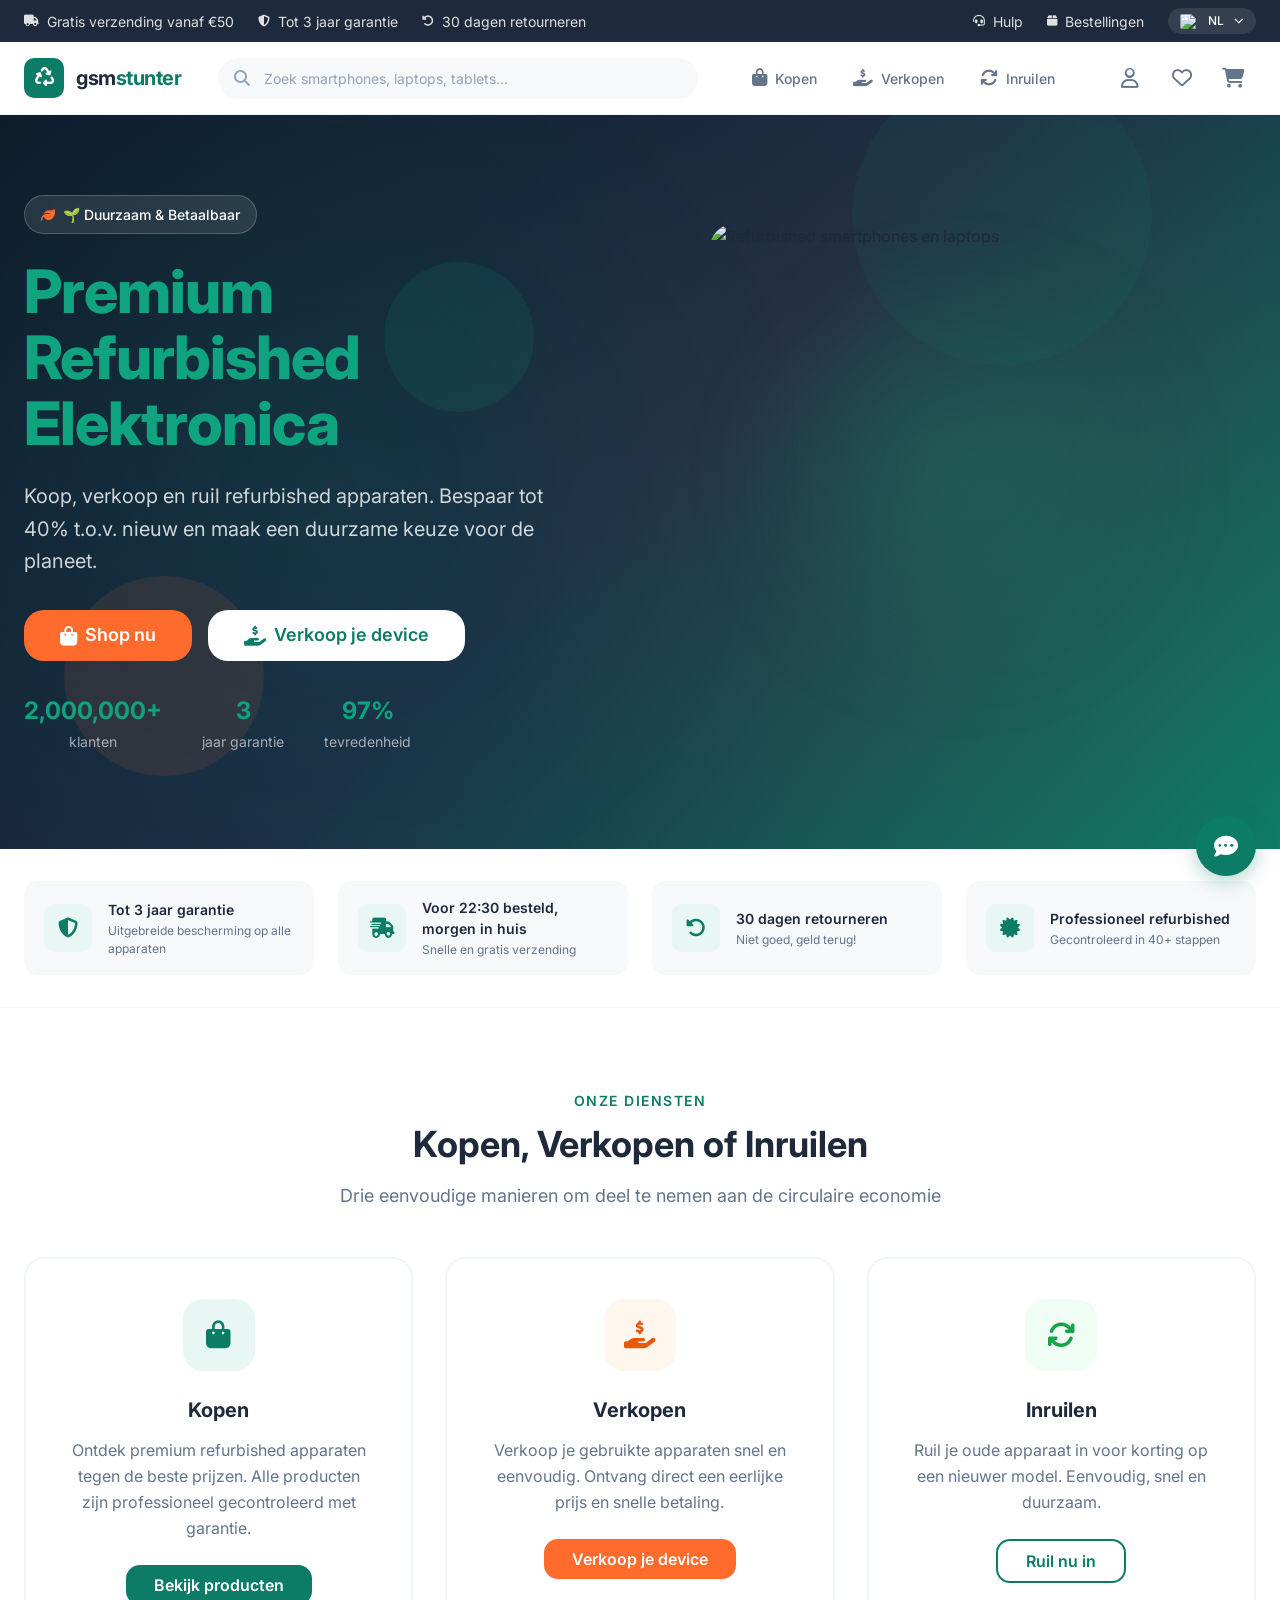
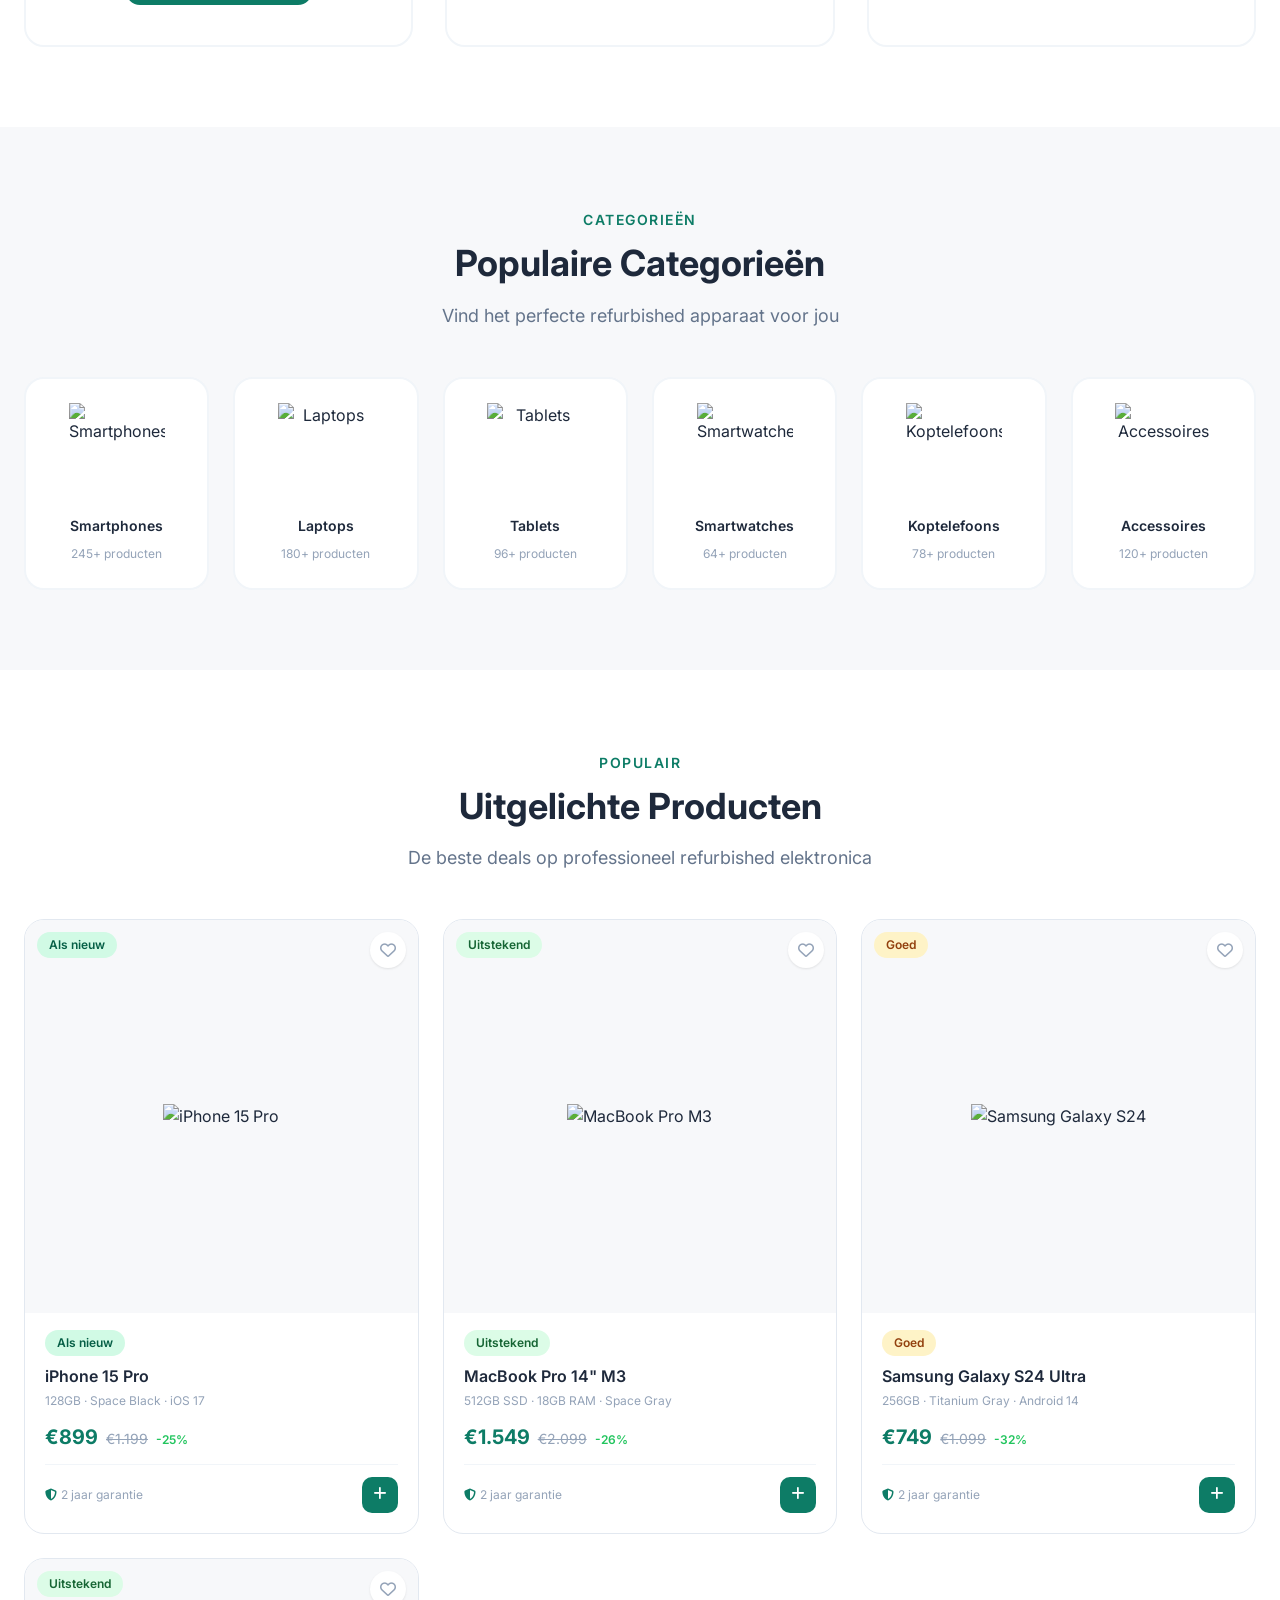
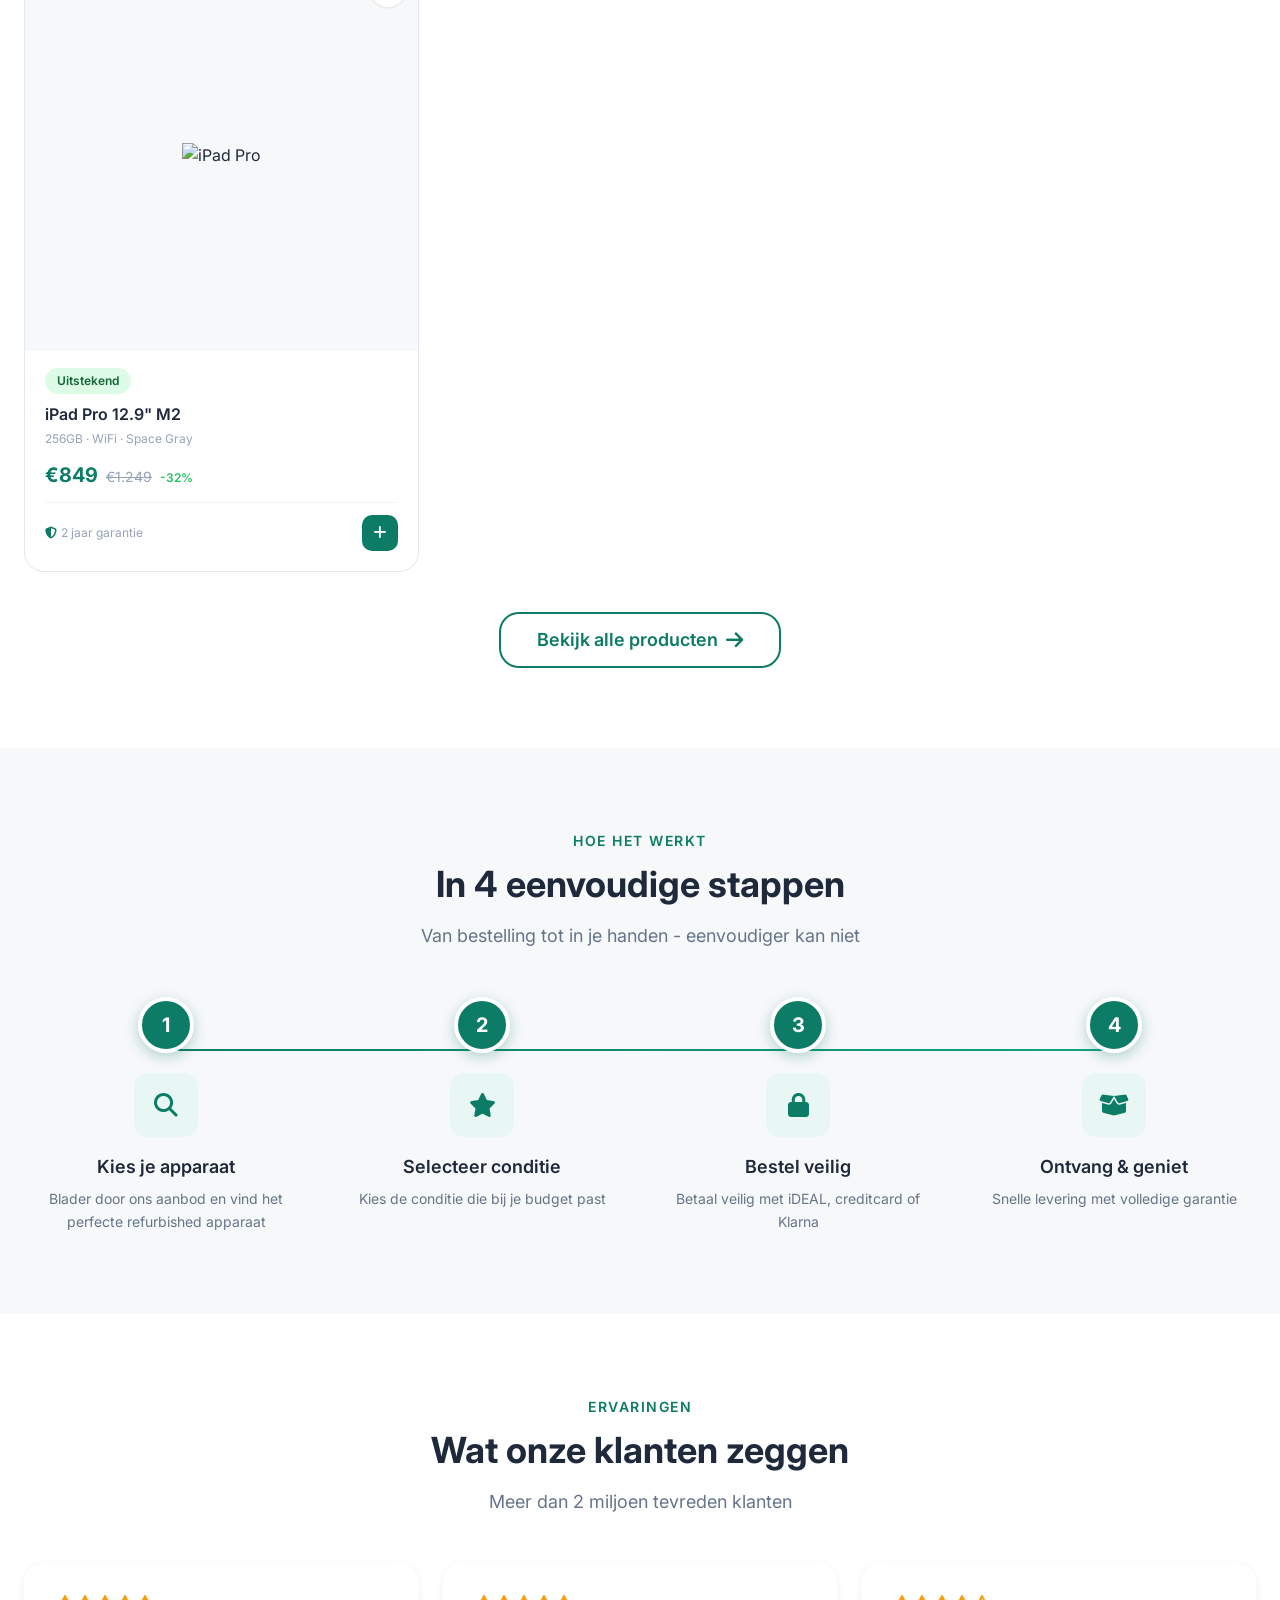
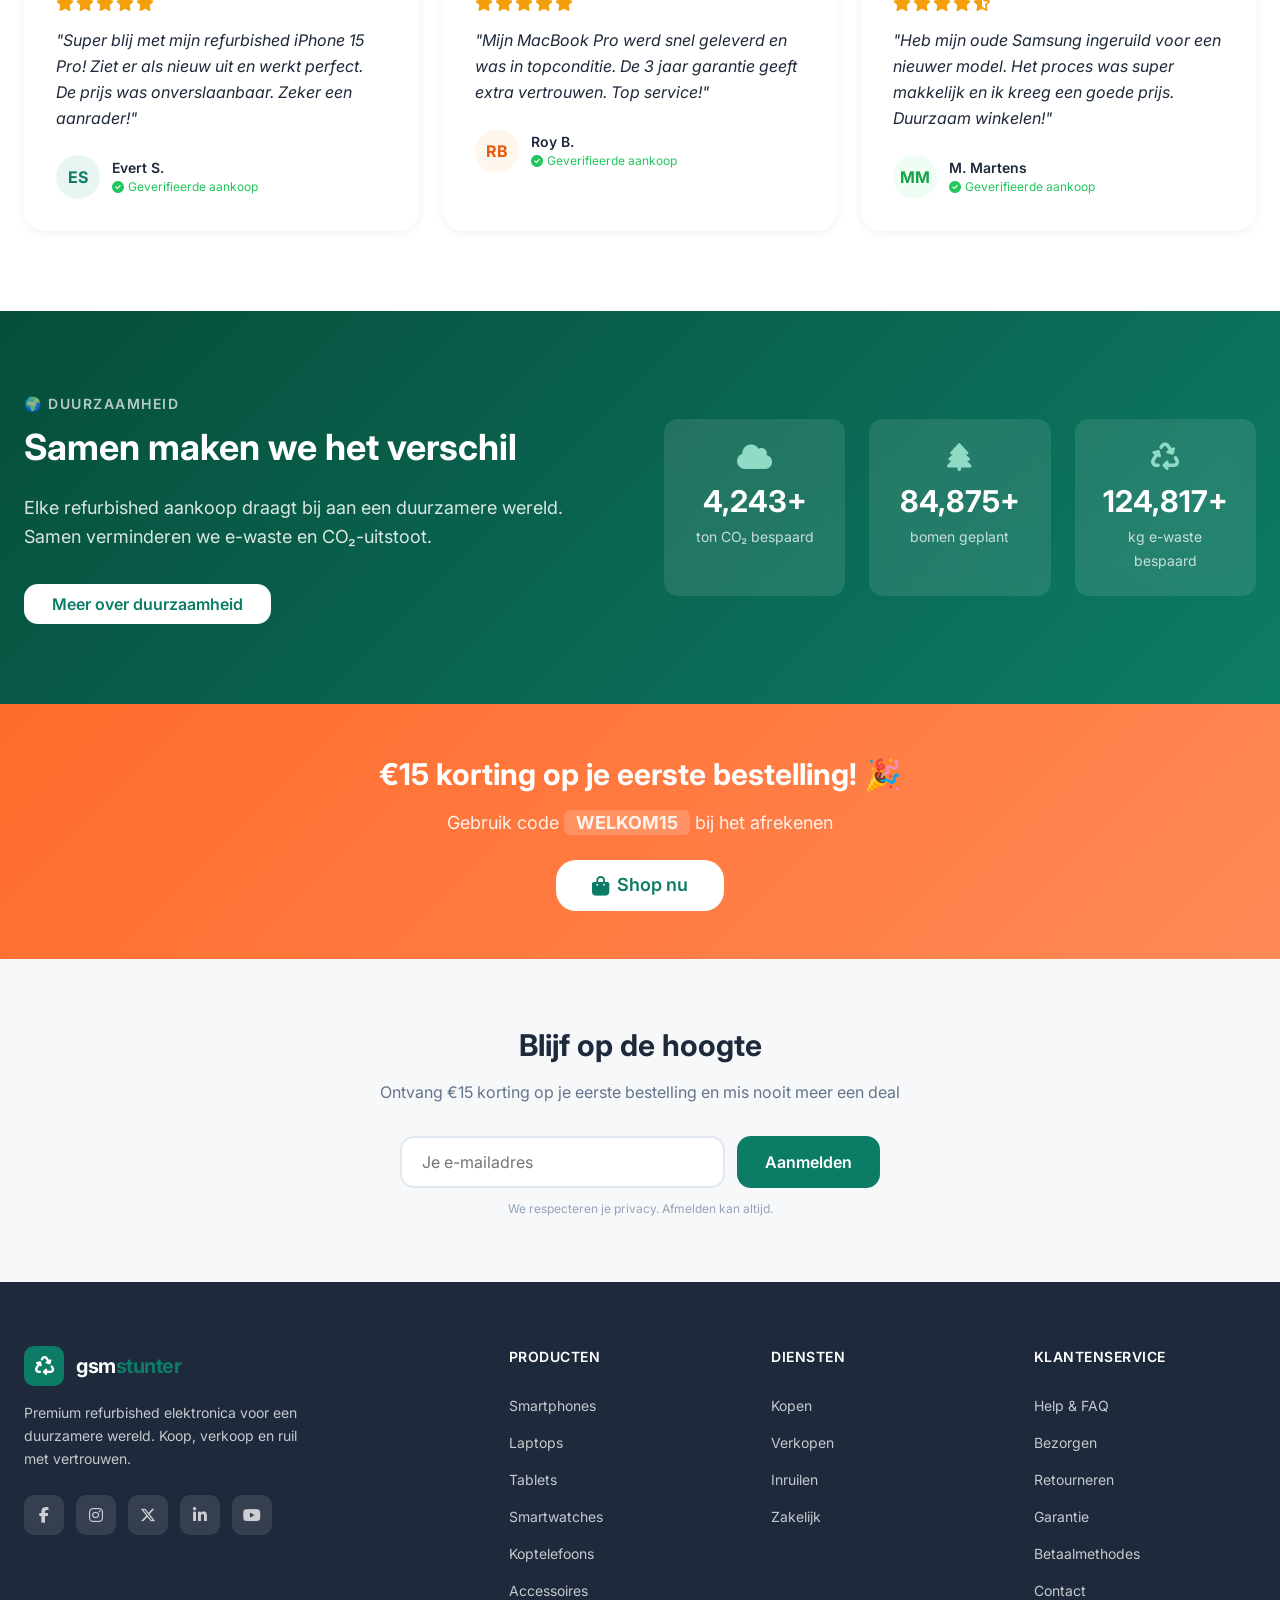
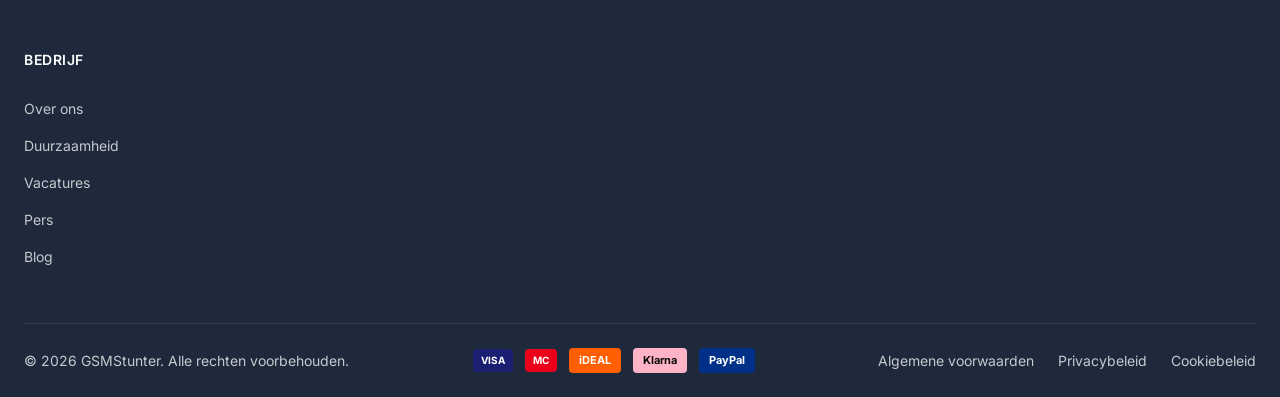
==== index.html @ 8857eee3 "first commit" ====
<!DOCTYPE html>
<html lang="nl">
<head>
  <meta charset="UTF-8">
  <meta name="viewport" content="width=device-width, initial-scale=1.0">
  <meta name="description" content="GSMStunter - Premium refurbished elektronica. Koop, verkoop en ruil smartphones, laptops, tablets en meer. Tot 40% besparing, 3 jaar garantie.">
  <meta name="keywords" content="refurbished, smartphones, laptops, tablets, tweedehands, duurzaam, garantie">
  <meta name="author" content="GSMStunter">

  <!-- Open Graph -->
  <meta property="og:title" content="GSMStunter - Premium Refurbished Elektronica">
  <meta property="og:description" content="Koop, verkoop en ruil refurbished apparaten. Bespaar tot 40% en maak een duurzame keuze.">
  <meta property="og:image" content="https://images.unsplash.com/photo-1556656793-08538906a9f8?w=1200&h=630&fit=crop">
  <meta property="og:type" content="website">

  <title>GSMStunter - Premium Refurbished Elektronica</title>

  <!-- Fonts -->
  <link rel="preconnect" href="https://fonts.googleapis.com">
  <link rel="preconnect" href="https://fonts.gstatic.com" crossorigin>
  <link href="https://fonts.googleapis.com/css2?family=Inter:wght@300;400;500;600;700;800&display=swap" rel="stylesheet">

  <!-- Font Awesome Icons -->
  <link rel="stylesheet" href="https://cdnjs.cloudflare.com/ajax/libs/font-awesome/6.5.1/css/all.min.css">

  <!-- Stylesheet -->
  <link rel="stylesheet" href="styles.css">

  <!-- Favicon -->
  <link rel="icon" type="image/svg+xml" href="data:image/svg+xml,<svg xmlns='http://www.w3.org/2000/svg' viewBox='0 0 100 100'><text y='.9em' font-size='90'>♻️</text></svg>">
</head>
<body>

  <!-- ═══ Top Bar ═══ -->
  <div class="top-bar">
    <div class="container">
      <div class="top-bar__left">
        <span class="top-bar__item">
          <i class="fas fa-truck"></i>
          <span data-i18n="topbar-shipping">Gratis verzending vanaf €50</span>
        </span>
        <span class="top-bar__item">
          <i class="fas fa-shield-halved"></i>
          <span data-i18n="topbar-warranty">Tot 3 jaar garantie</span>
        </span>
        <span class="top-bar__item">
          <i class="fas fa-rotate-left"></i>
          <span data-i18n="topbar-returns">30 dagen retourneren</span>
        </span>
      </div>
      <div class="top-bar__right">
        <a href="account.html" class="top-bar__item">
          <i class="fas fa-headset"></i>
          <span data-i18n="nav-help">Hulp</span>
        </a>
        <a href="account.html" class="top-bar__item">
          <i class="fas fa-box"></i>
          <span data-i18n="nav-orders">Bestellingen</span>
        </a>
        <div style="position: relative;">
          <div class="lang-switcher" aria-label="Language selector">
            <img class="lang-switcher__flag" src="https://flagcdn.com/w40/nl.png" alt="Nederlands" width="20" height="15">
            <span class="lang-switcher__text">NL</span>
            <i class="fas fa-chevron-down" style="font-size: 0.6rem; margin-left: 2px;"></i>
          </div>
          <div class="lang-dropdown">
            <div class="lang-dropdown__item active" data-lang="nl">
              <img src="https://flagcdn.com/w40/nl.png" alt="Nederlands" width="24" height="18" style="border-radius: 2px;">
              <span>Nederlands</span>
            </div>
            <div class="lang-dropdown__item" data-lang="en">
              <img src="https://flagcdn.com/w40/gb.png" alt="English" width="24" height="18" style="border-radius: 2px;">
              <span>English</span>
            </div>
          </div>
        </div>
      </div>
    </div>
  </div>

  <!-- ═══ Header ═══ -->
  <header class="header" role="banner">
    <div class="container">
      <!-- Logo -->
      <a href="index.html" class="header__logo" aria-label="GSMStunter Home">
        <div class="header__logo-icon">
          <i class="fas fa-recycle"></i>
        </div>
        <div class="header__logo-text">gsm<span>stunter</span></div>
      </a>

      <!-- Search Bar -->
      <div class="search-bar">
        <div class="search-bar__input-wrapper">
          <i class="fas fa-search search-bar__icon"></i>
          <input type="search" class="search-bar__input" data-i18n-placeholder="search-placeholder" placeholder="Zoek smartphones, laptops, tablets..." aria-label="Search products">
        </div>
        <div class="search-autocomplete"></div>
      </div>

      <!-- Main Navigation -->
      <nav class="main-nav" aria-label="Main navigation">
        <a href="products.html" class="main-nav__link" data-mega-menu="mega-buy">
          <i class="fas fa-shopping-bag"></i>
          <span data-i18n="nav-buy">Kopen</span>
        </a>
        <a href="sell.html" class="main-nav__link">
          <i class="fas fa-hand-holding-dollar"></i>
          <span data-i18n="nav-sell">Verkopen</span>
        </a>
        <a href="trade.html" class="main-nav__link">
          <i class="fas fa-arrows-rotate"></i>
          <span data-i18n="nav-trade">Inruilen</span>
        </a>
      </nav>

      <!-- Actions -->
      <div class="header__actions">
        <a href="account.html" class="header__action" aria-label="Account" data-i18n-title="nav-account">
          <i class="far fa-user"></i>
        </a>
        <a href="account.html#wishlist" class="header__action" aria-label="Wishlist">
          <i class="far fa-heart"></i>
        </a>
        <a href="cart.html" class="header__action" aria-label="Cart" data-i18n-title="nav-cart">
          <i class="fas fa-shopping-cart"></i>
          <span class="header__action-count cart-count" style="display: none;">0</span>
        </a>
      </div>

      <!-- Mobile Menu Toggle -->
      <button class="mobile-menu-toggle" aria-label="Open menu">
        <i class="fas fa-bars"></i>
      </button>
    </div>

    <!-- Mega Menu -->
    <div class="mega-menu" id="mega-buy">
      <div class="container">
        <div class="mega-menu__grid">
          <div class="mega-menu__category">
            <h4>Smartphones</h4>
            <a href="products.html?brand=apple" class="mega-menu__link"><i class="fab fa-apple"></i> iPhone</a>
            <a href="products.html?brand=samsung" class="mega-menu__link"><i class="fas fa-mobile-screen-button"></i> Samsung Galaxy</a>
            <a href="products.html?brand=google" class="mega-menu__link"><i class="fab fa-google"></i> Google Pixel</a>
            <a href="products.html?brand=oneplus" class="mega-menu__link"><i class="fas fa-mobile-screen-button"></i> OnePlus</a>
          </div>
          <div class="mega-menu__category">
            <h4>Laptops</h4>
            <a href="products.html?type=laptop" class="mega-menu__link"><i class="fab fa-apple"></i> MacBook</a>
            <a href="products.html?type=laptop" class="mega-menu__link"><i class="fas fa-laptop"></i> Dell</a>
            <a href="products.html?type=laptop" class="mega-menu__link"><i class="fas fa-laptop"></i> Lenovo ThinkPad</a>
            <a href="products.html?type=laptop" class="mega-menu__link"><i class="fas fa-laptop"></i> HP EliteBook</a>
          </div>
          <div class="mega-menu__category">
            <h4>Tablets</h4>
            <a href="products.html?type=tablet" class="mega-menu__link"><i class="fab fa-apple"></i> iPad Pro</a>
            <a href="products.html?type=tablet" class="mega-menu__link"><i class="fab fa-apple"></i> iPad Air</a>
            <a href="products.html?type=tablet" class="mega-menu__link"><i class="fas fa-tablet-screen-button"></i> Samsung Galaxy Tab</a>
          </div>
          <div class="mega-menu__category">
            <h4>Meer</h4>
            <a href="products.html?type=smartwatch" class="mega-menu__link"><i class="far fa-clock"></i> Smartwatches</a>
            <a href="products.html?type=headphones" class="mega-menu__link"><i class="fas fa-headphones"></i> Koptelefoons</a>
            <a href="products.html?type=accessories" class="mega-menu__link"><i class="fas fa-plug"></i> Accessoires</a>
          </div>
        </div>
      </div>
    </div>
  </header>

  <!-- ═══ Mobile Menu ═══ -->
  <div class="mobile-menu" role="dialog" aria-label="Mobile navigation">
    <div class="mobile-menu__overlay"></div>
    <div class="mobile-menu__panel">
      <button class="mobile-menu__close" aria-label="Close menu">
        <i class="fas fa-times"></i>
      </button>
      <nav class="mobile-menu__nav">
        <a href="index.html" class="mobile-menu__link"><i class="fas fa-home"></i> <span data-i18n="nav-home">Home</span></a>
        <a href="products.html" class="mobile-menu__link"><i class="fas fa-shopping-bag"></i> <span data-i18n="nav-buy">Kopen</span></a>
        <a href="sell.html" class="mobile-menu__link"><i class="fas fa-hand-holding-dollar"></i> <span data-i18n="nav-sell">Verkopen</span></a>
        <a href="trade.html" class="mobile-menu__link"><i class="fas fa-arrows-rotate"></i> <span data-i18n="nav-trade">Inruilen</span></a>
        <a href="account.html" class="mobile-menu__link"><i class="fas fa-user"></i> <span data-i18n="nav-account">Account</span></a>
        <a href="cart.html" class="mobile-menu__link"><i class="fas fa-shopping-cart"></i> <span data-i18n="nav-cart">Winkelwagen</span></a>
      </nav>
    </div>
  </div>

  <main>
    <!-- ═══ Hero Section ═══ -->
    <section class="hero" aria-label="Hero">
      <div class="hero__bg-pattern"></div>
      <div class="hero__floating-shapes">
        <div class="hero__shape"></div>
        <div class="hero__shape"></div>
        <div class="hero__shape"></div>
      </div>
      <div class="container">
        <div class="hero__content fade-in">
          <div class="hero__badge">
            <i class="fas fa-leaf"></i>
            <span data-i18n="hero-badge">🌱 Duurzaam & Betaalbaar</span>
          </div>
          <h1 class="hero__title">
            <span data-i18n="hero-title-1">Premium Refurbished</span><br>
            <span data-i18n="hero-title-2">Elektronica</span>
          </h1>
          <p class="hero__subtitle" data-i18n="hero-subtitle">
            Koop, verkoop en ruil refurbished apparaten. Bespaar tot 40% t.o.v. nieuw en maak een duurzame keuze voor de planeet.
          </p>
          <div class="hero__actions">
            <a href="products.html" class="btn btn--accent btn--lg">
              <i class="fas fa-shopping-bag"></i>
              <span data-i18n="hero-cta-buy">Shop nu</span>
            </a>
            <a href="sell.html" class="btn btn--white btn--lg">
              <i class="fas fa-hand-holding-dollar"></i>
              <span data-i18n="hero-cta-sell">Verkoop je device</span>
            </a>
          </div>
          <div class="hero__stats">
            <div class="hero__stat">
              <span class="hero__stat-number" data-counter="2000000" data-counter-suffix="+">0</span>
              <span class="hero__stat-label" data-i18n="hero-stat-customers">klanten</span>
            </div>
            <div class="hero__stat">
              <span class="hero__stat-number">3</span>
              <span class="hero__stat-label" data-i18n="hero-stat-warranty">jaar garantie</span>
            </div>
            <div class="hero__stat">
              <span class="hero__stat-number">97%</span>
              <span class="hero__stat-label" data-i18n="hero-stat-satisfaction">tevredenheid</span>
            </div>
          </div>
        </div>
        <div class="hero__image fade-in" style="animation-delay: 0.2s;">
          <div class="hero__image-glow"></div>
          <img class="hero__image-main"
               src="https://images.unsplash.com/photo-1592899677977-9c10ca588bbd?w=800&h=800&fit=crop&q=85"
               alt="Refurbished smartphones en laptops"
               width="500" height="500"
               fetchpriority="high">
        </div>
      </div>
    </section>

    <!-- ═══ Trust Bar ═══ -->
    <section class="trust-bar" aria-label="Trust indicators">
      <div class="container">
        <div class="trust-bar__grid">
          <div class="trust-bar__item fade-in">
            <div class="trust-bar__icon">
              <i class="fas fa-shield-halved"></i>
            </div>
            <div class="trust-bar__text">
              <h4 data-i18n="trust-warranty-title">Tot 3 jaar garantie</h4>
              <p data-i18n="trust-warranty-text">Uitgebreide bescherming op alle apparaten</p>
            </div>
          </div>
          <div class="trust-bar__item fade-in" style="transition-delay: 0.1s;">
            <div class="trust-bar__icon">
              <i class="fas fa-truck-fast"></i>
            </div>
            <div class="trust-bar__text">
              <h4 data-i18n="trust-delivery-title">Voor 22:30 besteld, morgen in huis</h4>
              <p data-i18n="trust-delivery-text">Snelle en gratis verzending</p>
            </div>
          </div>
          <div class="trust-bar__item fade-in" style="transition-delay: 0.2s;">
            <div class="trust-bar__icon">
              <i class="fas fa-rotate-left"></i>
            </div>
            <div class="trust-bar__text">
              <h4 data-i18n="trust-returns-title">30 dagen retourneren</h4>
              <p data-i18n="trust-returns-text">Niet goed, geld terug!</p>
            </div>
          </div>
          <div class="trust-bar__item fade-in" style="transition-delay: 0.3s;">
            <div class="trust-bar__icon">
              <i class="fas fa-certificate"></i>
            </div>
            <div class="trust-bar__text">
              <h4 data-i18n="trust-quality-title">Professioneel refurbished</h4>
              <p data-i18n="trust-quality-text">Gecontroleerd in 40+ stappen</p>
            </div>
          </div>
        </div>
      </div>
    </section>

    <!-- ═══ Services Section (Buy / Sell / Trade) ═══ -->
    <section class="section" aria-labelledby="services-heading">
      <div class="container">
        <div class="section-header fade-in">
          <span class="section-header__label" data-i18n="services-label">Onze Diensten</span>
          <h2 class="section-header__title" id="services-heading" data-i18n="services-title">Kopen, Verkopen of Inruilen</h2>
          <p class="section-header__subtitle" data-i18n="services-subtitle">Drie eenvoudige manieren om deel te nemen aan de circulaire economie</p>
        </div>
        <div class="services__grid">
          <!-- Buy -->
          <div class="service-card fade-in">
            <div class="service-card__icon">
              <i class="fas fa-shopping-bag"></i>
            </div>
            <h3 class="service-card__title" data-i18n="service-buy-title">Kopen</h3>
            <p class="service-card__description" data-i18n="service-buy-desc">
              Ontdek premium refurbished apparaten tegen de beste prijzen. Alle producten zijn professioneel gecontroleerd met garantie.
            </p>
            <a href="products.html" class="btn btn--primary" data-i18n="service-buy-cta">Bekijk producten</a>
          </div>
          <!-- Sell -->
          <div class="service-card fade-in" style="transition-delay: 0.1s;">
            <div class="service-card__icon" style="background: #FFF7ED; color: #EA580C;">
              <i class="fas fa-hand-holding-dollar"></i>
            </div>
            <h3 class="service-card__title" data-i18n="service-sell-title">Verkopen</h3>
            <p class="service-card__description" data-i18n="service-sell-desc">
              Verkoop je gebruikte apparaten snel en eenvoudig. Ontvang direct een eerlijke prijs en snelle betaling.
            </p>
            <a href="sell.html" class="btn btn--accent" data-i18n="service-sell-cta">Verkoop je device</a>
          </div>
          <!-- Trade -->
          <div class="service-card fade-in" style="transition-delay: 0.2s;">
            <div class="service-card__icon" style="background: #F0FDF4; color: #16A34A;">
              <i class="fas fa-arrows-rotate"></i>
            </div>
            <h3 class="service-card__title" data-i18n="service-trade-title">Inruilen</h3>
            <p class="service-card__description" data-i18n="service-trade-desc">
              Ruil je oude apparaat in voor korting op een nieuwer model. Eenvoudig, snel en duurzaam.
            </p>
            <a href="trade.html" class="btn btn--outline" data-i18n="service-trade-cta">Ruil nu in</a>
          </div>
        </div>
      </div>
    </section>

    <!-- ═══ Categories Section ═══ -->
    <section class="section section--bg" aria-labelledby="categories-heading">
      <div class="container">
        <div class="section-header fade-in">
          <span class="section-header__label" data-i18n="categories-label">Categorieën</span>
          <h2 class="section-header__title" id="categories-heading" data-i18n="categories-title">Populaire Categorieën</h2>
          <p class="section-header__subtitle" data-i18n="categories-subtitle">Vind het perfecte refurbished apparaat voor jou</p>
        </div>
        <div class="categories__grid">
          <a href="products.html?type=smartphone" class="category-card fade-in">
            <img class="category-card__image" src="https://images.unsplash.com/photo-1592899677977-9c10ca588bbd?w=200&h=200&fit=crop&q=80" alt="Smartphones" loading="lazy">
            <h3 class="category-card__name" data-i18n="cat-smartphones">Smartphones</h3>
            <span class="category-card__count">245+ producten</span>
          </a>
          <a href="products.html?type=laptop" class="category-card fade-in" style="transition-delay: 0.05s;">
            <img class="category-card__image" src="https://images.unsplash.com/photo-1517336714731-489689fd1ca8?w=200&h=200&fit=crop&q=80" alt="Laptops" loading="lazy">
            <h3 class="category-card__name" data-i18n="cat-laptops">Laptops</h3>
            <span class="category-card__count">180+ producten</span>
          </a>
          <a href="products.html?type=tablet" class="category-card fade-in" style="transition-delay: 0.1s;">
            <img class="category-card__image" src="https://images.unsplash.com/photo-1544244015-0df4b3ffc6b0?w=200&h=200&fit=crop&q=80" alt="Tablets" loading="lazy">
            <h3 class="category-card__name" data-i18n="cat-tablets">Tablets</h3>
            <span class="category-card__count">96+ producten</span>
          </a>
          <a href="products.html?type=smartwatch" class="category-card fade-in" style="transition-delay: 0.15s;">
            <img class="category-card__image" src="https://images.unsplash.com/photo-1546868871-af0de0ae72be?w=200&h=200&fit=crop&q=80" alt="Smartwatches" loading="lazy">
            <h3 class="category-card__name" data-i18n="cat-smartwatches">Smartwatches</h3>
            <span class="category-card__count">64+ producten</span>
          </a>
          <a href="products.html?type=headphones" class="category-card fade-in" style="transition-delay: 0.2s;">
            <img class="category-card__image" src="https://images.unsplash.com/photo-1505740420928-5e560c06d30e?w=200&h=200&fit=crop&q=80" alt="Koptelefoons" loading="lazy">
            <h3 class="category-card__name" data-i18n="cat-headphones">Koptelefoons</h3>
            <span class="category-card__count">78+ producten</span>
          </a>
          <a href="products.html?type=accessories" class="category-card fade-in" style="transition-delay: 0.25s;">
            <img class="category-card__image" src="https://images.unsplash.com/photo-1600294037681-c80b4cb5b434?w=200&h=200&fit=crop&q=80" alt="Accessoires" loading="lazy">
            <h3 class="category-card__name" data-i18n="cat-accessories">Accessoires</h3>
            <span class="category-card__count">120+ producten</span>
          </a>
        </div>
      </div>
    </section>

    <!-- ═══ Featured Products ═══ -->
    <section class="section" aria-labelledby="products-heading">
      <div class="container">
        <div class="section-header fade-in">
          <span class="section-header__label" data-i18n="products-label">Populair</span>
          <h2 class="section-header__title" id="products-heading" data-i18n="products-title">Uitgelichte Producten</h2>
          <p class="section-header__subtitle" data-i18n="products-subtitle">De beste deals op professioneel refurbished elektronica</p>
        </div>
        <div class="products-grid">
          <!-- Product 1 -->
          <div class="product-card fade-in">
            <button class="product-card__wishlist" data-wishlist-id="iphone15pro" aria-label="Add to wishlist" onclick="toggleWishlist('iphone15pro')">
              <i class="far fa-heart"></i>
            </button>
            <span class="product-card__badge badge badge--like-new" data-i18n="product-condition-like-new">Als nieuw</span>
            <a href="product-detail.html" class="product-card__image-wrapper">
              <img class="product-card__image" src="https://images.unsplash.com/photo-1695048133142-1a20484d2569?w=400&h=400&fit=crop&q=85" alt="iPhone 15 Pro" loading="lazy">
              <div class="product-card__quick-view">
                <button class="btn btn--sm btn--primary" data-i18n="product-quick-view">Snel bekijken</button>
              </div>
            </a>
            <div class="product-card__body">
              <div class="product-card__condition">
                <span class="badge badge--like-new" data-i18n="product-condition-like-new">Als nieuw</span>
              </div>
              <h3 class="product-card__title">iPhone 15 Pro</h3>
              <p class="product-card__specs">128GB · Space Black · iOS 17</p>
              <div class="product-card__pricing">
                <span class="product-card__price">€899</span>
                <span class="product-card__price-original">€1.199</span>
                <span class="product-card__savings">-25%</span>
              </div>
              <div class="product-card__meta">
                <span class="product-card__warranty">
                  <i class="fas fa-shield-halved"></i>
                  <span data-i18n="product-warranty">2 jaar garantie</span>
                </span>
                <button class="product-card__add-cart" aria-label="Add to cart" onclick="addToCart({id:'iphone15pro',name:'iPhone 15 Pro',price:899,image:'https://images.unsplash.com/photo-1695048133142-1a20484d2569?w=200&h=200&fit=crop',condition:'Als nieuw',storage:'128GB'})">
                  <i class="fas fa-plus"></i>
                </button>
              </div>
            </div>
          </div>

          <!-- Product 2 -->
          <div class="product-card fade-in" style="transition-delay: 0.1s;">
            <button class="product-card__wishlist" data-wishlist-id="macbookprom3" aria-label="Add to wishlist" onclick="toggleWishlist('macbookprom3')">
              <i class="far fa-heart"></i>
            </button>
            <span class="product-card__badge badge badge--excellent" data-i18n="product-condition-excellent">Uitstekend</span>
            <a href="product-detail.html" class="product-card__image-wrapper">
              <img class="product-card__image" src="https://images.unsplash.com/photo-1517336714731-489689fd1ca8?w=400&h=400&fit=crop&q=85" alt="MacBook Pro M3" loading="lazy">
              <div class="product-card__quick-view">
                <button class="btn btn--sm btn--primary" data-i18n="product-quick-view">Snel bekijken</button>
              </div>
            </a>
            <div class="product-card__body">
              <div class="product-card__condition">
                <span class="badge badge--excellent" data-i18n="product-condition-excellent">Uitstekend</span>
              </div>
              <h3 class="product-card__title">MacBook Pro 14" M3</h3>
              <p class="product-card__specs">512GB SSD · 18GB RAM · Space Gray</p>
              <div class="product-card__pricing">
                <span class="product-card__price">€1.549</span>
                <span class="product-card__price-original">€2.099</span>
                <span class="product-card__savings">-26%</span>
              </div>
              <div class="product-card__meta">
                <span class="product-card__warranty">
                  <i class="fas fa-shield-halved"></i>
                  <span data-i18n="product-warranty">2 jaar garantie</span>
                </span>
                <button class="product-card__add-cart" aria-label="Add to cart" onclick="addToCart({id:'macbookprom3',name:'MacBook Pro 14 M3',price:1549,image:'https://images.unsplash.com/photo-1517336714731-489689fd1ca8?w=200&h=200&fit=crop',condition:'Uitstekend',storage:'512GB'})">
                  <i class="fas fa-plus"></i>
                </button>
              </div>
            </div>
          </div>

          <!-- Product 3 -->
          <div class="product-card fade-in" style="transition-delay: 0.2s;">
            <button class="product-card__wishlist" data-wishlist-id="galaxys24" aria-label="Add to wishlist" onclick="toggleWishlist('galaxys24')">
              <i class="far fa-heart"></i>
            </button>
            <span class="product-card__badge badge badge--good" data-i18n="product-condition-good">Goed</span>
            <a href="product-detail.html" class="product-card__image-wrapper">
              <img class="product-card__image" src="https://images.unsplash.com/photo-1610945415295-d9bbf067e59c?w=400&h=400&fit=crop&q=85" alt="Samsung Galaxy S24" loading="lazy">
              <div class="product-card__quick-view">
                <button class="btn btn--sm btn--primary" data-i18n="product-quick-view">Snel bekijken</button>
              </div>
            </a>
            <div class="product-card__body">
              <div class="product-card__condition">
                <span class="badge badge--good" data-i18n="product-condition-good">Goed</span>
              </div>
              <h3 class="product-card__title">Samsung Galaxy S24 Ultra</h3>
              <p class="product-card__specs">256GB · Titanium Gray · Android 14</p>
              <div class="product-card__pricing">
                <span class="product-card__price">€749</span>
                <span class="product-card__price-original">€1.099</span>
                <span class="product-card__savings">-32%</span>
              </div>
              <div class="product-card__meta">
                <span class="product-card__warranty">
                  <i class="fas fa-shield-halved"></i>
                  <span data-i18n="product-warranty">2 jaar garantie</span>
                </span>
                <button class="product-card__add-cart" aria-label="Add to cart" onclick="addToCart({id:'galaxys24',name:'Samsung Galaxy S24 Ultra',price:749,image:'https://images.unsplash.com/photo-1610945415295-d9bbf067e59c?w=200&h=200&fit=crop',condition:'Goed',storage:'256GB'})">
                  <i class="fas fa-plus"></i>
                </button>
              </div>
            </div>
          </div>

          <!-- Product 4 -->
          <div class="product-card fade-in" style="transition-delay: 0.3s;">
            <button class="product-card__wishlist" data-wishlist-id="ipadpro" aria-label="Add to wishlist" onclick="toggleWishlist('ipadpro')">
              <i class="far fa-heart"></i>
            </button>
            <span class="product-card__badge badge badge--excellent" data-i18n="product-condition-excellent">Uitstekend</span>
            <a href="product-detail.html" class="product-card__image-wrapper">
              <img class="product-card__image" src="https://images.unsplash.com/photo-1544244015-0df4b3ffc6b0?w=400&h=400&fit=crop&q=85" alt="iPad Pro" loading="lazy">
              <div class="product-card__quick-view">
                <button class="btn btn--sm btn--primary" data-i18n="product-quick-view">Snel bekijken</button>
              </div>
            </a>
            <div class="product-card__body">
              <div class="product-card__condition">
                <span class="badge badge--excellent" data-i18n="product-condition-excellent">Uitstekend</span>
              </div>
              <h3 class="product-card__title">iPad Pro 12.9" M2</h3>
              <p class="product-card__specs">256GB · WiFi · Space Gray</p>
              <div class="product-card__pricing">
                <span class="product-card__price">€849</span>
                <span class="product-card__price-original">€1.249</span>
                <span class="product-card__savings">-32%</span>
              </div>
              <div class="product-card__meta">
                <span class="product-card__warranty">
                  <i class="fas fa-shield-halved"></i>
                  <span data-i18n="product-warranty">2 jaar garantie</span>
                </span>
                <button class="product-card__add-cart" aria-label="Add to cart" onclick="addToCart({id:'ipadpro',name:'iPad Pro 12.9 M2',price:849,image:'https://images.unsplash.com/photo-1544244015-0df4b3ffc6b0?w=200&h=200&fit=crop',condition:'Uitstekend',storage:'256GB'})">
                  <i class="fas fa-plus"></i>
                </button>
              </div>
            </div>
          </div>
        </div>

        <div class="text-center" style="margin-top: var(--space-10);">
          <a href="products.html" class="btn btn--outline btn--lg">
            <span data-i18n="products-view-all">Bekijk alle producten</span>
            <i class="fas fa-arrow-right"></i>
          </a>
        </div>
      </div>
    </section>

    <!-- ═══ How It Works ═══ -->
    <section class="section section--bg" aria-labelledby="how-heading">
      <div class="container">
        <div class="section-header fade-in">
          <span class="section-header__label" data-i18n="how-label">Hoe het werkt</span>
          <h2 class="section-header__title" id="how-heading" data-i18n="how-title">In 4 eenvoudige stappen</h2>
          <p class="section-header__subtitle" data-i18n="how-subtitle">Van bestelling tot in je handen - eenvoudiger kan niet</p>
        </div>
        <div class="how-it-works__grid">
          <div class="step-card fade-in">
            <div class="step-card__number">1</div>
            <div class="step-card__icon">
              <i class="fas fa-magnifying-glass"></i>
            </div>
            <h3 class="step-card__title" data-i18n="how-step1-title">Kies je apparaat</h3>
            <p class="step-card__text" data-i18n="how-step1-text">Blader door ons aanbod en vind het perfecte refurbished apparaat</p>
          </div>
          <div class="step-card fade-in" style="transition-delay: 0.1s;">
            <div class="step-card__number">2</div>
            <div class="step-card__icon">
              <i class="fas fa-star"></i>
            </div>
            <h3 class="step-card__title" data-i18n="how-step2-title">Selecteer conditie</h3>
            <p class="step-card__text" data-i18n="how-step2-text">Kies de conditie die bij je budget past</p>
          </div>
          <div class="step-card fade-in" style="transition-delay: 0.2s;">
            <div class="step-card__number">3</div>
            <div class="step-card__icon">
              <i class="fas fa-lock"></i>
            </div>
            <h3 class="step-card__title" data-i18n="how-step3-title">Bestel veilig</h3>
            <p class="step-card__text" data-i18n="how-step3-text">Betaal veilig met iDEAL, creditcard of Klarna</p>
          </div>
          <div class="step-card fade-in" style="transition-delay: 0.3s;">
            <div class="step-card__number">4</div>
            <div class="step-card__icon">
              <i class="fas fa-box-open"></i>
            </div>
            <h3 class="step-card__title" data-i18n="how-step4-title">Ontvang & geniet</h3>
            <p class="step-card__text" data-i18n="how-step4-text">Snelle levering met volledige garantie</p>
          </div>
        </div>
      </div>
    </section>

    <!-- ═══ Testimonials ═══ -->
    <section class="section" aria-labelledby="testimonials-heading">
      <div class="container">
        <div class="section-header fade-in">
          <span class="section-header__label" data-i18n="testimonials-label">Ervaringen</span>
          <h2 class="section-header__title" id="testimonials-heading" data-i18n="testimonials-title">Wat onze klanten zeggen</h2>
          <p class="section-header__subtitle" data-i18n="testimonials-subtitle">Meer dan 2 miljoen tevreden klanten</p>
        </div>
        <div class="testimonials__grid">
          <div class="testimonial-card fade-in">
            <div class="testimonial-card__stars">
              <i class="fas fa-star"></i><i class="fas fa-star"></i><i class="fas fa-star"></i><i class="fas fa-star"></i><i class="fas fa-star"></i>
            </div>
            <p class="testimonial-card__text">
              "Super blij met mijn refurbished iPhone 15 Pro! Ziet er als nieuw uit en werkt perfect. De prijs was onverslaanbaar. Zeker een aanrader!"
            </p>
            <div class="testimonial-card__author">
              <div class="testimonial-card__avatar" style="background: #E8F5F3; color: #0D7C66;">ES</div>
              <div>
                <div class="testimonial-card__name">Evert S.</div>
                <div class="testimonial-card__verified">
                  <i class="fas fa-circle-check"></i>
                  <span data-i18n="testimonial-verified">Geverifieerde aankoop</span>
                </div>
              </div>
            </div>
          </div>

          <div class="testimonial-card fade-in" style="transition-delay: 0.1s;">
            <div class="testimonial-card__stars">
              <i class="fas fa-star"></i><i class="fas fa-star"></i><i class="fas fa-star"></i><i class="fas fa-star"></i><i class="fas fa-star"></i>
            </div>
            <p class="testimonial-card__text">
              "Mijn MacBook Pro werd snel geleverd en was in topconditie. De 3 jaar garantie geeft extra vertrouwen. Top service!"
            </p>
            <div class="testimonial-card__author">
              <div class="testimonial-card__avatar" style="background: #FFF7ED; color: #EA580C;">RB</div>
              <div>
                <div class="testimonial-card__name">Roy B.</div>
                <div class="testimonial-card__verified">
                  <i class="fas fa-circle-check"></i>
                  <span data-i18n="testimonial-verified">Geverifieerde aankoop</span>
                </div>
              </div>
            </div>
          </div>

          <div class="testimonial-card fade-in" style="transition-delay: 0.2s;">
            <div class="testimonial-card__stars">
              <i class="fas fa-star"></i><i class="fas fa-star"></i><i class="fas fa-star"></i><i class="fas fa-star"></i><i class="fas fa-star-half-stroke"></i>
            </div>
            <p class="testimonial-card__text">
              "Heb mijn oude Samsung ingeruild voor een nieuwer model. Het proces was super makkelijk en ik kreeg een goede prijs. Duurzaam winkelen!"
            </p>
            <div class="testimonial-card__author">
              <div class="testimonial-card__avatar" style="background: #F0FDF4; color: #16A34A;">MM</div>
              <div>
                <div class="testimonial-card__name">M. Martens</div>
                <div class="testimonial-card__verified">
                  <i class="fas fa-circle-check"></i>
                  <span data-i18n="testimonial-verified">Geverifieerde aankoop</span>
                </div>
              </div>
            </div>
          </div>
        </div>
      </div>
    </section>

    <!-- ═══ Sustainability Section ═══ -->
    <section class="section sustainability" aria-labelledby="sustainability-heading">
      <div class="container">
        <div class="sustainability__grid">
          <div class="sustainability__content slide-in-left">
            <span class="section-header__label" style="color: rgba(255,255,255,0.7);">🌍 Duurzaamheid</span>
            <h2 id="sustainability-heading" data-i18n="sustainability-title">Samen maken we het verschil</h2>
            <p data-i18n="sustainability-text">
              Elke refurbished aankoop draagt bij aan een duurzamere wereld. Samen verminderen we e-waste en CO₂-uitstoot.
            </p>
            <a href="#" class="btn btn--white" data-i18n="sustainability-cta">Meer over duurzaamheid</a>
          </div>
          <div class="sustainability__stats slide-in-right">
            <div class="sustainability__stat">
              <i class="fas fa-cloud"></i>
              <span class="sustainability__stat-number" data-counter="4250" data-counter-suffix="+" >0</span>
              <span class="sustainability__stat-label" data-i18n="sustainability-co2">ton CO₂ bespaard</span>
            </div>
            <div class="sustainability__stat">
              <i class="fas fa-tree"></i>
              <span class="sustainability__stat-number" data-counter="85000" data-counter-suffix="+">0</span>
              <span class="sustainability__stat-label" data-i18n="sustainability-trees">bomen geplant</span>
            </div>
            <div class="sustainability__stat">
              <i class="fas fa-recycle"></i>
              <span class="sustainability__stat-number" data-counter="125000" data-counter-suffix="+">0</span>
              <span class="sustainability__stat-label" data-i18n="sustainability-ewaste">kg e-waste bespaard</span>
            </div>
          </div>
        </div>
      </div>
    </section>

    <!-- ═══ Promo Banner ═══ -->
    <section class="section" style="background: linear-gradient(135deg, #FF6B2C, #FF8A56); color: white; padding: var(--space-12) 0;">
      <div class="container text-center">
        <h2 style="font-size: var(--text-3xl); font-weight: var(--weight-bold); margin-bottom: var(--space-3);">
          €15 korting op je eerste bestelling! 🎉
        </h2>
        <p style="font-size: var(--text-lg); opacity: 0.9; margin-bottom: var(--space-6);">
          Gebruik code <strong style="background: rgba(255,255,255,0.2); padding: 2px 12px; border-radius: 6px;">WELKOM15</strong> bij het afrekenen
        </p>
        <a href="products.html" class="btn btn--white btn--lg">
          <i class="fas fa-shopping-bag"></i>
          <span data-i18n="hero-cta-buy">Shop nu</span>
        </a>
      </div>
    </section>

    <!-- ═══ Newsletter ═══ -->
    <section class="newsletter" aria-labelledby="newsletter-heading">
      <div class="container">
        <div class="newsletter__card fade-in">
          <h2 class="newsletter__title" id="newsletter-heading" data-i18n="newsletter-title">Blijf op de hoogte</h2>
          <p class="newsletter__subtitle" data-i18n="newsletter-subtitle">Ontvang €15 korting op je eerste bestelling en mis nooit meer een deal</p>
          <form class="newsletter__form" novalidate>
            <input type="email" class="newsletter__input" data-i18n-placeholder="newsletter-placeholder" placeholder="Je e-mailadres" required aria-label="Email for newsletter">
            <button type="submit" class="btn btn--primary" data-i18n="newsletter-cta">Aanmelden</button>
          </form>
          <p style="font-size: var(--text-xs); color: var(--color-text-muted); margin-top: var(--space-3);" data-i18n="newsletter-privacy">
            We respecteren je privacy. Afmelden kan altijd.
          </p>
        </div>
      </div>
    </section>
  </main>

  <!-- ═══ Footer ═══ -->
  <footer class="footer" role="contentinfo">
    <div class="container">
      <div class="footer__grid">
        <!-- Brand -->
        <div class="footer__brand">
          <a href="index.html" class="header__logo" style="margin-bottom: var(--space-2);">
            <div class="header__logo-icon">
              <i class="fas fa-recycle"></i>
            </div>
            <div class="header__logo-text" style="color: white;">gsm<span>stunter</span></div>
          </a>
          <p data-i18n="footer-desc">Premium refurbished elektronica voor een duurzamere wereld. Koop, verkoop en ruil met vertrouwen.</p>
          <div class="footer__social">
            <a href="#" aria-label="Facebook"><i class="fab fa-facebook-f"></i></a>
            <a href="#" aria-label="Instagram"><i class="fab fa-instagram"></i></a>
            <a href="#" aria-label="Twitter/X"><i class="fab fa-x-twitter"></i></a>
            <a href="#" aria-label="LinkedIn"><i class="fab fa-linkedin-in"></i></a>
            <a href="#" aria-label="YouTube"><i class="fab fa-youtube"></i></a>
          </div>
        </div>

        <!-- Products -->
        <div class="footer__column">
          <h4 data-i18n="footer-products">Producten</h4>
          <a href="products.html?type=smartphone" class="footer__link" data-i18n="footer-smartphones">Smartphones</a>
          <a href="products.html?type=laptop" class="footer__link" data-i18n="footer-laptops">Laptops</a>
          <a href="products.html?type=tablet" class="footer__link" data-i18n="footer-tablets">Tablets</a>
          <a href="products.html?type=smartwatch" class="footer__link" data-i18n="footer-watches">Smartwatches</a>
          <a href="products.html?type=headphones" class="footer__link" data-i18n="footer-headphones">Koptelefoons</a>
          <a href="products.html?type=accessories" class="footer__link" data-i18n="footer-accessories">Accessoires</a>
        </div>

        <!-- Services -->
        <div class="footer__column">
          <h4 data-i18n="footer-services">Diensten</h4>
          <a href="products.html" class="footer__link" data-i18n="footer-buy">Kopen</a>
          <a href="sell.html" class="footer__link" data-i18n="footer-sell">Verkopen</a>
          <a href="trade.html" class="footer__link" data-i18n="footer-trade">Inruilen</a>
          <a href="#" class="footer__link" data-i18n="footer-business">Zakelijk</a>
        </div>

        <!-- Support -->
        <div class="footer__column">
          <h4 data-i18n="footer-support">Klantenservice</h4>
          <a href="#" class="footer__link" data-i18n="footer-help">Help & FAQ</a>
          <a href="#" class="footer__link" data-i18n="footer-delivery">Bezorgen</a>
          <a href="#" class="footer__link" data-i18n="footer-returns-link">Retourneren</a>
          <a href="#" class="footer__link" data-i18n="footer-warranty-link">Garantie</a>
          <a href="#" class="footer__link" data-i18n="footer-payment">Betaalmethodes</a>
          <a href="#" class="footer__link" data-i18n="footer-contact-link">Contact</a>
        </div>

        <!-- Company -->
        <div class="footer__column">
          <h4 data-i18n="footer-company">Bedrijf</h4>
          <a href="#" class="footer__link" data-i18n="footer-about">Over ons</a>
          <a href="#" class="footer__link" data-i18n="footer-sustainability-link">Duurzaamheid</a>
          <a href="#" class="footer__link" data-i18n="footer-careers">Vacatures</a>
          <a href="#" class="footer__link" data-i18n="footer-press">Pers</a>
          <a href="#" class="footer__link" data-i18n="footer-blog">Blog</a>
        </div>
      </div>

      <div class="footer__bottom">
        <div class="footer__bottom-left" data-i18n="footer-copyright">
          © 2026 GSMStunter. Alle rechten voorbehouden.
        </div>
        <div class="footer__payments">
          <img src="https://cdn.jsdelivr.net/gh/nicepay-dev/nicepay-node@main/public/visa.svg" alt="Visa" class="footer__payment-icon" width="40" height="28" onerror="this.outerHTML='<span style=&quot;background:#1A1F71;color:white;padding:4px 8px;border-radius:4px;font-size:10px;font-weight:700&quot;>VISA</span>'">
          <img src="https://cdn.jsdelivr.net/gh/nicepay-dev/nicepay-node@main/public/mastercard.svg" alt="Mastercard" class="footer__payment-icon" width="40" height="28" onerror="this.outerHTML='<span style=&quot;background:#EB001B;color:white;padding:4px 8px;border-radius:4px;font-size:10px;font-weight:700&quot;>MC</span>'">
          <span style="background: #FF5F00; color: white; padding: 4px 10px; border-radius: 4px; font-size: 11px; font-weight: 700;">iDEAL</span>
          <span style="background: #FFB3C7; color: #0A0B09; padding: 4px 10px; border-radius: 4px; font-size: 11px; font-weight: 700;">Klarna</span>
          <span style="background: #003087; color: white; padding: 4px 10px; border-radius: 4px; font-size: 11px; font-weight: 700;">PayPal</span>
        </div>
        <div class="footer__bottom-links">
          <a href="#" data-i18n="footer-terms">Algemene voorwaarden</a>
          <a href="#" data-i18n="footer-privacy">Privacybeleid</a>
          <a href="#" data-i18n="footer-cookies">Cookiebeleid</a>
        </div>
      </div>
    </div>
  </footer>

  <!-- ═══ Chat Widget ═══ -->
  <div class="chat-widget">
    <button class="chat-widget__trigger" aria-label="Live chat support">
      <i class="fas fa-comment-dots"></i>
    </button>
  </div>

  <!-- Scripts -->
  <script src="script.js"></script>
</body>
</html>
---- styles.css ----
/* ============================================
   HOLANDA - Refurbished Electronics Marketplace
   Complete Stylesheet - Production Ready
   ============================================ */

/* ── CSS Custom Properties (Design Tokens) ── */
:root {
  /* Primary Colors */
  --color-primary: #0D7C66;
  --color-primary-light: #10A37F;
  --color-primary-dark: #095C4B;
  --color-primary-50: #E8F7F3;
  --color-primary-100: #C5EDE2;
  --color-primary-200: #8FDBC5;

  /* Accent / CTA */
  --color-accent: #FF6B2C;
  --color-accent-light: #FF8A56;
  --color-accent-dark: #E55A1B;

  /* Neutrals */
  --color-white: #FFFFFF;
  --color-bg: #F7F8FA;
  --color-bg-alt: #F0F2F5;
  --color-bg-card: #FFFFFF;
  --color-border: #E2E8F0;
  --color-border-light: #F1F5F9;

  /* Text */
  --color-text: #1E293B;
  --color-text-secondary: #64748B;
  --color-text-muted: #94A3B8;
  --color-text-inverse: #FFFFFF;

  /* Semantic */
  --color-success: #22C55E;
  --color-success-light: #DCFCE7;
  --color-warning: #F59E0B;
  --color-warning-light: #FEF3C7;
  --color-error: #EF4444;
  --color-error-light: #FEE2E2;
  --color-info: #3B82F6;
  --color-info-light: #DBEAFE;

  /* Condition Colors */
  --color-like-new: #10B981;
  --color-excellent: #22C55E;
  --color-good: #F59E0B;
  --color-fair: #F97316;

  /* Typography */
  --font-primary: 'Inter', -apple-system, BlinkMacSystemFont, 'Segoe UI', Roboto, sans-serif;
  --font-display: 'Inter', -apple-system, BlinkMacSystemFont, 'Segoe UI', Roboto, sans-serif;

  --text-xs: 0.75rem;
  --text-sm: 0.875rem;
  --text-base: 1rem;
  --text-lg: 1.125rem;
  --text-xl: 1.25rem;
  --text-2xl: 1.5rem;
  --text-3xl: 1.875rem;
  --text-4xl: 2.25rem;
  --text-5xl: 3rem;
  --text-6xl: 3.75rem;

  --weight-normal: 400;
  --weight-medium: 500;
  --weight-semibold: 600;
  --weight-bold: 700;
  --weight-extrabold: 800;

  --leading-tight: 1.2;
  --leading-normal: 1.5;
  --leading-relaxed: 1.625;

  /* Spacing */
  --space-1: 0.25rem;
  --space-2: 0.5rem;
  --space-3: 0.75rem;
  --space-4: 1rem;
  --space-5: 1.25rem;
  --space-6: 1.5rem;
  --space-8: 2rem;
  --space-10: 2.5rem;
  --space-12: 3rem;
  --space-16: 4rem;
  --space-20: 5rem;
  --space-24: 6rem;

  /* Border Radius */
  --radius-sm: 6px;
  --radius-md: 10px;
  --radius-lg: 14px;
  --radius-xl: 20px;
  --radius-2xl: 24px;
  --radius-full: 9999px;

  /* Shadows */
  --shadow-xs: 0 1px 2px rgba(0, 0, 0, 0.04);
  --shadow-sm: 0 1px 3px rgba(0, 0, 0, 0.06), 0 1px 2px rgba(0, 0, 0, 0.04);
  --shadow-md: 0 4px 6px -1px rgba(0, 0, 0, 0.07), 0 2px 4px -2px rgba(0, 0, 0, 0.05);
  --shadow-lg: 0 10px 15px -3px rgba(0, 0, 0, 0.08), 0 4px 6px -4px rgba(0, 0, 0, 0.04);
  --shadow-xl: 0 20px 25px -5px rgba(0, 0, 0, 0.08), 0 8px 10px -6px rgba(0, 0, 0, 0.04);
  --shadow-2xl: 0 25px 50px -12px rgba(0, 0, 0, 0.15);
  --shadow-card: 0 2px 8px rgba(0, 0, 0, 0.06);
  --shadow-card-hover: 0 12px 24px rgba(0, 0, 0, 0.1);

  /* Transitions */
  --transition-fast: 150ms ease;
  --transition-base: 250ms ease;
  --transition-slow: 350ms ease;
  --transition-spring: 400ms cubic-bezier(0.34, 1.56, 0.64, 1);

  /* Z-Index Scale */
  --z-dropdown: 100;
  --z-sticky: 200;
  --z-overlay: 300;
  --z-modal: 400;
  --z-toast: 500;

  /* Container */
  --container-max: 1280px;
  --container-wide: 1440px;
  --container-narrow: 960px;
}

/* ── Reset & Base ── */
*,
*::before,
*::after {
  box-sizing: border-box;
  margin: 0;
  padding: 0;
}

html {
  scroll-behavior: smooth;
  -webkit-text-size-adjust: 100%;
  font-size: 16px;
}

body {
  font-family: var(--font-primary);
  font-size: var(--text-base);
  font-weight: var(--weight-normal);
  line-height: var(--leading-normal);
  color: var(--color-text);
  background-color: var(--color-white);
  -webkit-font-smoothing: antialiased;
  -moz-osx-font-smoothing: grayscale;
  overflow-x: hidden;
}

img {
  max-width: 100%;
  height: auto;
  display: block;
}

a {
  color: inherit;
  text-decoration: none;
  transition: color var(--transition-fast);
}

button {
  cursor: pointer;
  border: none;
  background: none;
  font-family: inherit;
  font-size: inherit;
}

input, select, textarea {
  font-family: inherit;
  font-size: inherit;
  border: none;
  outline: none;
}

ul, ol {
  list-style: none;
}

/* ── Utility Classes ── */
.container {
  width: 100%;
  max-width: var(--container-max);
  margin: 0 auto;
  padding: 0 var(--space-6);
}

.container--wide {
  max-width: var(--container-wide);
}

.container--narrow {
  max-width: var(--container-narrow);
}

.sr-only {
  position: absolute;
  width: 1px;
  height: 1px;
  padding: 0;
  margin: -1px;
  overflow: hidden;
  clip: rect(0, 0, 0, 0);
  white-space: nowrap;
  border-width: 0;
}

.text-center { text-align: center; }
.text-left { text-align: left; }
.text-right { text-align: right; }

.section {
  padding: var(--space-20) 0;
}

.section--compact {
  padding: var(--space-12) 0;
}

.section--bg {
  background-color: var(--color-bg);
}

.section--bg-alt {
  background-color: var(--color-bg-alt);
}

.section--primary {
  background-color: var(--color-primary);
  color: var(--color-text-inverse);
}

.section-header {
  text-align: center;
  margin-bottom: var(--space-12);
}

.section-header__label {
  display: inline-block;
  font-size: var(--text-sm);
  font-weight: var(--weight-semibold);
  color: var(--color-primary);
  text-transform: uppercase;
  letter-spacing: 1.5px;
  margin-bottom: var(--space-3);
}

.section-header__title {
  font-size: var(--text-4xl);
  font-weight: var(--weight-bold);
  line-height: var(--leading-tight);
  color: var(--color-text);
  margin-bottom: var(--space-4);
}

.section-header__subtitle {
  font-size: var(--text-lg);
  color: var(--color-text-secondary);
  max-width: 640px;
  margin: 0 auto;
}

/* ── Buttons ── */
.btn {
  display: inline-flex;
  align-items: center;
  justify-content: center;
  gap: var(--space-2);
  padding: 0.75rem 1.75rem;
  font-weight: var(--weight-semibold);
  font-size: var(--text-base);
  line-height: 1;
  border-radius: var(--radius-lg);
  transition: all var(--transition-base);
  white-space: nowrap;
  position: relative;
  overflow: hidden;
}

.btn::after {
  content: '';
  position: absolute;
  inset: 0;
  background: rgba(255,255,255,0.1);
  opacity: 0;
  transition: opacity var(--transition-fast);
}

.btn:hover::after {
  opacity: 1;
}

.btn:active {
  transform: scale(0.97);
}

.btn:focus-visible {
  outline: 3px solid var(--color-primary-200);
  outline-offset: 2px;
}

.btn--primary {
  background: var(--color-primary);
  color: var(--color-white);
}

.btn--primary:hover {
  background: var(--color-primary-dark);
  box-shadow: 0 4px 14px rgba(13, 124, 102, 0.35);
}

.btn--accent {
  background: var(--color-accent);
  color: var(--color-white);
}

.btn--accent:hover {
  background: var(--color-accent-dark);
  box-shadow: 0 4px 14px rgba(255, 107, 44, 0.35);
}

.btn--outline {
  background: transparent;
  color: var(--color-primary);
  border: 2px solid var(--color-primary);
}

.btn--outline:hover {
  background: var(--color-primary);
  color: var(--color-white);
}

.btn--ghost {
  background: transparent;
  color: var(--color-text);
}

.btn--ghost:hover {
  background: var(--color-bg);
}

.btn--white {
  background: var(--color-white);
  color: var(--color-primary);
}

.btn--white:hover {
  background: var(--color-bg);
  box-shadow: var(--shadow-md);
}

.btn--sm {
  padding: 0.5rem 1.25rem;
  font-size: var(--text-sm);
  border-radius: var(--radius-md);
}

.btn--lg {
  padding: 1rem 2.25rem;
  font-size: var(--text-lg);
  border-radius: var(--radius-xl);
}

.btn--full {
  width: 100%;
}

.btn--icon {
  width: 44px;
  height: 44px;
  padding: 0;
  border-radius: var(--radius-md);
}

.btn i, .btn svg {
  font-size: 1.1em;
}

/* ── Badge ── */
.badge {
  display: inline-flex;
  align-items: center;
  gap: var(--space-1);
  padding: 0.25rem 0.75rem;
  font-size: var(--text-xs);
  font-weight: var(--weight-semibold);
  border-radius: var(--radius-full);
  white-space: nowrap;
}

.badge--primary {
  background: var(--color-primary-50);
  color: var(--color-primary);
}

.badge--success {
  background: var(--color-success-light);
  color: #15803D;
}

.badge--warning {
  background: var(--color-warning-light);
  color: #A16207;
}

.badge--error {
  background: var(--color-error-light);
  color: #DC2626;
}

.badge--info {
  background: var(--color-info-light);
  color: #2563EB;
}

.badge--like-new {
  background: #D1FAE5;
  color: #065F46;
}

.badge--excellent {
  background: #DCFCE7;
  color: #166534;
}

.badge--good {
  background: #FEF3C7;
  color: #92400E;
}

.badge--fair {
  background: #FED7AA;
  color: #9A3412;
}

.badge--accent {
  background: rgba(255, 107, 44, 0.15);
  color: var(--color-accent-dark);
}

/* ── Top Bar ── */
.top-bar {
  background: var(--color-text);
  color: var(--color-text-inverse);
  padding: var(--space-2) 0;
  font-size: var(--text-sm);
}

.top-bar .container {
  display: flex;
  align-items: center;
  justify-content: space-between;
}

.top-bar__left {
  display: flex;
  align-items: center;
  gap: var(--space-6);
}

.top-bar__right {
  display: flex;
  align-items: center;
  gap: var(--space-6);
}

.top-bar__item {
  display: flex;
  align-items: center;
  gap: var(--space-2);
  color: rgba(255,255,255,0.85);
  transition: color var(--transition-fast);
}

.top-bar__item:hover {
  color: var(--color-white);
}

.top-bar__item i {
  font-size: 0.85em;
}

.lang-switcher {
  display: flex;
  align-items: center;
  gap: var(--space-2);
  cursor: pointer;
  padding: var(--space-1) var(--space-3);
  border-radius: var(--radius-full);
  background: rgba(255,255,255,0.1);
  transition: background var(--transition-fast);
}

.lang-switcher:hover {
  background: rgba(255,255,255,0.2);
}

.lang-switcher__flag {
  width: 20px;
  height: 15px;
  border-radius: 2px;
  object-fit: cover;
}

.lang-switcher__text {
  font-weight: var(--weight-medium);
  font-size: var(--text-xs);
  text-transform: uppercase;
}

.lang-dropdown {
  position: absolute;
  top: 100%;
  left: 0;
  background: var(--color-white);
  border-radius: var(--radius-md);
  box-shadow: var(--shadow-xl);
  padding: var(--space-2);
  z-index: var(--z-dropdown);
  min-width: 160px;
  opacity: 0;
  visibility: hidden;
  transform: translateY(8px);
  transition: all var(--transition-base);
}

.lang-dropdown.active {
  opacity: 1;
  visibility: visible;
  transform: translateY(0);
}

.lang-dropdown__item {
  display: flex;
  align-items: center;
  gap: var(--space-3);
  padding: var(--space-2) var(--space-3);
  border-radius: var(--radius-sm);
  color: var(--color-text);
  cursor: pointer;
  transition: background var(--transition-fast);
}

.lang-dropdown__item:hover {
  background: var(--color-bg);
}

.lang-dropdown__item.active {
  background: var(--color-primary-50);
  color: var(--color-primary);
}

/* ── Header ── */
.header {
  background: var(--color-white);
  border-bottom: 1px solid var(--color-border-light);
  position: sticky;
  top: 0;
  z-index: var(--z-sticky);
  transition: box-shadow var(--transition-base);
}

.header.scrolled {
  box-shadow: var(--shadow-md);
}

.header .container {
  display: flex;
  align-items: center;
  justify-content: space-between;
  height: 72px;
  gap: var(--space-6);
}

.header__logo {
  display: flex;
  align-items: center;
  gap: var(--space-3);
  flex-shrink: 0;
}

.header__logo-icon {
  width: 40px;
  height: 40px;
  background: var(--color-primary);
  border-radius: var(--radius-md);
  display: flex;
  align-items: center;
  justify-content: center;
  color: white;
  font-size: 1.2rem;
}

.header__logo-text {
  font-size: var(--text-xl);
  font-weight: var(--weight-bold);
  color: var(--color-text);
  letter-spacing: -0.5px;
}

.header__logo-text span {
  color: var(--color-primary);
}

/* Main Nav */
.main-nav {
  display: flex;
  align-items: center;
  gap: var(--space-1);
}

.main-nav__link {
  display: flex;
  align-items: center;
  gap: var(--space-2);
  padding: var(--space-2) var(--space-4);
  font-weight: var(--weight-medium);
  font-size: var(--text-sm);
  color: var(--color-text-secondary);
  border-radius: var(--radius-md);
  transition: all var(--transition-fast);
  position: relative;
}

.main-nav__link:hover,
.main-nav__link.active {
  color: var(--color-primary);
  background: var(--color-primary-50);
}

.main-nav__link i {
  font-size: 1.1rem;
}

/* Search Bar */
.search-bar {
  flex: 1;
  max-width: 480px;
  position: relative;
}

.search-bar__input-wrapper {
  position: relative;
  display: flex;
  align-items: center;
}

.search-bar__icon {
  position: absolute;
  left: var(--space-4);
  color: var(--color-text-muted);
  font-size: 1rem;
  pointer-events: none;
}

.search-bar__input {
  width: 100%;
  padding: 0.625rem 1rem 0.625rem 2.75rem;
  background: var(--color-bg);
  border: 2px solid transparent;
  border-radius: var(--radius-full);
  font-size: var(--text-sm);
  color: var(--color-text);
  transition: all var(--transition-base);
}

.search-bar__input::placeholder {
  color: var(--color-text-muted);
}

.search-bar__input:focus {
  background: var(--color-white);
  border-color: var(--color-primary);
  box-shadow: 0 0 0 4px var(--color-primary-50);
}

.search-autocomplete {
  position: absolute;
  top: calc(100% + 8px);
  left: 0;
  right: 0;
  background: var(--color-white);
  border-radius: var(--radius-lg);
  box-shadow: var(--shadow-xl);
  padding: var(--space-3);
  z-index: var(--z-dropdown);
  opacity: 0;
  visibility: hidden;
  transform: translateY(8px);
  transition: all var(--transition-base);
}

.search-autocomplete.active {
  opacity: 1;
  visibility: visible;
  transform: translateY(0);
}

.search-autocomplete__item {
  display: flex;
  align-items: center;
  gap: var(--space-3);
  padding: var(--space-2) var(--space-3);
  border-radius: var(--radius-md);
  cursor: pointer;
  transition: background var(--transition-fast);
}

.search-autocomplete__item:hover {
  background: var(--color-bg);
}

.search-autocomplete__item img {
  width: 40px;
  height: 40px;
  border-radius: var(--radius-sm);
  object-fit: cover;
}

/* Header Actions */
.header__actions {
  display: flex;
  align-items: center;
  gap: var(--space-2);
}

.header__action {
  position: relative;
  width: 44px;
  height: 44px;
  display: flex;
  align-items: center;
  justify-content: center;
  border-radius: var(--radius-md);
  color: var(--color-text-secondary);
  transition: all var(--transition-fast);
}

.header__action:hover {
  background: var(--color-bg);
  color: var(--color-primary);
}

.header__action i {
  font-size: 1.25rem;
}

.header__action-count {
  position: absolute;
  top: 4px;
  right: 4px;
  width: 18px;
  height: 18px;
  background: var(--color-accent);
  color: white;
  font-size: 0.65rem;
  font-weight: var(--weight-bold);
  border-radius: 50%;
  display: flex;
  align-items: center;
  justify-content: center;
}

/* Mobile Menu Toggle */
.mobile-menu-toggle {
  display: none;
  width: 44px;
  height: 44px;
  align-items: center;
  justify-content: center;
  font-size: 1.5rem;
  color: var(--color-text);
  border-radius: var(--radius-md);
}

/* Mobile Menu */
.mobile-menu {
  display: none;
  position: fixed;
  inset: 0;
  z-index: var(--z-overlay);
}

.mobile-menu.active {
  display: block;
}

.mobile-menu__overlay {
  position: absolute;
  inset: 0;
  background: rgba(0,0,0,0.5);
  backdrop-filter: blur(4px);
}

.mobile-menu__panel {
  position: absolute;
  top: 0;
  right: 0;
  width: 320px;
  max-width: 85vw;
  height: 100%;
  background: var(--color-white);
  padding: var(--space-6);
  overflow-y: auto;
  transform: translateX(100%);
  transition: transform var(--transition-slow);
}

.mobile-menu.active .mobile-menu__panel {
  transform: translateX(0);
}

.mobile-menu__close {
  position: absolute;
  top: var(--space-4);
  right: var(--space-4);
  width: 40px;
  height: 40px;
  display: flex;
  align-items: center;
  justify-content: center;
  border-radius: var(--radius-md);
  font-size: 1.25rem;
  color: var(--color-text-secondary);
}

.mobile-menu__nav {
  margin-top: var(--space-12);
}

.mobile-menu__link {
  display: flex;
  align-items: center;
  gap: var(--space-3);
  padding: var(--space-4) 0;
  font-weight: var(--weight-medium);
  font-size: var(--text-lg);
  color: var(--color-text);
  border-bottom: 1px solid var(--color-border-light);
}

.mobile-menu__link i {
  color: var(--color-primary);
}

/* Mega Menu */
.mega-menu {
  position: absolute;
  top: 100%;
  left: 0;
  right: 0;
  background: var(--color-white);
  box-shadow: var(--shadow-xl);
  border-top: 1px solid var(--color-border-light);
  padding: var(--space-8) 0;
  opacity: 0;
  visibility: hidden;
  transform: translateY(-10px);
  transition: all var(--transition-base);
  z-index: var(--z-dropdown);
}

.mega-menu.active {
  opacity: 1;
  visibility: visible;
  transform: translateY(0);
}

.mega-menu__grid {
  display: grid;
  grid-template-columns: repeat(4, 1fr);
  gap: var(--space-8);
}

.mega-menu__category h4 {
  font-size: var(--text-sm);
  font-weight: var(--weight-semibold);
  text-transform: uppercase;
  letter-spacing: 0.5px;
  color: var(--color-text-muted);
  margin-bottom: var(--space-4);
}

.mega-menu__link {
  display: flex;
  align-items: center;
  gap: var(--space-2);
  padding: var(--space-2) 0;
  font-size: var(--text-sm);
  color: var(--color-text-secondary);
  transition: color var(--transition-fast);
}

.mega-menu__link:hover {
  color: var(--color-primary);
}

/* ── Hero Section ── */
.hero {
  position: relative;
  background: linear-gradient(135deg, #0D1B2A 0%, #1B2D45 50%, #0D7C66 100%);
  padding: var(--space-20) 0 var(--space-24);
  overflow: hidden;
  min-height: 600px;
  display: flex;
  align-items: center;
}

.hero__bg-pattern {
  position: absolute;
  inset: 0;
  background-image: radial-gradient(circle at 25% 50%, rgba(13, 124, 102, 0.15) 0%, transparent 50%),
                     radial-gradient(circle at 75% 50%, rgba(255, 107, 44, 0.08) 0%, transparent 50%);
  pointer-events: none;
}

.hero__floating-shapes {
  position: absolute;
  inset: 0;
  pointer-events: none;
  overflow: hidden;
}

.hero__shape {
  position: absolute;
  border-radius: 50%;
  opacity: 0.1;
  animation: floatShape 20s infinite ease-in-out;
}

.hero__shape:nth-child(1) {
  width: 300px;
  height: 300px;
  background: var(--color-primary);
  top: -50px;
  right: 10%;
  animation-delay: 0s;
}

.hero__shape:nth-child(2) {
  width: 200px;
  height: 200px;
  background: var(--color-accent);
  bottom: 10%;
  left: 5%;
  animation-delay: -7s;
}

.hero__shape:nth-child(3) {
  width: 150px;
  height: 150px;
  background: var(--color-primary-light);
  top: 20%;
  left: 30%;
  animation-delay: -14s;
}

@keyframes floatShape {
  0%, 100% { transform: translate(0, 0) scale(1); }
  25% { transform: translate(30px, -30px) scale(1.1); }
  50% { transform: translate(-20px, 20px) scale(0.95); }
  75% { transform: translate(15px, 10px) scale(1.05); }
}

.hero .container {
  position: relative;
  z-index: 2;
  display: grid;
  grid-template-columns: 1fr 1fr;
  gap: var(--space-12);
  align-items: center;
}

.hero__content {
  color: var(--color-white);
}

.hero__badge {
  display: inline-flex;
  align-items: center;
  gap: var(--space-2);
  padding: var(--space-2) var(--space-4);
  background: rgba(255,255,255,0.1);
  border: 1px solid rgba(255,255,255,0.2);
  border-radius: var(--radius-full);
  font-size: var(--text-sm);
  font-weight: var(--weight-medium);
  margin-bottom: var(--space-6);
  backdrop-filter: blur(10px);
}

.hero__badge i {
  color: var(--color-accent);
}

.hero__title {
  font-size: clamp(2.5rem, 5vw, 3.75rem);
  font-weight: var(--weight-extrabold);
  line-height: 1.1;
  margin-bottom: var(--space-6);
  letter-spacing: -1px;
}

.hero__title span {
  color: var(--color-primary-light);
  position: relative;
}

.hero__subtitle {
  font-size: var(--text-xl);
  line-height: var(--leading-relaxed);
  color: rgba(255,255,255,0.8);
  margin-bottom: var(--space-8);
  max-width: 520px;
}

.hero__actions {
  display: flex;
  flex-wrap: wrap;
  gap: var(--space-4);
  margin-bottom: var(--space-8);
}

.hero__stats {
  display: flex;
  gap: var(--space-10);
}

.hero__stat {
  text-align: center;
}

.hero__stat-number {
  font-size: var(--text-2xl);
  font-weight: var(--weight-bold);
  display: block;
  color: var(--color-primary-light);
}

.hero__stat-label {
  font-size: var(--text-sm);
  color: rgba(255,255,255,0.6);
}

.hero__image {
  position: relative;
  display: flex;
  justify-content: center;
  align-items: center;
}

.hero__image-main {
  width: 100%;
  max-width: 500px;
  border-radius: var(--radius-2xl);
  position: relative;
  z-index: 2;
  animation: heroFloat 6s ease-in-out infinite;
}

@keyframes heroFloat {
  0%, 100% { transform: translateY(0); }
  50% { transform: translateY(-15px); }
}

.hero__image-glow {
  position: absolute;
  width: 80%;
  height: 80%;
  background: radial-gradient(circle, rgba(13, 124, 102, 0.4), transparent 70%);
  border-radius: 50%;
  filter: blur(40px);
  z-index: 1;
}

/* ── Trust Bar ── */
.trust-bar {
  padding: var(--space-8) 0;
  border-bottom: 1px solid var(--color-border-light);
  background: var(--color-white);
}

.trust-bar__grid {
  display: grid;
  grid-template-columns: repeat(4, 1fr);
  gap: var(--space-6);
}

.trust-bar__item {
  display: flex;
  align-items: center;
  gap: var(--space-4);
  padding: var(--space-4) var(--space-5);
  background: var(--color-bg);
  border-radius: var(--radius-lg);
  transition: all var(--transition-base);
}

.trust-bar__item:hover {
  background: var(--color-primary-50);
  transform: translateY(-2px);
  box-shadow: var(--shadow-md);
}

.trust-bar__icon {
  width: 48px;
  height: 48px;
  background: var(--color-primary-50);
  color: var(--color-primary);
  border-radius: var(--radius-md);
  display: flex;
  align-items: center;
  justify-content: center;
  font-size: 1.25rem;
  flex-shrink: 0;
}

.trust-bar__text h4 {
  font-size: var(--text-sm);
  font-weight: var(--weight-semibold);
  margin-bottom: 2px;
}

.trust-bar__text p {
  font-size: var(--text-xs);
  color: var(--color-text-secondary);
}

/* ── Services (Buy/Sell/Trade) ── */
.services__grid {
  display: grid;
  grid-template-columns: repeat(3, 1fr);
  gap: var(--space-8);
}

.service-card {
  position: relative;
  padding: var(--space-10);
  background: var(--color-white);
  border-radius: var(--radius-xl);
  border: 2px solid var(--color-border-light);
  text-align: center;
  transition: all var(--transition-base);
  overflow: hidden;
}

.service-card::before {
  content: '';
  position: absolute;
  top: 0;
  left: 0;
  right: 0;
  height: 4px;
  background: var(--color-primary);
  transform: scaleX(0);
  transition: transform var(--transition-base);
}

.service-card:hover {
  border-color: var(--color-primary);
  box-shadow: var(--shadow-xl);
  transform: translateY(-4px);
}

.service-card:hover::before {
  transform: scaleX(1);
}

.service-card__icon {
  width: 72px;
  height: 72px;
  margin: 0 auto var(--space-6);
  background: var(--color-primary-50);
  color: var(--color-primary);
  border-radius: var(--radius-xl);
  display: flex;
  align-items: center;
  justify-content: center;
  font-size: 1.75rem;
  transition: all var(--transition-base);
}

.service-card:hover .service-card__icon {
  background: var(--color-primary);
  color: var(--color-white);
  transform: scale(1.1);
}

.service-card__title {
  font-size: var(--text-xl);
  font-weight: var(--weight-bold);
  margin-bottom: var(--space-3);
}

.service-card__description {
  color: var(--color-text-secondary);
  margin-bottom: var(--space-6);
  line-height: var(--leading-relaxed);
}

/* ── Categories ── */
.categories__grid {
  display: grid;
  grid-template-columns: repeat(6, 1fr);
  gap: var(--space-6);
}

.category-card {
  text-align: center;
  padding: var(--space-6);
  background: var(--color-white);
  border-radius: var(--radius-xl);
  border: 2px solid var(--color-border-light);
  transition: all var(--transition-base);
  cursor: pointer;
}

.category-card:hover {
  border-color: var(--color-primary);
  box-shadow: var(--shadow-lg);
  transform: translateY(-4px);
}

.category-card__image {
  width: 96px;
  height: 96px;
  margin: 0 auto var(--space-4);
  object-fit: contain;
  transition: transform var(--transition-base);
}

.category-card:hover .category-card__image {
  transform: scale(1.1);
}

.category-card__name {
  font-weight: var(--weight-semibold);
  font-size: var(--text-sm);
  margin-bottom: var(--space-1);
}

.category-card__count {
  font-size: var(--text-xs);
  color: var(--color-text-muted);
}

/* ── Product Cards ── */
.products-grid {
  display: grid;
  grid-template-columns: repeat(4, 1fr);
  gap: var(--space-6);
}

.products-grid--3 {
  grid-template-columns: repeat(3, 1fr);
}

.products-grid--list {
  grid-template-columns: 1fr;
}

.products-grid--list .product-card {
  display: grid;
  grid-template-columns: 200px 1fr auto;
  gap: var(--space-6);
}

.products-grid--list .product-card__image-wrapper {
  aspect-ratio: 1;
  grid-row: 1 / -1;
}

.products-grid--list .product-card__body {
  display: flex;
  flex-direction: column;
  justify-content: center;
  padding: var(--space-4);
}

.products-grid--list .product-card__meta {
  align-self: flex-end;
}

.product-card {
  background: var(--color-white);
  border-radius: var(--radius-xl);
  border: 1px solid var(--color-border);
  overflow: hidden;
  transition: all var(--transition-base);
  position: relative;
}

.product-card:hover {
  box-shadow: var(--shadow-card-hover);
  transform: translateY(-4px);
  border-color: transparent;
}

.product-card__wishlist {
  position: absolute;
  top: var(--space-3);
  right: var(--space-3);
  width: 36px;
  height: 36px;
  background: var(--color-white);
  border-radius: 50%;
  display: flex;
  align-items: center;
  justify-content: center;
  box-shadow: var(--shadow-sm);
  z-index: 5;
  color: var(--color-text-muted);
  transition: all var(--transition-fast);
}

.product-card__wishlist:hover,
.product-card__wishlist.active {
  color: var(--color-error);
  transform: scale(1.1);
}

.product-card__badge {
  position: absolute;
  top: var(--space-3);
  left: var(--space-3);
  z-index: 5;
}

.product-card__image-wrapper {
  position: relative;
  aspect-ratio: 1;
  padding: var(--space-6);
  background: var(--color-bg);
  display: flex;
  align-items: center;
  justify-content: center;
  overflow: hidden;
}

.product-card__image {
  max-width: 75%;
  max-height: 75%;
  object-fit: contain;
  transition: transform var(--transition-base);
}

.product-card:hover .product-card__image {
  transform: scale(1.08);
}

.product-card__quick-view {
  position: absolute;
  bottom: var(--space-3);
  left: 50%;
  transform: translateX(-50%) translateY(20px);
  opacity: 0;
  transition: all var(--transition-base);
}

.product-card:hover .product-card__quick-view {
  opacity: 1;
  transform: translateX(-50%) translateY(0);
}

.product-card__body {
  padding: var(--space-4) var(--space-5) var(--space-5);
}

.product-card__condition {
  margin-bottom: var(--space-2);
}

.product-card__title {
  font-size: var(--text-base);
  font-weight: var(--weight-semibold);
  margin-bottom: var(--space-1);
  display: -webkit-box;
  -webkit-line-clamp: 2;
  -webkit-box-orient: vertical;
  overflow: hidden;
}

.product-card__specs {
  font-size: var(--text-xs);
  color: var(--color-text-muted);
  margin-bottom: var(--space-3);
}

.product-card__pricing {
  display: flex;
  align-items: baseline;
  gap: var(--space-2);
  margin-bottom: var(--space-3);
}

.product-card__price {
  font-size: var(--text-xl);
  font-weight: var(--weight-bold);
  color: var(--color-primary);
}

.product-card__price-original {
  font-size: var(--text-sm);
  color: var(--color-text-muted);
  text-decoration: line-through;
}

.product-card__savings {
  font-size: var(--text-xs);
  font-weight: var(--weight-semibold);
  color: var(--color-success);
}

.product-card__meta {
  display: flex;
  align-items: center;
  justify-content: space-between;
  padding-top: var(--space-3);
  border-top: 1px solid var(--color-border-light);
}

.product-card__warranty {
  display: flex;
  align-items: center;
  gap: var(--space-1);
  font-size: var(--text-xs);
  color: var(--color-text-muted);
}

.product-card__warranty i {
  color: var(--color-primary);
}

.product-card__add-cart {
  width: 36px;
  height: 36px;
  background: var(--color-primary);
  color: white;
  border-radius: var(--radius-md);
  display: flex;
  align-items: center;
  justify-content: center;
  transition: all var(--transition-fast);
  font-size: 0.9rem;
}

.product-card__add-cart:hover {
  background: var(--color-primary-dark);
  transform: scale(1.1);
}

/* ── How It Works ── */
.how-it-works__grid {
  display: grid;
  grid-template-columns: repeat(4, 1fr);
  gap: var(--space-8);
  position: relative;
}

.how-it-works__grid::before {
  content: '';
  position: absolute;
  top: 52px;
  left: 12.5%;
  right: 12.5%;
  height: 2px;
  background: linear-gradient(90deg, var(--color-primary), var(--color-primary-light));
  z-index: 0;
}

.step-card {
  text-align: center;
  position: relative;
  z-index: 1;
}

.step-card__number {
  width: 56px;
  height: 56px;
  margin: 0 auto var(--space-5);
  background: var(--color-primary);
  color: var(--color-white);
  border-radius: 50%;
  display: flex;
  align-items: center;
  justify-content: center;
  font-size: var(--text-xl);
  font-weight: var(--weight-bold);
  box-shadow: 0 4px 14px rgba(13, 124, 102, 0.3);
  border: 4px solid var(--color-white);
}

.step-card__icon {
  width: 64px;
  height: 64px;
  margin: 0 auto var(--space-4);
  background: var(--color-primary-50);
  color: var(--color-primary);
  border-radius: var(--radius-lg);
  display: flex;
  align-items: center;
  justify-content: center;
  font-size: 1.5rem;
}

.step-card__title {
  font-size: var(--text-lg);
  font-weight: var(--weight-semibold);
  margin-bottom: var(--space-2);
}

.step-card__text {
  font-size: var(--text-sm);
  color: var(--color-text-secondary);
  line-height: var(--leading-relaxed);
}

/* ── Testimonials ── */
.testimonials__grid {
  display: grid;
  grid-template-columns: repeat(3, 1fr);
  gap: var(--space-6);
}

.testimonial-card {
  background: var(--color-white);
  border-radius: var(--radius-xl);
  padding: var(--space-8);
  box-shadow: var(--shadow-card);
  transition: all var(--transition-base);
}

.testimonial-card:hover {
  box-shadow: var(--shadow-card-hover);
  transform: translateY(-2px);
}

.testimonial-card__stars {
  display: flex;
  gap: 2px;
  margin-bottom: var(--space-4);
  color: var(--color-warning);
}

.testimonial-card__text {
  font-size: var(--text-base);
  line-height: var(--leading-relaxed);
  color: var(--color-text);
  margin-bottom: var(--space-6);
  font-style: italic;
}

.testimonial-card__author {
  display: flex;
  align-items: center;
  gap: var(--space-3);
}

.testimonial-card__avatar {
  width: 44px;
  height: 44px;
  border-radius: 50%;
  object-fit: cover;
  background: var(--color-primary-50);
  display: flex;
  align-items: center;
  justify-content: center;
  color: var(--color-primary);
  font-weight: var(--weight-bold);
}

.testimonial-card__name {
  font-weight: var(--weight-semibold);
  font-size: var(--text-sm);
}

.testimonial-card__verified {
  font-size: var(--text-xs);
  color: var(--color-success);
  display: flex;
  align-items: center;
  gap: var(--space-1);
}

/* ── Sustainability Section ── */
.sustainability {
  position: relative;
  background: linear-gradient(135deg, #064E3B, #0D7C66);
  color: white;
  overflow: hidden;
}

.sustainability__grid {
  display: grid;
  grid-template-columns: 1fr 1fr;
  gap: var(--space-12);
  align-items: center;
}

.sustainability__content h2 {
  font-size: var(--text-4xl);
  font-weight: var(--weight-bold);
  line-height: var(--leading-tight);
  margin-bottom: var(--space-6);
}

.sustainability__content p {
  font-size: var(--text-lg);
  opacity: 0.85;
  margin-bottom: var(--space-8);
  line-height: var(--leading-relaxed);
}

.sustainability__stats {
  display: grid;
  grid-template-columns: repeat(3, 1fr);
  gap: var(--space-6);
}

.sustainability__stat {
  text-align: center;
  padding: var(--space-6);
  background: rgba(255,255,255,0.1);
  border-radius: var(--radius-lg);
  backdrop-filter: blur(10px);
}

.sustainability__stat i {
  font-size: 1.75rem;
  margin-bottom: var(--space-2);
  color: var(--color-primary-200);
}

.sustainability__stat-number {
  display: block;
  font-size: var(--text-3xl);
  font-weight: var(--weight-bold);
}

.sustainability__stat-label {
  font-size: var(--text-sm);
  opacity: 0.75;
}

.sustainability__image {
  position: relative;
}

.sustainability__image img {
  border-radius: var(--radius-2xl);
  box-shadow: var(--shadow-2xl);
}

/* ── Newsletter ── */
.newsletter {
  background: var(--color-bg);
  padding: var(--space-16) 0;
}

.newsletter__card {
  max-width: 640px;
  margin: 0 auto;
  text-align: center;
}

.newsletter__title {
  font-size: var(--text-3xl);
  font-weight: var(--weight-bold);
  margin-bottom: var(--space-3);
}

.newsletter__subtitle {
  color: var(--color-text-secondary);
  margin-bottom: var(--space-8);
}

.newsletter__form {
  display: flex;
  gap: var(--space-3);
  max-width: 480px;
  margin: 0 auto;
}

.newsletter__input {
  flex: 1;
  padding: 0.875rem 1.25rem;
  background: var(--color-white);
  border: 2px solid var(--color-border);
  border-radius: var(--radius-lg);
  font-size: var(--text-base);
  transition: border-color var(--transition-fast);
}

.newsletter__input:focus {
  border-color: var(--color-primary);
}

/* ── Footer ── */
.footer {
  background: var(--color-text);
  color: rgba(255,255,255,0.75);
  padding: var(--space-16) 0 0;
}

.footer__grid {
  display: grid;
  grid-template-columns: 2fr 1fr 1fr 1fr 1fr;
  gap: var(--space-10);
  padding-bottom: var(--space-12);
}

.footer__brand p {
  margin-top: var(--space-4);
  font-size: var(--text-sm);
  line-height: var(--leading-relaxed);
  max-width: 280px;
}

.footer__social {
  display: flex;
  gap: var(--space-3);
  margin-top: var(--space-6);
}

.footer__social a {
  width: 40px;
  height: 40px;
  background: rgba(255,255,255,0.1);
  border-radius: var(--radius-md);
  display: flex;
  align-items: center;
  justify-content: center;
  transition: all var(--transition-fast);
}

.footer__social a:hover {
  background: var(--color-primary);
  color: white;
}

.footer__column h4 {
  color: var(--color-white);
  font-size: var(--text-sm);
  font-weight: var(--weight-semibold);
  text-transform: uppercase;
  letter-spacing: 0.5px;
  margin-bottom: var(--space-5);
}

.footer__link {
  display: block;
  padding: var(--space-2) 0;
  font-size: var(--text-sm);
  transition: color var(--transition-fast);
}

.footer__link:hover {
  color: var(--color-white);
}

.footer__bottom {
  border-top: 1px solid rgba(255,255,255,0.1);
  padding: var(--space-6) 0;
  display: flex;
  align-items: center;
  justify-content: space-between;
  flex-wrap: wrap;
  gap: var(--space-4);
}

.footer__bottom-left {
  font-size: var(--text-sm);
}

.footer__payments {
  display: flex;
  align-items: center;
  gap: var(--space-3);
}

.footer__payment-icon {
  height: 28px;
  width: auto;
  opacity: 0.7;
  transition: opacity var(--transition-fast);
}

.footer__payment-icon:hover {
  opacity: 1;
}

.footer__bottom-links {
  display: flex;
  gap: var(--space-6);
  font-size: var(--text-sm);
}

/* ── Product Listing Page ── */
.page-header {
  background: var(--color-bg);
  padding: var(--space-8) 0;
  border-bottom: 1px solid var(--color-border-light);
}

.page-header__breadcrumb {
  display: flex;
  align-items: center;
  gap: var(--space-2);
  font-size: var(--text-sm);
  color: var(--color-text-muted);
  margin-bottom: var(--space-4);
}

.page-header__breadcrumb a {
  color: var(--color-text-secondary);
  transition: color var(--transition-fast);
}

.page-header__breadcrumb a:hover {
  color: var(--color-primary);
}

.page-header h1,
.page-header__title {
  font-size: var(--text-3xl);
  font-weight: var(--weight-bold);
}

.products-layout {
  display: grid;
  grid-template-columns: 280px 1fr;
  gap: var(--space-8);
  padding: var(--space-8) 0;
}

/* Sidebar Filters */
.filters-sidebar {
  position: sticky;
  top: 88px;
  height: fit-content;
}

.filter-group {
  margin-bottom: var(--space-6);
  padding-bottom: var(--space-6);
  border-bottom: 1px solid var(--color-border-light);
}

.filter-group:last-child {
  border-bottom: none;
}

.filter-group__header {
  display: flex;
  align-items: center;
  justify-content: space-between;
  cursor: pointer;
  margin-bottom: var(--space-4);
}

.filter-group__title {
  font-size: var(--text-sm);
  font-weight: var(--weight-semibold);
}

.filter-group__toggle {
  color: var(--color-text-muted);
  transition: transform var(--transition-fast);
}

.filter-group__toggle.collapsed {
  transform: rotate(-90deg);
}

.filter-group__body {
  overflow: hidden;
  transition: max-height var(--transition-base);
}

.filter-option {
  display: flex;
  align-items: center;
  gap: var(--space-3);
  padding: var(--space-2) 0;
  cursor: pointer;
  font-size: var(--text-sm);
  color: var(--color-text-secondary);
  transition: color var(--transition-fast);
}

.filter-option:hover {
  color: var(--color-text);
}

.filter-option input[type="checkbox"] {
  width: 18px;
  height: 18px;
  border: 2px solid var(--color-border);
  border-radius: 4px;
  appearance: none;
  cursor: pointer;
  transition: all var(--transition-fast);
  position: relative;
}

.filter-option input[type="checkbox"]:checked {
  background: var(--color-primary);
  border-color: var(--color-primary);
}

.filter-option input[type="checkbox"]:checked::after {
  content: '✓';
  position: absolute;
  top: 50%;
  left: 50%;
  transform: translate(-50%, -50%);
  color: white;
  font-size: 12px;
  font-weight: bold;
}

.filter-option__count {
  margin-left: auto;
  color: var(--color-text-muted);
  font-size: var(--text-xs);
}

/* Price Range Slider */
.price-range {
  padding: var(--space-2) 0;
}

.price-range__slider {
  position: relative;
  height: 4px;
  background: var(--color-border);
  border-radius: 2px;
  margin: var(--space-4) 0;
}

.price-range__track {
  position: absolute;
  height: 100%;
  background: var(--color-primary);
  border-radius: 2px;
}

.price-range input[type="range"] {
  -webkit-appearance: none;
  appearance: none;
  width: 100%;
  height: 4px;
  background: transparent;
  position: absolute;
  top: 0;
  pointer-events: none;
}

.price-range input[type="range"]::-webkit-slider-thumb {
  -webkit-appearance: none;
  width: 20px;
  height: 20px;
  background: var(--color-white);
  border: 3px solid var(--color-primary);
  border-radius: 50%;
  cursor: pointer;
  pointer-events: auto;
  box-shadow: var(--shadow-sm);
}

.price-range__values {
  display: flex;
  justify-content: space-between;
  font-size: var(--text-sm);
  color: var(--color-text-secondary);
}

/* Products Toolbar */
.products-toolbar {
  display: flex;
  align-items: center;
  justify-content: space-between;
  margin-bottom: var(--space-6);
  padding-bottom: var(--space-4);
  border-bottom: 1px solid var(--color-border-light);
}

.products-toolbar__count {
  font-size: var(--text-sm);
  color: var(--color-text-secondary);
}

.products-toolbar__actions {
  display: flex;
  align-items: center;
  gap: var(--space-4);
}

.products-toolbar__sort {
  display: flex;
  align-items: center;
  gap: var(--space-2);
}

.products-toolbar__sort label {
  font-size: var(--text-sm);
  color: var(--color-text-secondary);
}

.products-toolbar__sort select {
  padding: var(--space-2) var(--space-3);
  background: var(--color-bg);
  border: 1px solid var(--color-border);
  border-radius: var(--radius-md);
  font-size: var(--text-sm);
  cursor: pointer;
}

.view-toggle {
  display: flex;
  background: var(--color-bg);
  border-radius: var(--radius-md);
  padding: 2px;
}

.view-toggle__btn {
  width: 36px;
  height: 36px;
  display: flex;
  align-items: center;
  justify-content: center;
  border-radius: var(--radius-sm);
  color: var(--color-text-muted);
  transition: all var(--transition-fast);
}

.view-toggle__btn.active {
  background: var(--color-white);
  color: var(--color-primary);
  box-shadow: var(--shadow-xs);
}

/* ── Product Detail Page ── */
.product-detail {
  padding: var(--space-8) 0;
}

.product-detail__grid {
  display: grid;
  grid-template-columns: 1fr 1fr;
  gap: var(--space-12);
}

.product-gallery {
  position: sticky;
  top: 88px;
}

.product-gallery__main {
  position: relative;
  aspect-ratio: 1;
  background: var(--color-bg);
  border-radius: var(--radius-xl);
  display: flex;
  align-items: center;
  justify-content: center;
  overflow: hidden;
  margin-bottom: var(--space-4);
  cursor: zoom-in;
}

.product-gallery__main img {
  max-width: 80%;
  max-height: 80%;
  object-fit: contain;
  transition: transform var(--transition-base);
}

.product-gallery__main:hover img {
  transform: scale(1.15);
}

.product-gallery__thumbs {
  display: flex;
  gap: var(--space-3);
}

.product-gallery__thumb {
  width: 72px;
  height: 72px;
  background: var(--color-bg);
  border: 2px solid var(--color-border-light);
  border-radius: var(--radius-md);
  display: flex;
  align-items: center;
  justify-content: center;
  cursor: pointer;
  transition: border-color var(--transition-fast);
  overflow: hidden;
}

.product-gallery__thumb.active,
.product-gallery__thumb:hover {
  border-color: var(--color-primary);
}

.product-gallery__thumb img {
  max-width: 70%;
  max-height: 70%;
  object-fit: contain;
}

/* Product Info */
.product-info__condition {
  margin-bottom: var(--space-3);
}

.product-info__title {
  font-size: var(--text-3xl);
  font-weight: var(--weight-bold);
  margin-bottom: var(--space-2);
}

.product-info__subtitle {
  font-size: var(--text-base);
  color: var(--color-text-secondary);
  margin-bottom: var(--space-6);
}

.product-info__rating {
  display: flex;
  align-items: center;
  gap: var(--space-2);
  margin-bottom: var(--space-6);
}

.product-info__rating-stars {
  display: flex;
  color: var(--color-warning);
}

.product-info__rating-count {
  font-size: var(--text-sm);
  color: var(--color-text-muted);
}

.product-info__pricing {
  display: flex;
  align-items: baseline;
  gap: var(--space-3);
  margin-bottom: var(--space-2);
}

.product-info__price {
  font-size: var(--text-4xl);
  font-weight: var(--weight-bold);
  color: var(--color-primary);
}

.product-info__price-original {
  font-size: var(--text-xl);
  color: var(--color-text-muted);
  text-decoration: line-through;
}

.product-info__savings-badge {
  margin-bottom: var(--space-6);
}

/* Condition Selector */
.condition-selector {
  margin-bottom: var(--space-6);
}

.condition-selector__title {
  font-size: var(--text-sm);
  font-weight: var(--weight-semibold);
  margin-bottom: var(--space-3);
}

.condition-selector__options {
  display: flex;
  gap: var(--space-3);
}

.condition-option {
  flex: 1;
  padding: var(--space-4);
  border: 2px solid var(--color-border);
  border-radius: var(--radius-lg);
  cursor: pointer;
  text-align: center;
  transition: all var(--transition-fast);
}

.condition-option:hover {
  border-color: var(--color-primary-200);
}

.condition-option.active {
  border-color: var(--color-primary);
  background: var(--color-primary-50);
}

.condition-option__label {
  font-weight: var(--weight-semibold);
  font-size: var(--text-sm);
  display: block;
  margin-bottom: 2px;
}

.condition-option__price {
  font-size: var(--text-sm);
  color: var(--color-text-secondary);
}

/* Storage Selector */
.storage-selector {
  margin-bottom: var(--space-6);
}

.storage-selector__options {
  display: flex;
  gap: var(--space-3);
}

.storage-option {
  padding: var(--space-3) var(--space-5);
  border: 2px solid var(--color-border);
  border-radius: var(--radius-md);
  cursor: pointer;
  font-weight: var(--weight-medium);
  font-size: var(--text-sm);
  transition: all var(--transition-fast);
}

.storage-option:hover {
  border-color: var(--color-primary-200);
}

.storage-option.active {
  border-color: var(--color-primary);
  background: var(--color-primary-50);
  color: var(--color-primary);
}

/* Add to Cart */
.product-info__cart {
  display: flex;
  gap: var(--space-3);
  margin-bottom: var(--space-6);
}

.quantity-selector {
  display: flex;
  align-items: center;
  border: 2px solid var(--color-border);
  border-radius: var(--radius-lg);
  overflow: hidden;
}

.quantity-selector__btn {
  width: 44px;
  height: 44px;
  display: flex;
  align-items: center;
  justify-content: center;
  font-size: 1.2rem;
  color: var(--color-text-secondary);
  transition: all var(--transition-fast);
}

.quantity-selector__btn:hover {
  background: var(--color-bg);
  color: var(--color-text);
}

.quantity-selector__value {
  width: 48px;
  text-align: center;
  font-weight: var(--weight-semibold);
}

/* Guarantees */
.product-guarantees {
  display: grid;
  grid-template-columns: 1fr 1fr;
  gap: var(--space-3);
  margin-bottom: var(--space-6);
}

.guarantee-item {
  display: flex;
  align-items: center;
  gap: var(--space-3);
  padding: var(--space-3);
  background: var(--color-bg);
  border-radius: var(--radius-md);
  font-size: var(--text-sm);
}

.guarantee-item i {
  color: var(--color-primary);
}

/* Specs Table */
.specs-table {
  width: 100%;
  border-collapse: collapse;
}

.specs-table tr {
  border-bottom: 1px solid var(--color-border-light);
}

.specs-table td {
  padding: var(--space-3) 0;
  font-size: var(--text-sm);
}

.specs-table td:first-child {
  color: var(--color-text-muted);
  width: 40%;
}

.specs-table td:last-child {
  font-weight: var(--weight-medium);
}

/* Breadcrumb */
.breadcrumb {
  display: flex;
  align-items: center;
  gap: var(--space-2);
  font-size: var(--text-sm);
  color: var(--color-text-muted);
}

.breadcrumb a {
  color: var(--color-text-secondary);
  text-decoration: none;
}

.breadcrumb a:hover {
  color: var(--color-primary);
}

.breadcrumb__sep {
  font-size: 0.5rem;
  opacity: 0.6;
}

.breadcrumb__current {
  color: var(--color-text);
  font-weight: var(--weight-medium);
}

/* Product Detail Info */
.product-detail__badge {
  margin-bottom: var(--space-3);
}

.product-detail__title {
  font-size: var(--text-3xl);
  font-weight: var(--weight-bold);
  margin-bottom: var(--space-2);
}

.product-detail__subtitle {
  font-size: var(--text-base);
  color: var(--color-text-secondary);
  margin-bottom: var(--space-4);
}

.product-detail__rating {
  display: flex;
  align-items: center;
  gap: var(--space-2);
  margin-bottom: var(--space-4);
}

.product-detail__stars {
  color: var(--color-warning);
}

.product-detail__reviews {
  font-size: var(--text-sm);
  color: var(--color-text-muted);
}

.product-detail__pricing {
  display: flex;
  align-items: baseline;
  gap: var(--space-3);
  margin-bottom: var(--space-6);
}

.product-detail__price {
  font-size: var(--text-4xl);
  font-weight: var(--weight-bold);
  color: var(--color-primary);
}

.product-detail__price-original {
  font-size: var(--text-xl);
  color: var(--color-text-muted);
  text-decoration: line-through;
}

.product-detail__savings {
  font-size: var(--text-sm);
}

.product-detail__label {
  display: block;
  font-size: var(--text-sm);
  font-weight: var(--weight-semibold);
  margin-bottom: var(--space-3);
}

.product-detail__condition-selector,
.product-detail__storage-selector,
.product-detail__quantity {
  margin-bottom: var(--space-6);
}

.condition-options {
  display: flex;
  flex-wrap: wrap;
  gap: var(--space-3);
}

.condition-option {
  display: flex;
  flex-direction: column;
  align-items: center;
  padding: var(--space-3) var(--space-4);
}

.condition-option__text {
  font-weight: var(--weight-medium);
  font-size: var(--text-sm);
}

.condition-option input {
  position: absolute;
  opacity: 0;
  pointer-events: none;
}

.condition-option--selected,
.condition-option:has(input:checked) {
  border-color: var(--color-primary);
  background: var(--color-primary-50);
}

.storage-options {
  display: flex;
  flex-wrap: wrap;
  gap: var(--space-3);
}

.storage-option {
  display: flex;
  align-items: center;
}

.storage-option input {
  position: absolute;
  opacity: 0;
  pointer-events: none;
}

.storage-option--selected,
.storage-option:has(input:checked) {
  border-color: var(--color-primary);
  background: var(--color-primary-50);
  color: var(--color-primary);
}

.product-detail__actions {
  display: flex;
  gap: var(--space-3);
  margin-bottom: var(--space-6);
}

.product-detail__actions .btn {
  flex: 1;
}

.quantity-selector__input {
  width: 48px;
  text-align: center;
  font-weight: var(--weight-semibold);
  border: none;
  border-left: 1px solid var(--color-border);
  border-right: 1px solid var(--color-border);
  font-size: var(--text-base);
}

.quantity-selector__input::-webkit-inner-spin-button,
.quantity-selector__input::-webkit-outer-spin-button {
  -webkit-appearance: none;
  margin: 0;
}

.quantity-selector__input[type=number] {
  -moz-appearance: textfield;
}

.product-detail__guarantees {
  display: grid;
  grid-template-columns: 1fr 1fr;
  gap: var(--space-3);
}

.product-guarantee {
  display: flex;
  align-items: center;
  gap: var(--space-3);
  padding: var(--space-3);
  background: var(--color-bg);
  border-radius: var(--radius-md);
  font-size: var(--text-sm);
}

.product-guarantee i {
  color: var(--color-primary);
}

/* Product Tabs */
.tabs__tab {
  padding: var(--space-4) var(--space-6);
  font-weight: var(--weight-medium);
  font-size: var(--text-sm);
  color: var(--color-text-muted);
  border: none;
  background: none;
  border-bottom: 2px solid transparent;
  margin-bottom: -2px;
  cursor: pointer;
  transition: all var(--transition-fast);
}

.tabs__tab:hover {
  color: var(--color-text);
}

.tabs__tab--active,
.tabs__tab[aria-selected="true"] {
  color: var(--color-primary);
  border-bottom-color: var(--color-primary);
}

.tabs__panel {
  display: none;
  padding-top: var(--space-6);
}

.tabs__panel--active,
.tabs__panel[aria-hidden="false"] {
  display: block;
  animation: fadeIn 0.3s ease;
}

.product-description h3,
.product-specs h3,
.product-reviews h3 {
  font-size: var(--text-xl);
  font-weight: var(--weight-semibold);
  margin-bottom: var(--space-4);
}

.product-description p {
  margin-bottom: var(--space-4);
  line-height: var(--leading-relaxed);
  color: var(--color-text-secondary);
}

.product-reviews {
  display: flex;
  flex-direction: column;
  gap: var(--space-6);
}

.review-card {
  padding: var(--space-6);
  background: var(--color-bg-card);
  border: 1px solid var(--color-border-light);
  border-radius: var(--radius-lg);
}

.review-card__stars {
  color: var(--color-warning);
  margin-bottom: var(--space-3);
}

.review-card__text {
  margin-bottom: var(--space-4);
  line-height: var(--leading-relaxed);
  color: var(--color-text-secondary);
}

.review-card__author {
  display: flex;
  flex-direction: column;
  gap: 2px;
}

.review-card__name {
  font-weight: var(--weight-semibold);
}

.review-card__verified {
  font-size: var(--text-sm);
  color: var(--color-text-muted);
}

.review-card__verified i {
  color: var(--color-success);
}

/* ── Sell Page ── */
.sell-hero {
  background: linear-gradient(135deg, #1B4D3E 0%, #0D7C66 100%);
  padding: var(--space-16) 0;
  color: white;
  text-align: center;
}

.sell-hero h1 {
  font-size: var(--text-5xl);
  font-weight: var(--weight-bold);
  margin-bottom: var(--space-4);
}

.sell-hero p {
  font-size: var(--text-xl);
  opacity: 0.85;
  max-width: 600px;
  margin: 0 auto;
}

.sell-wizard {
  max-width: 800px;
  margin: 0 auto;
  position: relative;
  z-index: 5;
  background: var(--color-white);
  border-radius: var(--radius-2xl);
  padding: var(--space-10);
  box-shadow: var(--shadow-2xl);
}

.sell-wizard__card {
  background: var(--color-white);
  border-radius: var(--radius-2xl);
  padding: var(--space-10);
  box-shadow: var(--shadow-2xl);
}

/* Progress Steps */
.progress-steps {
  display: flex;
  justify-content: center;
  gap: var(--space-2);
  margin-bottom: var(--space-10);
}

.progress-step {
  display: flex;
  align-items: center;
  gap: var(--space-2);
}

.progress-step__dot {
  width: 36px;
  height: 36px;
  border-radius: 50%;
  display: flex;
  align-items: center;
  justify-content: center;
  font-weight: var(--weight-semibold);
  font-size: var(--text-sm);
  background: var(--color-bg);
  color: var(--color-text-muted);
  transition: all var(--transition-base);
}

.progress-step.active .progress-step__dot {
  background: var(--color-primary);
  color: white;
}

.progress-step.completed .progress-step__dot {
  background: var(--color-success);
  color: white;
}

.progress-step__label {
  font-size: var(--text-sm);
  color: var(--color-text-muted);
  font-weight: var(--weight-medium);
}

.progress-step.active .progress-step__label {
  color: var(--color-primary);
}

.progress-step__connector {
  width: 48px;
  height: 2px;
  background: var(--color-border);
  margin: 0 var(--space-2);
}

.progress-step.completed + .progress-step .progress-step__connector,
.progress-step.completed .progress-step__connector {
  background: var(--color-success);
}

/* Wizard Steps */
.wizard-step {
  display: none;
}

.wizard-step.active {
  display: block;
  animation: fadeIn 0.3s ease;
}

@keyframes fadeIn {
  from { opacity: 0; transform: translateY(10px); }
  to { opacity: 1; transform: translateY(0); }
}

.device-grid {
  display: grid;
  grid-template-columns: repeat(4, 1fr);
  gap: var(--space-4);
  margin-bottom: var(--space-8);
}

.device-option {
  padding: var(--space-6);
  border: 2px solid var(--color-border);
  border-radius: var(--radius-lg);
  text-align: center;
  cursor: pointer;
  transition: all var(--transition-base);
}

.device-option:hover {
  border-color: var(--color-primary-200);
  background: var(--color-primary-50);
}

.device-option.selected {
  border-color: var(--color-primary);
  background: var(--color-primary-50);
  box-shadow: 0 0 0 3px var(--color-primary-100);
}

.device-option img {
  width: 64px;
  height: 64px;
  margin: 0 auto var(--space-3);
  object-fit: contain;
}

.device-option__name {
  font-weight: var(--weight-semibold);
  font-size: var(--text-sm);
}

/* Quote Result */
.quote-result {
  text-align: center;
  padding: var(--space-10);
  background: var(--color-primary-50);
  border-radius: var(--radius-xl);
}

.quote-result__price {
  font-size: var(--text-6xl);
  font-weight: var(--weight-extrabold);
  color: var(--color-primary);
  margin-bottom: var(--space-2);
}

.quote-result__label {
  font-size: var(--text-lg);
  color: var(--color-text-secondary);
  margin-bottom: var(--space-6);
}

/* ── Cart Page ── */
.cart-layout {
  display: grid;
  grid-template-columns: 1fr 380px;
  gap: var(--space-8);
  padding: var(--space-8) 0;
  align-items: start;
}

.cart-item {
  display: grid;
  grid-template-columns: 100px 1fr auto;
  gap: var(--space-6);
  padding: var(--space-6);
  background: var(--color-white);
  border-radius: var(--radius-xl);
  border: 1px solid var(--color-border-light);
  margin-bottom: var(--space-4);
  align-items: center;
}

.cart-item__image {
  width: 100px;
  height: 100px;
  background: var(--color-bg);
  border-radius: var(--radius-md);
  display: flex;
  align-items: center;
  justify-content: center;
  overflow: hidden;
}

.cart-item__image img {
  max-width: 80%;
  max-height: 80%;
  object-fit: contain;
}

.cart-item__title {
  font-weight: var(--weight-semibold);
  margin-bottom: var(--space-1);
}

.cart-item__specs {
  font-size: var(--text-sm);
  color: var(--color-text-muted);
  margin-bottom: var(--space-3);
}

.cart-item__actions {
  display: flex;
  align-items: center;
  gap: var(--space-4);
}

.cart-item__price {
  font-weight: var(--weight-bold);
  font-size: var(--text-xl);
  text-align: right;
}

.cart-item__remove {
  color: var(--color-text-muted);
  transition: color var(--transition-fast);
}

.cart-item__remove:hover {
  color: var(--color-error);
}

/* Cart Summary */
.cart-summary {
  background: var(--color-white);
  border-radius: var(--radius-xl);
  border: 1px solid var(--color-border);
  padding: var(--space-8);
  position: sticky;
  top: 88px;
}

.cart-summary__title {
  font-size: var(--text-xl);
  font-weight: var(--weight-bold);
  margin-bottom: var(--space-6);
}

.cart-summary__row {
  display: flex;
  justify-content: space-between;
  padding: var(--space-3) 0;
  font-size: var(--text-sm);
}

.cart-summary__row--total {
  border-top: 2px solid var(--color-text);
  margin-top: var(--space-3);
  padding-top: var(--space-4);
  font-size: var(--text-lg);
  font-weight: var(--weight-bold);
}

.cart-summary__promo {
  display: flex;
  gap: var(--space-2);
  margin: var(--space-6) 0;
}

.cart-summary__promo input {
  flex: 1;
  padding: var(--space-3) var(--space-4);
  border: 2px solid var(--color-border);
  border-radius: var(--radius-md);
  font-size: var(--text-sm);
}

/* ── Checkout Page ── */
.checkout-layout {
  display: grid;
  grid-template-columns: 1fr 400px;
  gap: var(--space-10);
  padding: var(--space-8) 0;
  align-items: start;
}

.checkout-steps {
  display: flex;
  gap: var(--space-2);
  margin-bottom: var(--space-8);
}

.checkout-step {
  display: flex;
  align-items: center;
  gap: var(--space-2);
  font-size: var(--text-sm);
  color: var(--color-text-muted);
}

.checkout-step.active {
  color: var(--color-primary);
  font-weight: var(--weight-semibold);
}

.checkout-step.completed {
  color: var(--color-success);
}

.checkout-step__divider {
  width: 24px;
  height: 1px;
  background: var(--color-border);
}

.form-group {
  margin-bottom: var(--space-5);
}

.form-group label {
  display: block;
  font-size: var(--text-sm);
  font-weight: var(--weight-medium);
  margin-bottom: var(--space-2);
  color: var(--color-text);
}

.form-group input,
.form-group select,
.form-group textarea {
  width: 100%;
  padding: 0.75rem 1rem;
  border: 2px solid var(--color-border);
  border-radius: var(--radius-md);
  font-size: var(--text-base);
  transition: border-color var(--transition-fast);
  background: var(--color-white);
}

.form-group input:focus,
.form-group select:focus,
.form-group textarea:focus {
  border-color: var(--color-primary);
  box-shadow: 0 0 0 3px var(--color-primary-50);
}

.form-group input.error {
  border-color: var(--color-error);
}

.form-group__error {
  font-size: var(--text-xs);
  color: var(--color-error);
  margin-top: var(--space-1);
  display: none;
}

.form-group input.error + .form-group__error {
  display: block;
}

.form-row {
  display: grid;
  grid-template-columns: 1fr 1fr;
  gap: var(--space-4);
}

/* Payment Methods */
.payment-method {
  display: flex;
  align-items: center;
  gap: var(--space-4);
  padding: var(--space-4);
  border: 2px solid var(--color-border);
  border-radius: var(--radius-lg);
  cursor: pointer;
  margin-bottom: var(--space-3);
  transition: all var(--transition-fast);
}

.payment-method:hover {
  border-color: var(--color-primary-200);
}

.payment-method.active {
  border-color: var(--color-primary);
  background: var(--color-primary-50);
}

.payment-method input[type="radio"] {
  width: 20px;
  height: 20px;
  accent-color: var(--color-primary);
}

/* ── Account Dashboard ── */
.account-layout {
  display: grid;
  grid-template-columns: 260px 1fr;
  gap: var(--space-8);
  padding: var(--space-8) 0;
}

.account-sidebar {
  position: sticky;
  top: 88px;
}

.account-sidebar__nav {
  background: var(--color-white);
  border-radius: var(--radius-xl);
  border: 1px solid var(--color-border-light);
  overflow: hidden;
}

.account-sidebar__link {
  display: flex;
  align-items: center;
  gap: var(--space-3);
  padding: var(--space-4) var(--space-5);
  font-size: var(--text-sm);
  font-weight: var(--weight-medium);
  color: var(--color-text-secondary);
  transition: all var(--transition-fast);
  border-left: 3px solid transparent;
}

.account-sidebar__link:hover {
  background: var(--color-bg);
  color: var(--color-text);
}

.account-sidebar__link.active {
  background: var(--color-primary-50);
  color: var(--color-primary);
  border-left-color: var(--color-primary);
}

.account-sidebar__link i {
  width: 20px;
  text-align: center;
}

.account-sidebar__profile {
  background: var(--color-white);
  border-radius: var(--radius-xl);
  border: 1px solid var(--color-border-light);
  padding: var(--space-6);
  margin-bottom: var(--space-6);
  text-align: center;
}

.account-sidebar__avatar {
  width: 64px;
  height: 64px;
  margin: 0 auto var(--space-4);
  background: var(--color-primary);
  color: var(--color-white);
  border-radius: var(--radius-full);
  display: flex;
  align-items: center;
  justify-content: center;
  font-size: var(--text-xl);
  font-weight: var(--weight-bold);
}

.account-sidebar__name {
  font-size: var(--text-base);
  font-weight: var(--weight-semibold);
  color: var(--color-text);
  margin: 0 0 var(--space-1);
}

.account-sidebar__email {
  font-size: var(--text-sm);
  color: var(--color-text-secondary);
  margin: 0;
}

.account-welcome__title {
  font-size: var(--text-2xl);
  font-weight: var(--weight-bold);
  color: var(--color-text);
  margin: 0 0 var(--space-8);
}

.account-section {
  margin-bottom: var(--space-10);
}

.account-section__title {
  font-size: var(--text-xl);
  font-weight: var(--weight-semibold);
  color: var(--color-text);
  margin: 0 0 var(--space-6);
}

.account-section__content {
  margin: 0;
}

.orders-table-wrapper {
  overflow-x: auto;
}

.visually-hidden {
  position: absolute;
  width: 1px;
  height: 1px;
  padding: 0;
  margin: -1px;
  overflow: hidden;
  clip: rect(0, 0, 0, 0);
  white-space: nowrap;
  border: 0;
}

.products-grid--compact {
  grid-template-columns: repeat(auto-fill, minmax(180px, 1fr));
}

.product-card--compact .product-card__image-wrapper {
  aspect-ratio: 1;
}

.product-card--compact .product-card__body {
  padding: var(--space-3);
}

.product-card--compact .product-card__title {
  font-size: var(--text-sm);
}

.product-card__wishlist--active {
  color: var(--color-error);
}

.product-card__wishlist--active i {
  font-weight: 900;
}

/* Dashboard Cards */
.dashboard-grid {
  display: grid;
  grid-template-columns: repeat(3, 1fr);
  gap: var(--space-6);
  margin-bottom: var(--space-8);
}

.dashboard-card {
  background: var(--color-white);
  border-radius: var(--radius-xl);
  border: 1px solid var(--color-border-light);
  padding: var(--space-6);
}

.dashboard-card__icon {
  width: 48px;
  height: 48px;
  background: var(--color-primary-50);
  color: var(--color-primary);
  border-radius: var(--radius-md);
  display: flex;
  align-items: center;
  justify-content: center;
  font-size: 1.25rem;
  margin-bottom: var(--space-4);
}

.dashboard-card__number {
  font-size: var(--text-3xl);
  font-weight: var(--weight-bold);
}

.dashboard-card__label {
  font-size: var(--text-sm);
  color: var(--color-text-secondary);
}

/* Order Table */
.orders-table {
  width: 100%;
  background: var(--color-white);
  border-radius: var(--radius-xl);
  border: 1px solid var(--color-border-light);
  overflow: hidden;
}

.orders-table thead {
  background: var(--color-bg);
}

.orders-table th {
  padding: var(--space-4) var(--space-5);
  text-align: left;
  font-size: var(--text-sm);
  font-weight: var(--weight-semibold);
  color: var(--color-text-muted);
}

.orders-table td {
  padding: var(--space-4) var(--space-5);
  font-size: var(--text-sm);
  border-top: 1px solid var(--color-border-light);
}

.order-status {
  display: inline-flex;
  align-items: center;
  gap: var(--space-1);
  padding: var(--space-1) var(--space-3);
  border-radius: var(--radius-full);
  font-size: var(--text-xs);
  font-weight: var(--weight-semibold);
}

.order-status--delivered {
  background: var(--color-success-light);
  color: #166534;
}

.order-status--shipped {
  background: var(--color-info-light);
  color: #1E40AF;
}

.order-status--processing {
  background: var(--color-warning-light);
  color: #92400E;
}

/* ── Modal ── */
.modal-overlay {
  position: fixed;
  inset: 0;
  background: rgba(0,0,0,0.5);
  backdrop-filter: blur(4px);
  z-index: var(--z-modal);
  display: flex;
  align-items: center;
  justify-content: center;
  opacity: 0;
  visibility: hidden;
  transition: all var(--transition-base);
}

.modal-overlay.active {
  opacity: 1;
  visibility: visible;
}

.modal {
  background: var(--color-white);
  border-radius: var(--radius-2xl);
  max-width: 600px;
  width: 90%;
  max-height: 85vh;
  overflow-y: auto;
  padding: var(--space-8);
  transform: scale(0.95) translateY(20px);
  transition: transform var(--transition-base);
}

.modal-overlay.active .modal {
  transform: scale(1) translateY(0);
}

.modal__header {
  display: flex;
  align-items: center;
  justify-content: space-between;
  margin-bottom: var(--space-6);
}

.modal__title {
  font-size: var(--text-xl);
  font-weight: var(--weight-bold);
}

.modal__close {
  width: 36px;
  height: 36px;
  display: flex;
  align-items: center;
  justify-content: center;
  border-radius: var(--radius-md);
  color: var(--color-text-muted);
  transition: all var(--transition-fast);
}

.modal__close:hover {
  background: var(--color-bg);
  color: var(--color-text);
}

/* ── Toast Notifications ── */
.toast-container {
  position: fixed;
  bottom: var(--space-6);
  right: var(--space-6);
  z-index: var(--z-toast);
  display: flex;
  flex-direction: column;
  gap: var(--space-3);
}

.toast {
  display: flex;
  align-items: center;
  gap: var(--space-3);
  padding: var(--space-4) var(--space-5);
  background: var(--color-white);
  border-radius: var(--radius-lg);
  box-shadow: var(--shadow-xl);
  min-width: 300px;
  max-width: 420px;
  animation: toastIn 0.3s ease;
  border-left: 4px solid var(--color-success);
}

.toast--error {
  border-left-color: var(--color-error);
}

.toast--warning {
  border-left-color: var(--color-warning);
}

.toast--info {
  border-left-color: var(--color-info);
}

@keyframes toastIn {
  from { opacity: 0; transform: translateX(100%); }
  to { opacity: 1; transform: translateX(0); }
}

.toast__icon {
  font-size: 1.25rem;
}

.toast__content {
  flex: 1;
}

.toast__title {
  font-weight: var(--weight-semibold);
  font-size: var(--text-sm);
}

.toast__message {
  font-size: var(--text-xs);
  color: var(--color-text-secondary);
}

.toast__close {
  color: var(--color-text-muted);
  transition: color var(--transition-fast);
}

.toast__close:hover {
  color: var(--color-text);
}

/* ── Chat Widget ── */
.chat-widget {
  position: fixed;
  bottom: var(--space-6);
  right: var(--space-6);
  z-index: var(--z-overlay);
}

.chat-widget__trigger {
  width: 60px;
  height: 60px;
  background: var(--color-primary);
  color: white;
  border-radius: 50%;
  display: flex;
  align-items: center;
  justify-content: center;
  font-size: 1.5rem;
  box-shadow: 0 4px 20px rgba(13, 124, 102, 0.35);
  transition: all var(--transition-base);
}

.chat-widget__trigger:hover {
  background: var(--color-primary-dark);
  transform: scale(1.1);
}

/* ── Animations ── */
.fade-in {
  opacity: 0;
  transform: translateY(20px);
  transition: all 0.6s ease;
}

.fade-in.visible {
  opacity: 1;
  transform: translateY(0);
}

.slide-in-left {
  opacity: 0;
  transform: translateX(-30px);
  transition: all 0.6s ease;
}

.slide-in-left.visible {
  opacity: 1;
  transform: translateX(0);
}

.slide-in-right {
  opacity: 0;
  transform: translateX(30px);
  transition: all 0.6s ease;
}

.slide-in-right.visible {
  opacity: 1;
  transform: translateX(0);
}

/* ── Accordion ── */
.accordion-item {
  border: 1px solid var(--color-border-light);
  border-radius: var(--radius-lg);
  margin-bottom: var(--space-3);
  overflow: hidden;
}

.accordion-item__header {
  display: flex;
  align-items: center;
  justify-content: space-between;
  padding: var(--space-5) var(--space-6);
  cursor: pointer;
  font-weight: var(--weight-semibold);
  transition: background var(--transition-fast);
}

.accordion-item__header:hover {
  background: var(--color-bg);
}

.accordion-item__icon {
  transition: transform var(--transition-fast);
  color: var(--color-text-muted);
}

.accordion-item.active .accordion-item__icon {
  transform: rotate(180deg);
}

.accordion-item__body {
  max-height: 0;
  overflow: hidden;
  transition: max-height var(--transition-base);
}

.accordion-item.active .accordion-item__body {
  max-height: 500px;
}

.accordion-item__content {
  padding: 0 var(--space-6) var(--space-5);
  font-size: var(--text-sm);
  color: var(--color-text-secondary);
  line-height: var(--leading-relaxed);
}

/* ── Pagination ── */
.pagination {
  display: flex;
  align-items: center;
  justify-content: center;
  gap: var(--space-2);
  padding: var(--space-8) 0;
}

.pagination__btn {
  width: 40px;
  height: 40px;
  display: flex;
  align-items: center;
  justify-content: center;
  border-radius: var(--radius-md);
  font-weight: var(--weight-medium);
  font-size: var(--text-sm);
  color: var(--color-text-secondary);
  transition: all var(--transition-fast);
}

.pagination__btn:hover {
  background: var(--color-bg);
  color: var(--color-text);
}

.pagination__btn.active {
  background: var(--color-primary);
  color: white;
}

/* ── Tabs ── */
.tabs {
  display: flex;
  border-bottom: 2px solid var(--color-border-light);
  margin-bottom: var(--space-6);
}

.tab {
  padding: var(--space-4) var(--space-6);
  font-weight: var(--weight-medium);
  font-size: var(--text-sm);
  color: var(--color-text-muted);
  border-bottom: 2px solid transparent;
  margin-bottom: -2px;
  cursor: pointer;
  transition: all var(--transition-fast);
}

.tab:hover {
  color: var(--color-text);
}

.tab.active {
  color: var(--color-primary);
  border-bottom-color: var(--color-primary);
}

.tab-panel {
  display: none;
}

.tab-panel.active {
  display: block;
  animation: fadeIn 0.3s ease;
}

/* ── Skeleton Loading ── */
.skeleton {
  background: linear-gradient(90deg, var(--color-bg) 25%, var(--color-bg-alt) 50%, var(--color-bg) 75%);
  background-size: 200% 100%;
  animation: shimmer 1.5s infinite;
  border-radius: var(--radius-md);
}

@keyframes shimmer {
  0% { background-position: 200% 0; }
  100% { background-position: -200% 0; }
}

/* ── Responsive ── */
@media (max-width: 1280px) {
  .products-grid { grid-template-columns: repeat(3, 1fr); }
  .footer__grid { grid-template-columns: 2fr 1fr 1fr 1fr; }
}

@media (max-width: 1024px) {
  .hero .container { grid-template-columns: 1fr; text-align: center; }
  .hero__subtitle { margin: 0 auto var(--space-8); }
  .hero__actions { justify-content: center; }
  .hero__stats { justify-content: center; }
  .hero__image { display: none; }
  .services__grid { grid-template-columns: 1fr; gap: var(--space-4); }
  .categories__grid { grid-template-columns: repeat(3, 1fr); }
  .products-layout { grid-template-columns: 1fr; }
  .filters-sidebar { display: none; }
  .product-detail__grid { grid-template-columns: 1fr; }
  .product-gallery { position: static; }
  .cart-layout { grid-template-columns: 1fr; }
  .cart-summary { position: static; }
  .checkout-layout { grid-template-columns: 1fr; }
  .sustainability__grid { grid-template-columns: 1fr; }
  .testimonials__grid { grid-template-columns: 1fr 1fr; }
  .account-layout { grid-template-columns: 1fr; }
  .account-sidebar { position: static; }
  .how-it-works__grid::before { display: none; }
  .main-nav { display: none; }
  .search-bar { display: none; }
  .mobile-menu-toggle { display: flex; }
  .mega-menu__grid { grid-template-columns: repeat(2, 1fr); }
  .footer__grid { grid-template-columns: 1fr 1fr; }
}

@media (max-width: 768px) {
  .products-grid--list .product-card {
    grid-template-columns: 1fr;
  }
  :root {
    --text-4xl: 1.875rem;
    --text-5xl: 2.25rem;
    --text-6xl: 3rem;
  }

  .section { padding: var(--space-12) 0; }
  .container { padding: 0 var(--space-4); }

  .top-bar__left { display: none; }
  .trust-bar__grid { grid-template-columns: 1fr 1fr; }
  .categories__grid { grid-template-columns: repeat(2, 1fr); }
  .products-grid { grid-template-columns: repeat(2, 1fr); gap: var(--space-4); }
  .testimonials__grid { grid-template-columns: 1fr; }
  .how-it-works__grid { grid-template-columns: 1fr 1fr; }
  .sustainability__stats { grid-template-columns: 1fr; }
  .dashboard-grid { grid-template-columns: 1fr; }
  .device-grid { grid-template-columns: repeat(2, 1fr); }
  .form-row { grid-template-columns: 1fr; }
  .hero__stats { flex-direction: column; gap: var(--space-4); }
  .product-guarantees { grid-template-columns: 1fr; }
  .condition-selector__options { flex-direction: column; }
  .newsletter__form { flex-direction: column; }
  .footer__grid { grid-template-columns: 1fr; gap: var(--space-8); }
  .footer__bottom { flex-direction: column; text-align: center; }

  .cart-item { grid-template-columns: 80px 1fr; }
  .cart-item__price { grid-column: 1 / -1; text-align: left; }
}

@media (max-width: 480px) {
  .products-grid { grid-template-columns: 1fr; }
  .trust-bar__grid { grid-template-columns: 1fr; }
  .categories__grid { grid-template-columns: 1fr 1fr; }
  .how-it-works__grid { grid-template-columns: 1fr; }
  .storage-selector__options { flex-wrap: wrap; }
  .hero__actions { flex-direction: column; }
  .hero__actions .btn { width: 100%; }
}

/* ── Print Styles ── */
@media print {
  .header, .top-bar, .footer, .chat-widget, .toast-container { display: none; }
  body { font-size: 12pt; }
  .section { padding: 1rem 0; }
}

/* ── Focus Visible ── */
:focus-visible {
  outline: 3px solid var(--color-primary-200);
  outline-offset: 2px;
}

/* ── Selection ── */
::selection {
  background: var(--color-primary-100);
  color: var(--color-primary-dark);
}

/* ── Scrollbar ── */
::-webkit-scrollbar {
  width: 8px;
}

::-webkit-scrollbar-track {
  background: var(--color-bg);
}

::-webkit-scrollbar-thumb {
  background: var(--color-border);
  border-radius: 4px;
}

::-webkit-scrollbar-thumb:hover {
  background: var(--color-text-muted);
}

/* ── Sell Wizard (sell.html) ── */
.sell-wizard__card {
  background: var(--color-white);
  border-radius: var(--radius-2xl);
  padding: var(--space-10);
  box-shadow: var(--shadow-2xl);
}

.sell-wizard__progress {
  display: flex;
  flex-wrap: wrap;
  gap: var(--space-2);
  margin-bottom: var(--space-8);
  padding-bottom: var(--space-6);
  border-bottom: 1px solid var(--color-border);
}

.sell-wizard__step {
  display: flex;
  align-items: center;
  gap: var(--space-2);
  padding: var(--space-2) var(--space-4);
  border-radius: var(--radius-md);
  font-size: var(--text-sm);
  color: var(--color-text-muted);
  transition: all var(--transition-base);
}

.sell-wizard__step span:first-child {
  width: 28px;
  height: 28px;
  border-radius: 50%;
  background: var(--color-bg);
  display: flex;
  align-items: center;
  justify-content: center;
  font-weight: var(--weight-semibold);
}

.sell-wizard__step.active {
  color: var(--color-primary);
}

.sell-wizard__step.active span:first-child,
.sell-wizard__step.completed span:first-child {
  background: var(--color-primary);
  color: white;
}

.sell-wizard__step.completed span:first-child {
  background: var(--color-success);
}

.sell-wizard__content {
  min-height: 280px;
}

.sell-wizard__panel {
  display: none;
}

.sell-wizard__panel.active {
  display: block;
  animation: fadeIn 0.3s ease;
}

.sell-wizard__device-grid,
.sell-wizard__brand-grid,
.sell-wizard__model-grid {
  display: grid;
  grid-template-columns: repeat(auto-fill, minmax(120px, 1fr));
  gap: var(--space-4);
}

.sell-wizard__device-grid .device-option,
.sell-wizard__brand-grid .device-option {
  display: flex;
  flex-direction: column;
  align-items: center;
  gap: var(--space-2);
}

.sell-wizard__device-grid .device-option i,
.sell-wizard__brand-grid .device-option i {
  font-size: 2rem;
  color: var(--color-primary);
}

.sell-wizard__condition {
  display: flex;
  flex-direction: column;
  gap: var(--space-6);
}

.sell-wizard__question label {
  display: block;
  font-weight: var(--weight-medium);
  margin-bottom: var(--space-3);
}

.sell-wizard__radios {
  display: flex;
  flex-wrap: wrap;
  gap: var(--space-4);
}

.sell-wizard__radios label {
  display: flex;
  align-items: center;
  gap: var(--space-2);
  cursor: pointer;
  font-weight: 400;
}

.sell-wizard__quote {
  text-align: center;
  padding: var(--space-10);
  background: var(--color-primary-50);
  border-radius: var(--radius-xl);
}

.sell-wizard__quote-amount {
  font-size: var(--text-5xl);
  font-weight: var(--weight-extrabold);
  color: var(--color-primary);
  margin: var(--space-2) 0 var(--space-6);
}

.sell-wizard__nav {
  display: flex;
  justify-content: space-between;
  margin-top: var(--space-8);
  padding-top: var(--space-6);
  border-top: 1px solid var(--color-border);
}

/* ── FAQ Accordion ── */
.faq-accordion {
  max-width: 700px;
}

.faq-item {
  border-bottom: 1px solid var(--color-border);
}

.faq-item__question {
  width: 100%;
  padding: var(--space-5) 0;
  text-align: left;
  background: none;
  border: none;
  font-size: var(--text-base);
  font-weight: var(--weight-medium);
  cursor: pointer;
  display: flex;
  justify-content: space-between;
  align-items: center;
  gap: var(--space-4);
}

.faq-item__question::after {
  content: '\f078';
  font-family: 'Font Awesome 6 Free';
  font-weight: 900;
  font-size: 0.75rem;
  color: var(--color-text-muted);
  transition: transform var(--transition-base);
}

.faq-item.active .faq-item__question::after {
  transform: rotate(180deg);
}

.faq-item__answer {
  max-height: 0;
  overflow: hidden;
  transition: max-height 0.3s ease;
}

.faq-item__answer p {
  padding: 0 0 var(--space-5);
  margin: 0;
  color: var(--color-text-secondary);
  line-height: 1.6;
}

.faq-item.active .faq-item__answer {
  max-height: 300px;
}

/* ── Trade Page ── */
.trade-calculator__grid {
  display: grid;
  grid-template-columns: 1fr 1fr;
  gap: var(--space-8);
}

@media (max-width: 768px) {
  .trade-calculator__grid {
    grid-template-columns: 1fr;
  }
}

.trade-calculator__column h3 {
  margin-bottom: var(--space-4);
  font-size: var(--text-lg);
}

.form-group {
  margin-bottom: var(--space-4);
}

.form-group label {
  display: block;
  font-weight: var(--weight-medium);
  margin-bottom: var(--space-2);
  font-size: var(--text-sm);
}

.trade-select {
  width: 100%;
  padding: var(--space-3) var(--space-4);
  border: 1px solid var(--color-border);
  border-radius: var(--radius-md);
  font-size: var(--text-base);
  background: var(--color-white);
}

.trade-how__step {
  text-align: center;
  padding: var(--space-6);
}

.trade-how__number {
  display: inline-flex;
  width: 48px;
  height: 48px;
  align-items: center;
  justify-content: center;
  background: var(--color-primary);
  color: white;
  border-radius: 50%;
  font-weight: var(--weight-bold);
  font-size: var(--text-xl);
  margin-bottom: var(--space-4);
}

.trade-result__value,
.trade-result__topay {
  margin-bottom: var(--space-4);
}

.trade-value__amount,
.trade-topay__amount {
  display: block;
  font-size: var(--text-3xl);
  font-weight: var(--weight-bold);
  color: var(--color-primary);
}
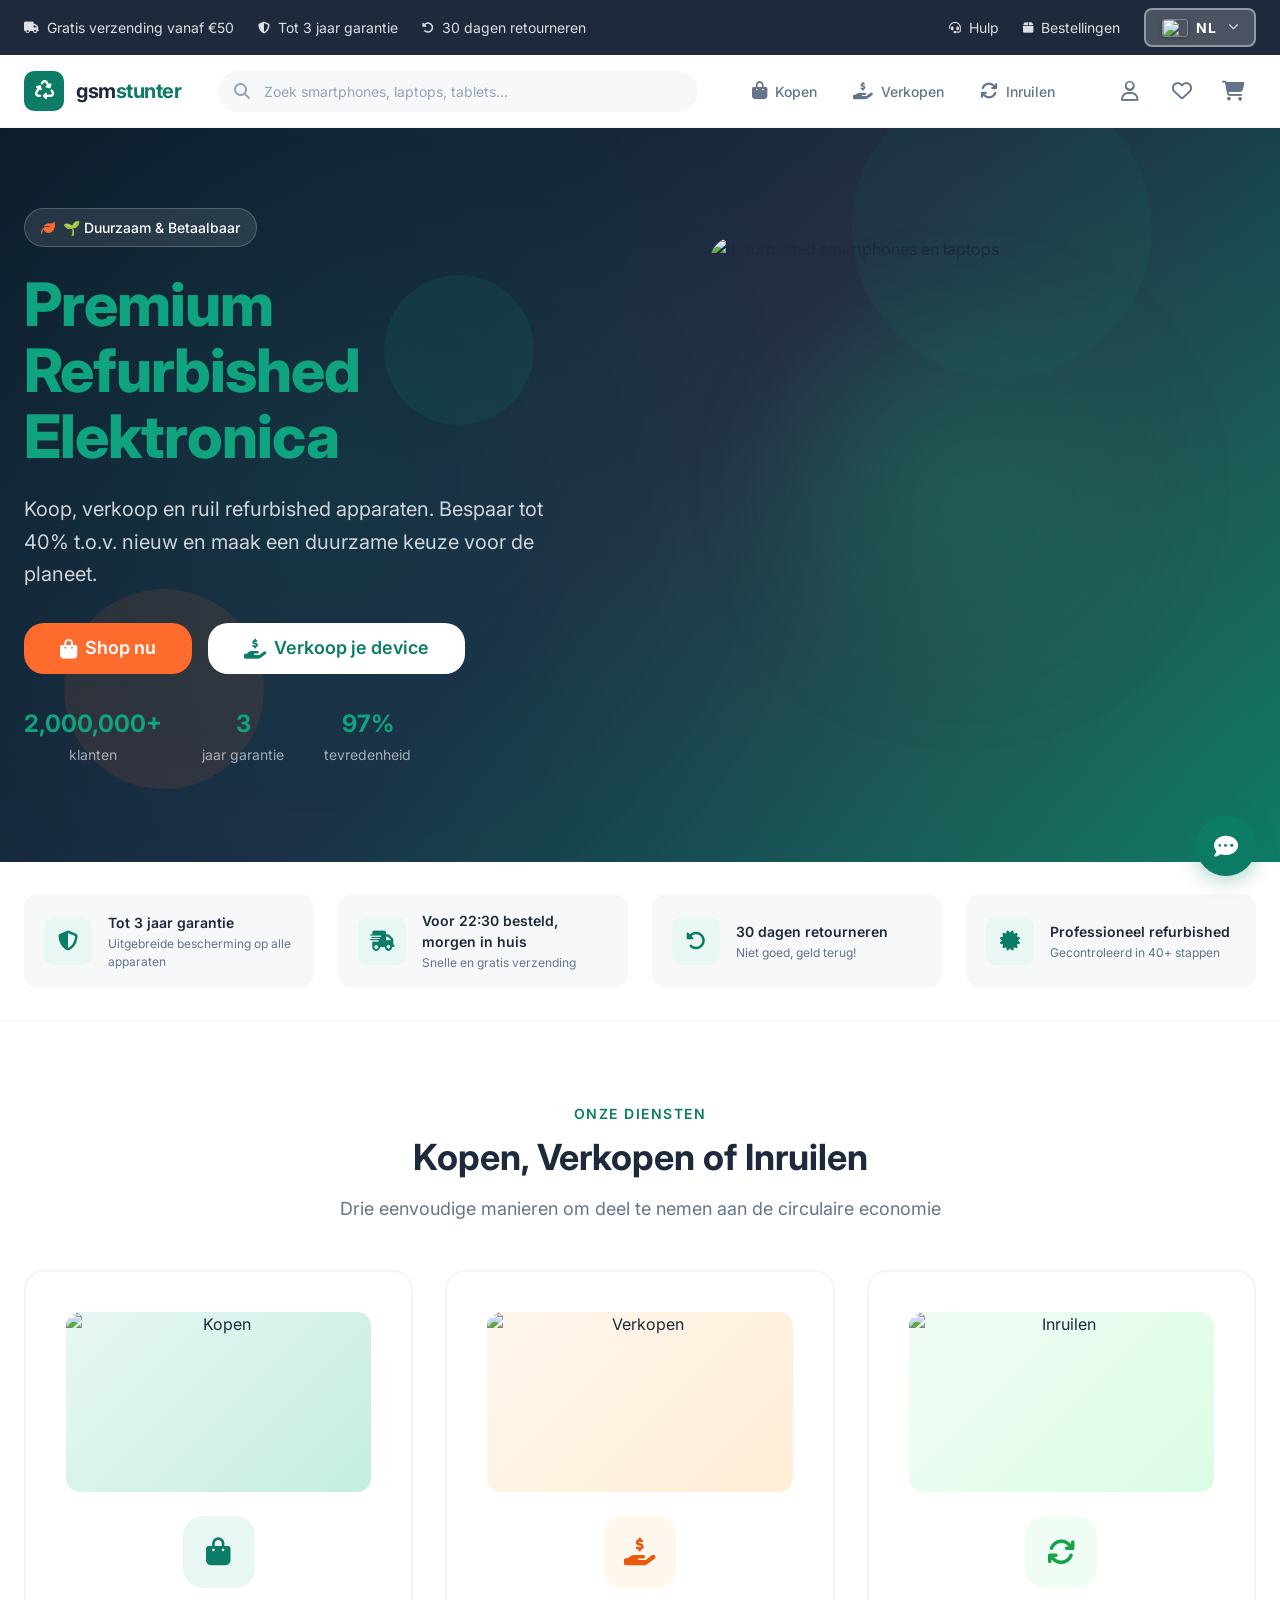
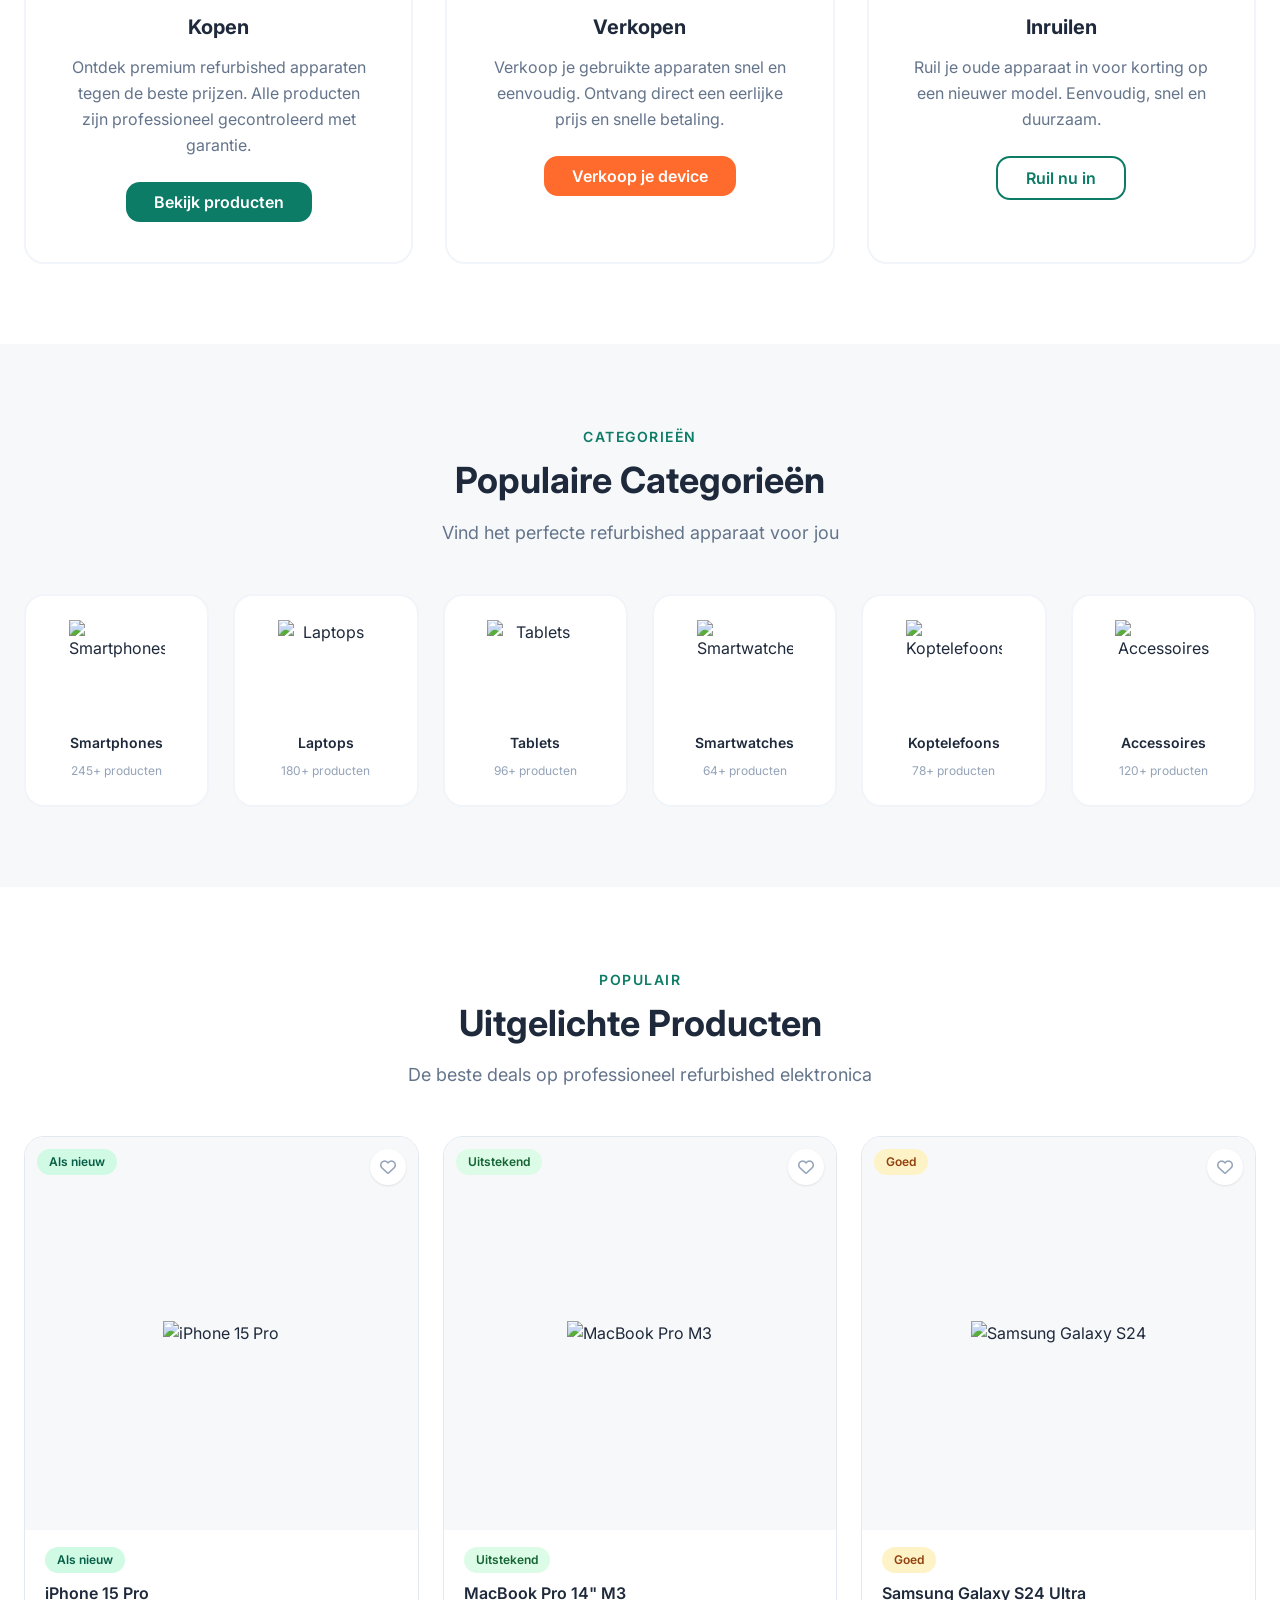
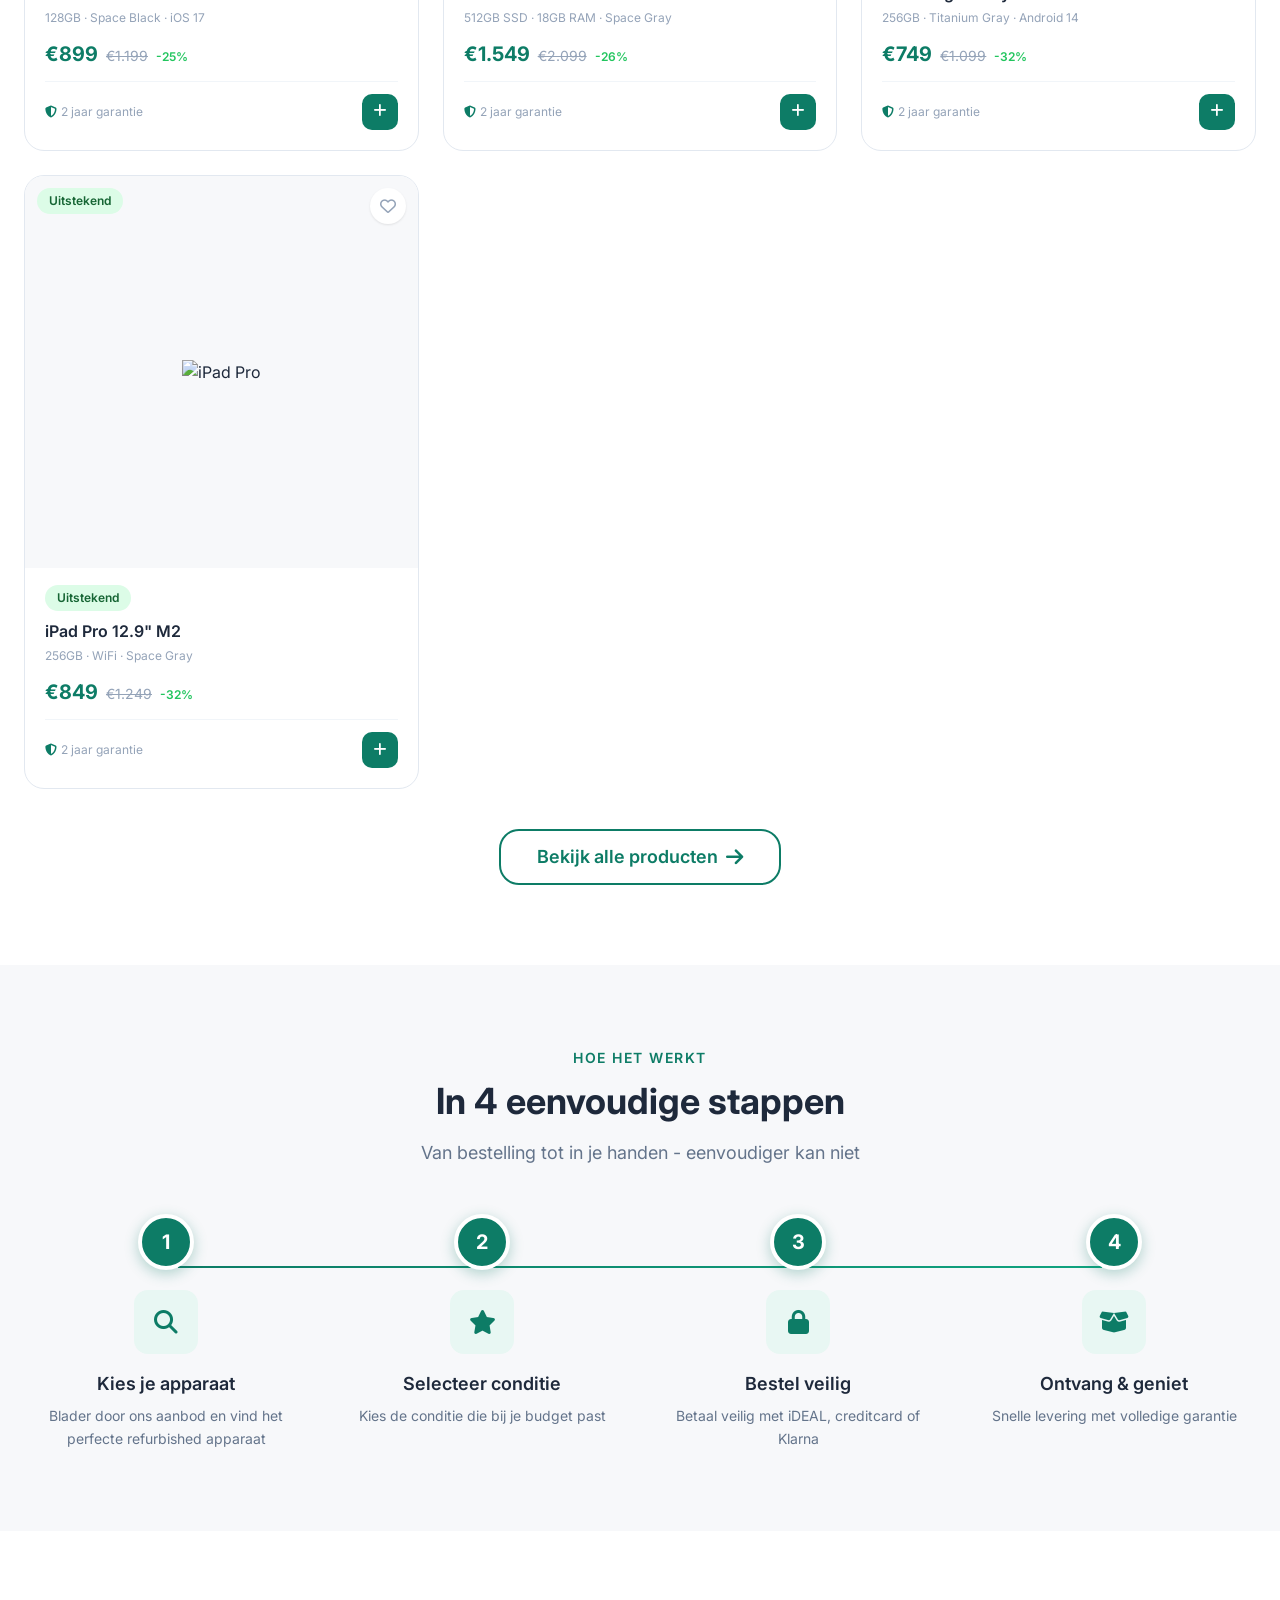
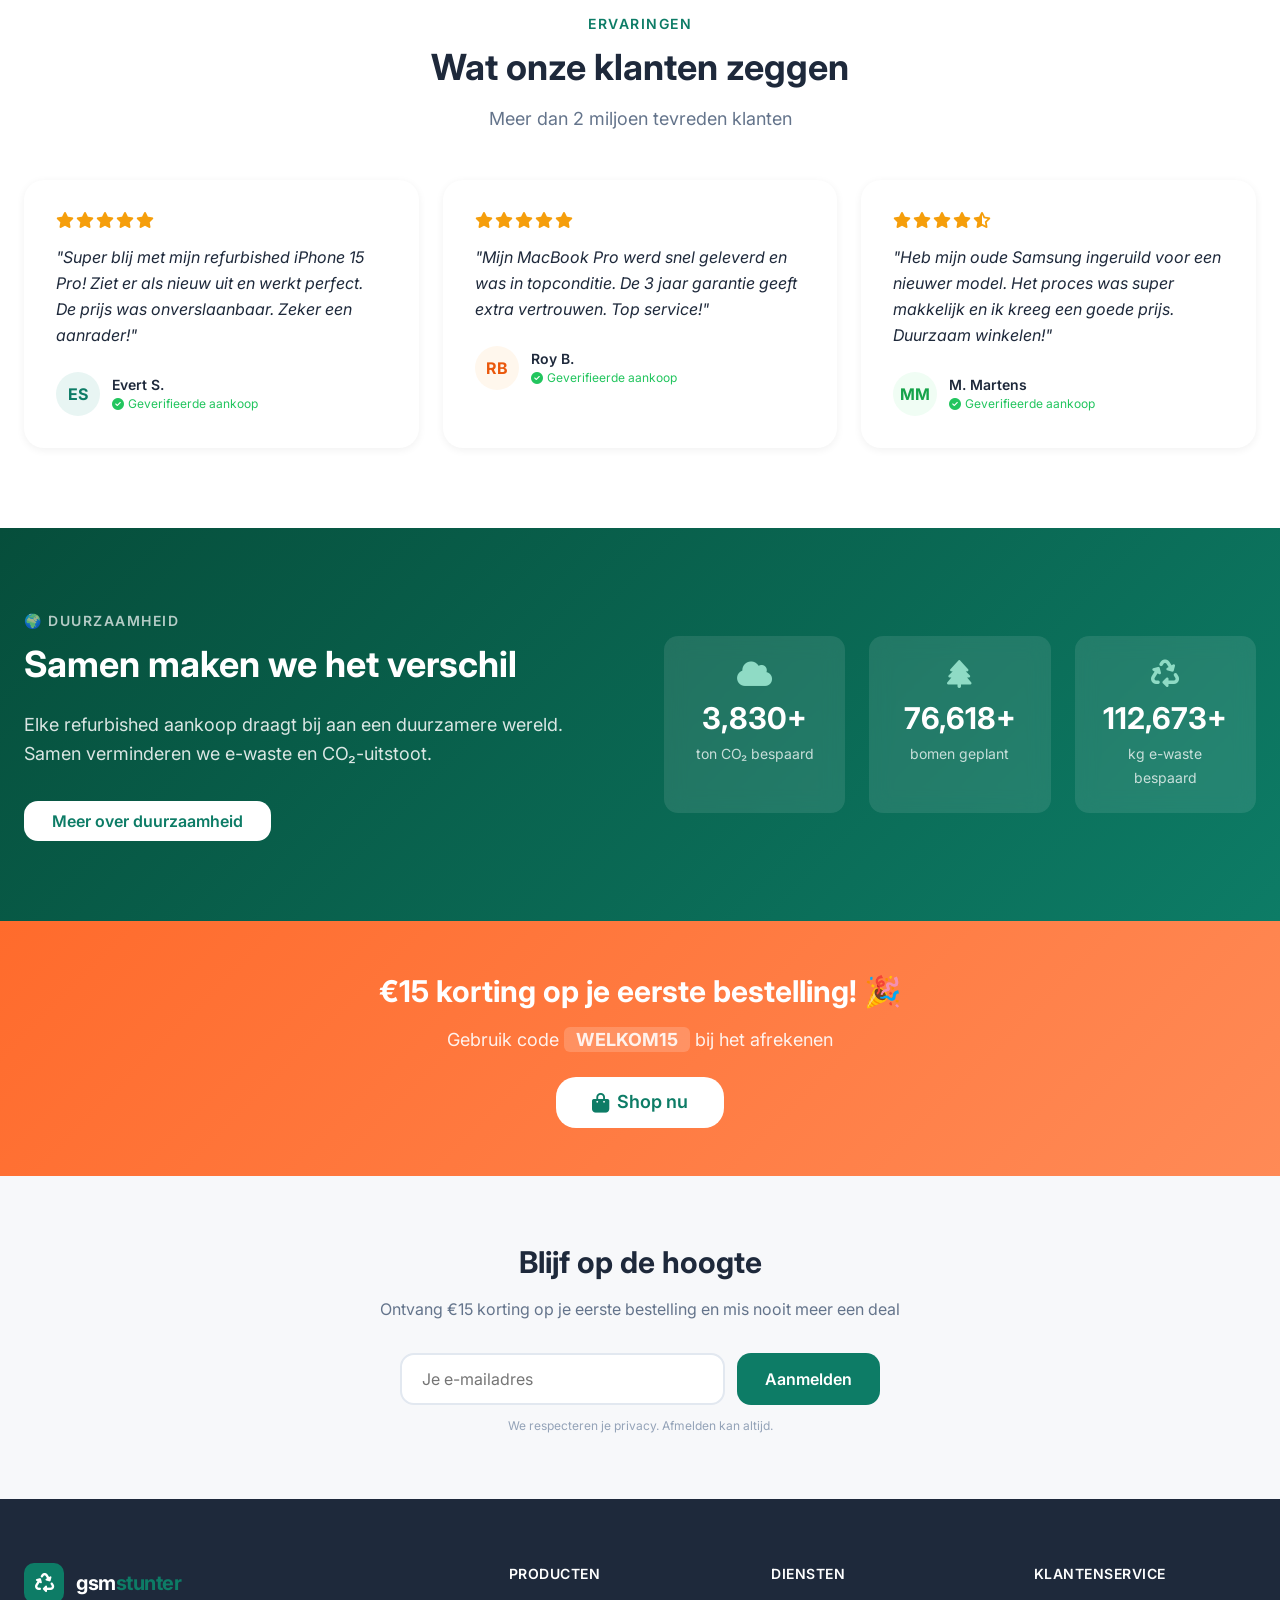
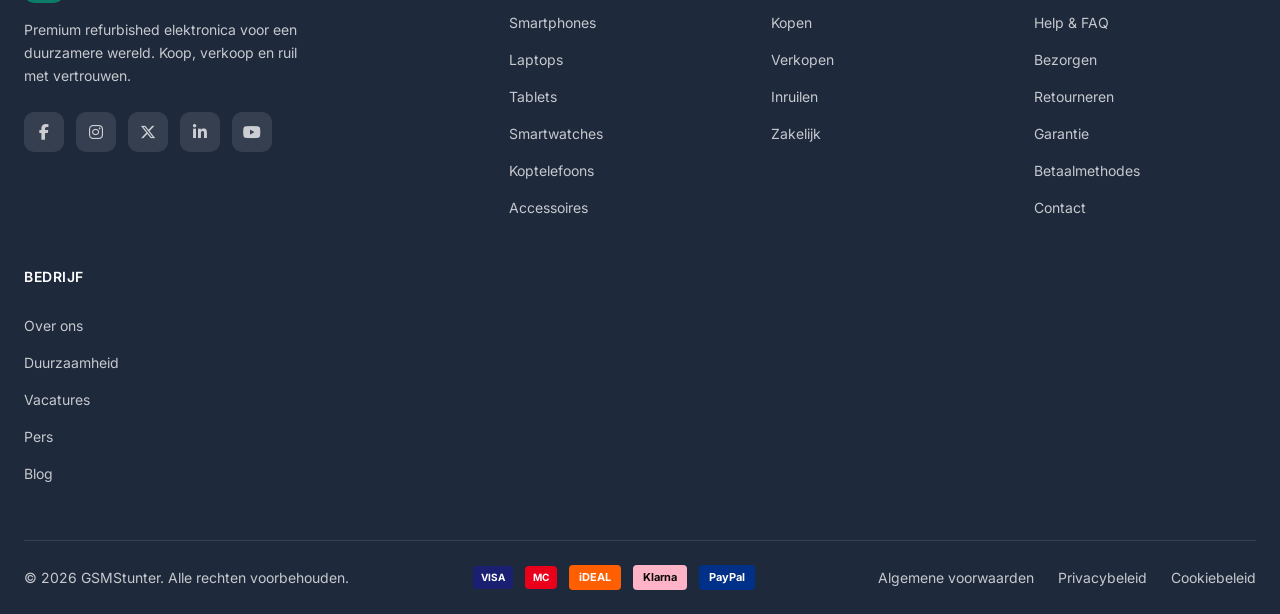
==== commit 08a117ba: "2/3/2026" ====
--- a/index.html
+++ b/index.html
@@ -10,7 +10,7 @@
   <!-- Open Graph -->
   <meta property="og:title" content="GSMStunter - Premium Refurbished Elektronica">
   <meta property="og:description" content="Koop, verkoop en ruil refurbished apparaten. Bespaar tot 40% en maak een duurzame keuze.">
-  <meta property="og:image" content="https://images.unsplash.com/photo-1556656793-08538906a9f8?w=1200&h=630&fit=crop">
+  <meta property="og:image" content="https://images.unsplash.com/photo-1512054502232-10a0a035d672?w=1200&h=630&fit=crop">
   <meta property="og:type" content="website">
 
   <title>GSMStunter - Premium Refurbished Elektronica</title>
@@ -24,10 +24,14 @@
   <link rel="stylesheet" href="https://cdnjs.cloudflare.com/ajax/libs/font-awesome/6.5.1/css/all.min.css">
 
   <!-- Stylesheet -->
-  <link rel="stylesheet" href="styles.css">
+  <link rel="stylesheet" href="assets/css/styles.css">
 
   <!-- Favicon -->
   <link rel="icon" type="image/svg+xml" href="data:image/svg+xml,<svg xmlns='http://www.w3.org/2000/svg' viewBox='0 0 100 100'><text y='.9em' font-size='90'>♻️</text></svg>">
+
+  <script>
+    if(!localStorage.getItem('gsmstunter-lang-v2')){localStorage.setItem('gsmstunter-lang','nl');localStorage.setItem('gsmstunter-lang-v2','1');}
+  </script>
 </head>
 <body>
 
@@ -59,18 +63,22 @@
         </a>
         <div style="position: relative;">
           <div class="lang-switcher" aria-label="Language selector">
-            <img class="lang-switcher__flag" src="https://flagcdn.com/w40/nl.png" alt="Nederlands" width="20" height="15">
+            <img class="lang-switcher__flag" src="https://flagcdn.com/w40/nl.png" alt="NL" width="22" height="16">
             <span class="lang-switcher__text">NL</span>
-            <i class="fas fa-chevron-down" style="font-size: 0.6rem; margin-left: 2px;"></i>
+            <i class="fas fa-chevron-down" style="font-size: 0.65rem; margin-left: 4px; opacity: 0.8;"></i>
           </div>
           <div class="lang-dropdown">
             <div class="lang-dropdown__item active" data-lang="nl">
-              <img src="https://flagcdn.com/w40/nl.png" alt="Nederlands" width="24" height="18" style="border-radius: 2px;">
+              <img src="https://flagcdn.com/w40/nl.png" alt="NL" width="28" height="20">
               <span>Nederlands</span>
             </div>
-            <div class="lang-dropdown__item" data-lang="en">
-              <img src="https://flagcdn.com/w40/gb.png" alt="English" width="24" height="18" style="border-radius: 2px;">
-              <span>English</span>
+            <div class="lang-dropdown__item" data-lang="de">
+              <img src="https://flagcdn.com/w40/de.png" alt="DE" width="28" height="20">
+              <span>Deutsch</span>
+            </div>
+            <div class="lang-dropdown__item" data-lang="fr">
+              <img src="https://flagcdn.com/w40/be.png" alt="FR" width="28" height="20">
+              <span>Français (BE)</span>
             </div>
           </div>
         </div>
@@ -237,7 +245,7 @@
         <div class="hero__image fade-in" style="animation-delay: 0.2s;">
           <div class="hero__image-glow"></div>
           <img class="hero__image-main"
-               src="https://images.unsplash.com/photo-1592899677977-9c10ca588bbd?w=800&h=800&fit=crop&q=85"
+               src="https://images.unsplash.com/photo-1512054502232-10a0a035d672?w=800&h=800&fit=crop&q=90"
                alt="Refurbished smartphones en laptops"
                width="500" height="500"
                fetchpriority="high">
@@ -300,6 +308,9 @@
         <div class="services__grid">
           <!-- Buy -->
           <div class="service-card fade-in">
+            <div style="width: 100%; height: 180px; background: linear-gradient(135deg, #E8F7F3, #C5EDE2); border-radius: var(--radius-lg); margin-bottom: var(--space-6); display: flex; align-items: center; justify-content: center; overflow: hidden;">
+              <img src="https://images.unsplash.com/photo-1512054502232-10a0a035d672?w=400&h=300&fit=crop&q=85" alt="Kopen" style="width: 100%; height: 100%; object-fit: cover; border-radius: var(--radius-lg);">
+            </div>
             <div class="service-card__icon">
               <i class="fas fa-shopping-bag"></i>
             </div>
@@ -311,6 +322,9 @@
           </div>
           <!-- Sell -->
           <div class="service-card fade-in" style="transition-delay: 0.1s;">
+            <div style="width: 100%; height: 180px; background: linear-gradient(135deg, #FFF7ED, #FFEDD5); border-radius: var(--radius-lg); margin-bottom: var(--space-6); display: flex; align-items: center; justify-content: center; overflow: hidden;">
+              <img src="https://images.unsplash.com/photo-1556656793-08538906a9f8?w=400&h=300&fit=crop&q=85" alt="Verkopen" style="width: 100%; height: 100%; object-fit: cover; border-radius: var(--radius-lg);">
+            </div>
             <div class="service-card__icon" style="background: #FFF7ED; color: #EA580C;">
               <i class="fas fa-hand-holding-dollar"></i>
             </div>
@@ -322,6 +336,9 @@
           </div>
           <!-- Trade -->
           <div class="service-card fade-in" style="transition-delay: 0.2s;">
+            <div style="width: 100%; height: 180px; background: linear-gradient(135deg, #F0FDF4, #DCFCE7); border-radius: var(--radius-lg); margin-bottom: var(--space-6); display: flex; align-items: center; justify-content: center; overflow: hidden;">
+              <img src="https://images.unsplash.com/photo-1580910051074-3eb694886f8b?w=400&h=300&fit=crop&q=85" alt="Inruilen" style="width: 100%; height: 100%; object-fit: cover; border-radius: var(--radius-lg);">
+            </div>
             <div class="service-card__icon" style="background: #F0FDF4; color: #16A34A;">
               <i class="fas fa-arrows-rotate"></i>
             </div>
@@ -345,32 +362,32 @@
         </div>
         <div class="categories__grid">
           <a href="products.html?type=smartphone" class="category-card fade-in">
-            <img class="category-card__image" src="https://images.unsplash.com/photo-1592899677977-9c10ca588bbd?w=200&h=200&fit=crop&q=80" alt="Smartphones" loading="lazy">
+            <img class="category-card__image" src="https://images.unsplash.com/photo-1591337676887-a217a6c8d2f4?w=200&h=200&fit=crop&q=80" alt="Smartphones" loading="lazy">
             <h3 class="category-card__name" data-i18n="cat-smartphones">Smartphones</h3>
             <span class="category-card__count">245+ producten</span>
           </a>
           <a href="products.html?type=laptop" class="category-card fade-in" style="transition-delay: 0.05s;">
-            <img class="category-card__image" src="https://images.unsplash.com/photo-1517336714731-489689fd1ca8?w=200&h=200&fit=crop&q=80" alt="Laptops" loading="lazy">
+            <img class="category-card__image" src="https://images.unsplash.com/photo-1541807084-5c52b6b3adef?w=200&h=200&fit=crop&q=80" alt="Laptops" loading="lazy">
             <h3 class="category-card__name" data-i18n="cat-laptops">Laptops</h3>
             <span class="category-card__count">180+ producten</span>
           </a>
           <a href="products.html?type=tablet" class="category-card fade-in" style="transition-delay: 0.1s;">
-            <img class="category-card__image" src="https://images.unsplash.com/photo-1544244015-0df4b3ffc6b0?w=200&h=200&fit=crop&q=80" alt="Tablets" loading="lazy">
+            <img class="category-card__image" src="https://images.unsplash.com/photo-1585790050230-5dd28404ccb9?w=200&h=200&fit=crop&q=80" alt="Tablets" loading="lazy">
             <h3 class="category-card__name" data-i18n="cat-tablets">Tablets</h3>
             <span class="category-card__count">96+ producten</span>
           </a>
           <a href="products.html?type=smartwatch" class="category-card fade-in" style="transition-delay: 0.15s;">
-            <img class="category-card__image" src="https://images.unsplash.com/photo-1546868871-af0de0ae72be?w=200&h=200&fit=crop&q=80" alt="Smartwatches" loading="lazy">
+            <img class="category-card__image" src="https://images.unsplash.com/photo-1579586337278-3befd40fd17a?w=200&h=200&fit=crop&q=80" alt="Smartwatches" loading="lazy">
             <h3 class="category-card__name" data-i18n="cat-smartwatches">Smartwatches</h3>
             <span class="category-card__count">64+ producten</span>
           </a>
           <a href="products.html?type=headphones" class="category-card fade-in" style="transition-delay: 0.2s;">
-            <img class="category-card__image" src="https://images.unsplash.com/photo-1505740420928-5e560c06d30e?w=200&h=200&fit=crop&q=80" alt="Koptelefoons" loading="lazy">
+            <img class="category-card__image" src="https://images.unsplash.com/photo-1583394838336-acd977736f90?w=200&h=200&fit=crop&q=80" alt="Koptelefoons" loading="lazy">
             <h3 class="category-card__name" data-i18n="cat-headphones">Koptelefoons</h3>
             <span class="category-card__count">78+ producten</span>
           </a>
           <a href="products.html?type=accessories" class="category-card fade-in" style="transition-delay: 0.25s;">
-            <img class="category-card__image" src="https://images.unsplash.com/photo-1600294037681-c80b4cb5b434?w=200&h=200&fit=crop&q=80" alt="Accessoires" loading="lazy">
+            <img class="category-card__image" src="https://images.unsplash.com/photo-1572569511254-d8f925fe2cbb?w=200&h=200&fit=crop&q=80" alt="Accessoires" loading="lazy">
             <h3 class="category-card__name" data-i18n="cat-accessories">Accessoires</h3>
             <span class="category-card__count">120+ producten</span>
           </a>
@@ -394,7 +411,7 @@
             </button>
             <span class="product-card__badge badge badge--like-new" data-i18n="product-condition-like-new">Als nieuw</span>
             <a href="product-detail.html" class="product-card__image-wrapper">
-              <img class="product-card__image" src="https://images.unsplash.com/photo-1695048133142-1a20484d2569?w=400&h=400&fit=crop&q=85" alt="iPhone 15 Pro" loading="lazy">
+              <img class="product-card__image" src="https://images.unsplash.com/photo-1591337676887-a217a6c8d2f4?w=400&h=400&fit=crop&q=85" alt="iPhone 15 Pro" loading="lazy">
               <div class="product-card__quick-view">
                 <button class="btn btn--sm btn--primary" data-i18n="product-quick-view">Snel bekijken</button>
               </div>
@@ -415,7 +432,7 @@
                   <i class="fas fa-shield-halved"></i>
                   <span data-i18n="product-warranty">2 jaar garantie</span>
                 </span>
-                <button class="product-card__add-cart" aria-label="Add to cart" onclick="addToCart({id:'iphone15pro',name:'iPhone 15 Pro',price:899,image:'https://images.unsplash.com/photo-1695048133142-1a20484d2569?w=200&h=200&fit=crop',condition:'Als nieuw',storage:'128GB'})">
+                <button class="product-card__add-cart" aria-label="Add to cart" onclick="addToCart({id:'iphone15pro',name:'iPhone 15 Pro',price:899,image:'https://images.unsplash.com/photo-1591337676887-a217a6c8d2f4?w=200&h=200&fit=crop',condition:'Als nieuw',storage:'128GB'})">
                   <i class="fas fa-plus"></i>
                 </button>
               </div>
@@ -429,7 +446,7 @@
             </button>
             <span class="product-card__badge badge badge--excellent" data-i18n="product-condition-excellent">Uitstekend</span>
             <a href="product-detail.html" class="product-card__image-wrapper">
-              <img class="product-card__image" src="https://images.unsplash.com/photo-1517336714731-489689fd1ca8?w=400&h=400&fit=crop&q=85" alt="MacBook Pro M3" loading="lazy">
+              <img class="product-card__image" src="https://images.unsplash.com/photo-1541807084-5c52b6b3adef?w=400&h=400&fit=crop&q=85" alt="MacBook Pro M3" loading="lazy">
               <div class="product-card__quick-view">
                 <button class="btn btn--sm btn--primary" data-i18n="product-quick-view">Snel bekijken</button>
               </div>
@@ -450,7 +467,7 @@
                   <i class="fas fa-shield-halved"></i>
                   <span data-i18n="product-warranty">2 jaar garantie</span>
                 </span>
-                <button class="product-card__add-cart" aria-label="Add to cart" onclick="addToCart({id:'macbookprom3',name:'MacBook Pro 14 M3',price:1549,image:'https://images.unsplash.com/photo-1517336714731-489689fd1ca8?w=200&h=200&fit=crop',condition:'Uitstekend',storage:'512GB'})">
+                <button class="product-card__add-cart" aria-label="Add to cart" onclick="addToCart({id:'macbookprom3',name:'MacBook Pro 14 M3',price:1549,image:'https://images.unsplash.com/photo-1541807084-5c52b6b3adef?w=200&h=200&fit=crop',condition:'Uitstekend',storage:'512GB'})">
                   <i class="fas fa-plus"></i>
                 </button>
               </div>
@@ -464,7 +481,7 @@
             </button>
             <span class="product-card__badge badge badge--good" data-i18n="product-condition-good">Goed</span>
             <a href="product-detail.html" class="product-card__image-wrapper">
-              <img class="product-card__image" src="https://images.unsplash.com/photo-1610945415295-d9bbf067e59c?w=400&h=400&fit=crop&q=85" alt="Samsung Galaxy S24" loading="lazy">
+              <img class="product-card__image" src="https://images.unsplash.com/photo-1610945265064-0e34e5519bbf?w=400&h=400&fit=crop&q=85" alt="Samsung Galaxy S24" loading="lazy">
               <div class="product-card__quick-view">
                 <button class="btn btn--sm btn--primary" data-i18n="product-quick-view">Snel bekijken</button>
               </div>
@@ -485,7 +502,7 @@
                   <i class="fas fa-shield-halved"></i>
                   <span data-i18n="product-warranty">2 jaar garantie</span>
                 </span>
-                <button class="product-card__add-cart" aria-label="Add to cart" onclick="addToCart({id:'galaxys24',name:'Samsung Galaxy S24 Ultra',price:749,image:'https://images.unsplash.com/photo-1610945415295-d9bbf067e59c?w=200&h=200&fit=crop',condition:'Goed',storage:'256GB'})">
+                <button class="product-card__add-cart" aria-label="Add to cart" onclick="addToCart({id:'galaxys24',name:'Samsung Galaxy S24 Ultra',price:749,image:'https://images.unsplash.com/photo-1610945265064-0e34e5519bbf?w=200&h=200&fit=crop',condition:'Goed',storage:'256GB'})">
                   <i class="fas fa-plus"></i>
                 </button>
               </div>
@@ -499,7 +516,7 @@
             </button>
             <span class="product-card__badge badge badge--excellent" data-i18n="product-condition-excellent">Uitstekend</span>
             <a href="product-detail.html" class="product-card__image-wrapper">
-              <img class="product-card__image" src="https://images.unsplash.com/photo-1544244015-0df4b3ffc6b0?w=400&h=400&fit=crop&q=85" alt="iPad Pro" loading="lazy">
+              <img class="product-card__image" src="https://images.unsplash.com/photo-1585790050230-5dd28404ccb9?w=400&h=400&fit=crop&q=85" alt="iPad Pro" loading="lazy">
               <div class="product-card__quick-view">
                 <button class="btn btn--sm btn--primary" data-i18n="product-quick-view">Snel bekijken</button>
               </div>
@@ -520,7 +537,7 @@
                   <i class="fas fa-shield-halved"></i>
                   <span data-i18n="product-warranty">2 jaar garantie</span>
                 </span>
-                <button class="product-card__add-cart" aria-label="Add to cart" onclick="addToCart({id:'ipadpro',name:'iPad Pro 12.9 M2',price:849,image:'https://images.unsplash.com/photo-1544244015-0df4b3ffc6b0?w=200&h=200&fit=crop',condition:'Uitstekend',storage:'256GB'})">
+                <button class="product-card__add-cart" aria-label="Add to cart" onclick="addToCart({id:'ipadpro',name:'iPad Pro 12.9 M2',price:849,image:'https://images.unsplash.com/photo-1585790050230-5dd28404ccb9?w=200&h=200&fit=crop',condition:'Uitstekend',storage:'256GB'})">
                   <i class="fas fa-plus"></i>
                 </button>
               </div>
@@ -810,6 +827,9 @@
   </div>
 
   <!-- Scripts -->
-  <script src="script.js"></script>
+  <script src="assets/js/lang/nl.js"></script>
+  <script src="assets/js/lang/de.js"></script>
+  <script src="assets/js/lang/fr.js"></script>
+  <script src="assets/js/script.js"></script>
 </body>
 </html>
--- a/assets/css/styles.css
+++ b/assets/css/styles.css
@@ -0,0 +1,4017 @@
+/* ============================================
+   HOLANDA - Refurbished Electronics Marketplace
+   Complete Stylesheet - Production Ready
+   ============================================ */
+
+/* ── CSS Custom Properties (Design Tokens) ── */
+:root {
+  /* Primary Colors */
+  --color-primary: #0D7C66;
+  --color-primary-light: #10A37F;
+  --color-primary-dark: #095C4B;
+  --color-primary-50: #E8F7F3;
+  --color-primary-100: #C5EDE2;
+  --color-primary-200: #8FDBC5;
+
+  /* Accent / CTA */
+  --color-accent: #FF6B2C;
+  --color-accent-light: #FF8A56;
+  --color-accent-dark: #E55A1B;
+
+  /* Neutrals */
+  --color-white: #FFFFFF;
+  --color-bg: #F7F8FA;
+  --color-bg-alt: #F0F2F5;
+  --color-bg-card: #FFFFFF;
+  --color-border: #E2E8F0;
+  --color-border-light: #F1F5F9;
+
+  /* Text */
+  --color-text: #1E293B;
+  --color-text-secondary: #64748B;
+  --color-text-muted: #94A3B8;
+  --color-text-inverse: #FFFFFF;
+
+  /* Semantic */
+  --color-success: #22C55E;
+  --color-success-light: #DCFCE7;
+  --color-warning: #F59E0B;
+  --color-warning-light: #FEF3C7;
+  --color-error: #EF4444;
+  --color-error-light: #FEE2E2;
+  --color-info: #3B82F6;
+  --color-info-light: #DBEAFE;
+
+  /* Condition Colors */
+  --color-like-new: #10B981;
+  --color-excellent: #22C55E;
+  --color-good: #F59E0B;
+  --color-fair: #F97316;
+
+  /* Typography */
+  --font-primary: 'Inter', -apple-system, BlinkMacSystemFont, 'Segoe UI', Roboto, sans-serif;
+  --font-display: 'Inter', -apple-system, BlinkMacSystemFont, 'Segoe UI', Roboto, sans-serif;
+
+  --text-xs: 0.75rem;
+  --text-sm: 0.875rem;
+  --text-base: 1rem;
+  --text-lg: 1.125rem;
+  --text-xl: 1.25rem;
+  --text-2xl: 1.5rem;
+  --text-3xl: 1.875rem;
+  --text-4xl: 2.25rem;
+  --text-5xl: 3rem;
+  --text-6xl: 3.75rem;
+
+  --weight-normal: 400;
+  --weight-medium: 500;
+  --weight-semibold: 600;
+  --weight-bold: 700;
+  --weight-extrabold: 800;
+
+  --leading-tight: 1.2;
+  --leading-normal: 1.5;
+  --leading-relaxed: 1.625;
+
+  /* Spacing */
+  --space-1: 0.25rem;
+  --space-2: 0.5rem;
+  --space-3: 0.75rem;
+  --space-4: 1rem;
+  --space-5: 1.25rem;
+  --space-6: 1.5rem;
+  --space-8: 2rem;
+  --space-10: 2.5rem;
+  --space-12: 3rem;
+  --space-16: 4rem;
+  --space-20: 5rem;
+  --space-24: 6rem;
+
+  /* Border Radius */
+  --radius-sm: 6px;
+  --radius-md: 10px;
+  --radius-lg: 14px;
+  --radius-xl: 20px;
+  --radius-2xl: 24px;
+  --radius-full: 9999px;
+
+  /* Shadows */
+  --shadow-xs: 0 1px 2px rgba(0, 0, 0, 0.04);
+  --shadow-sm: 0 1px 3px rgba(0, 0, 0, 0.06), 0 1px 2px rgba(0, 0, 0, 0.04);
+  --shadow-md: 0 4px 6px -1px rgba(0, 0, 0, 0.07), 0 2px 4px -2px rgba(0, 0, 0, 0.05);
+  --shadow-lg: 0 10px 15px -3px rgba(0, 0, 0, 0.08), 0 4px 6px -4px rgba(0, 0, 0, 0.04);
+  --shadow-xl: 0 20px 25px -5px rgba(0, 0, 0, 0.08), 0 8px 10px -6px rgba(0, 0, 0, 0.04);
+  --shadow-2xl: 0 25px 50px -12px rgba(0, 0, 0, 0.15);
+  --shadow-card: 0 2px 8px rgba(0, 0, 0, 0.06);
+  --shadow-card-hover: 0 12px 24px rgba(0, 0, 0, 0.1);
+
+  /* Transitions */
+  --transition-fast: 150ms ease;
+  --transition-base: 250ms ease;
+  --transition-slow: 350ms ease;
+  --transition-spring: 400ms cubic-bezier(0.34, 1.56, 0.64, 1);
+
+  /* Z-Index Scale */
+  --z-dropdown: 100;
+  --z-sticky: 200;
+  --z-overlay: 300;
+  --z-modal: 400;
+  --z-toast: 500;
+
+  /* Container */
+  --container-max: 1280px;
+  --container-wide: 1440px;
+  --container-narrow: 960px;
+}
+
+/* ── Reset & Base ── */
+*,
+*::before,
+*::after {
+  box-sizing: border-box;
+  margin: 0;
+  padding: 0;
+}
+
+html {
+  scroll-behavior: smooth;
+  -webkit-text-size-adjust: 100%;
+  font-size: 16px;
+}
+
+body {
+  font-family: var(--font-primary);
+  font-size: var(--text-base);
+  font-weight: var(--weight-normal);
+  line-height: var(--leading-normal);
+  color: var(--color-text);
+  background-color: var(--color-white);
+  -webkit-font-smoothing: antialiased;
+  -moz-osx-font-smoothing: grayscale;
+  overflow-x: hidden;
+}
+
+img {
+  max-width: 100%;
+  height: auto;
+  display: block;
+}
+
+a {
+  color: inherit;
+  text-decoration: none;
+  transition: color var(--transition-fast);
+}
+
+button {
+  cursor: pointer;
+  border: none;
+  background: none;
+  font-family: inherit;
+  font-size: inherit;
+}
+
+input, select, textarea {
+  font-family: inherit;
+  font-size: inherit;
+  border: none;
+  outline: none;
+}
+
+ul, ol {
+  list-style: none;
+}
+
+/* ── Utility Classes ── */
+.container {
+  width: 100%;
+  max-width: var(--container-max);
+  margin: 0 auto;
+  padding: 0 var(--space-6);
+}
+
+.container--wide {
+  max-width: var(--container-wide);
+}
+
+.container--narrow {
+  max-width: var(--container-narrow);
+}
+
+.sr-only {
+  position: absolute;
+  width: 1px;
+  height: 1px;
+  padding: 0;
+  margin: -1px;
+  overflow: hidden;
+  clip: rect(0, 0, 0, 0);
+  white-space: nowrap;
+  border-width: 0;
+}
+
+.text-center { text-align: center; }
+.text-left { text-align: left; }
+.text-right { text-align: right; }
+
+.section {
+  padding: var(--space-20) 0;
+}
+
+.section--compact {
+  padding: var(--space-12) 0;
+}
+
+.section--bg {
+  background-color: var(--color-bg);
+}
+
+.section--bg-alt {
+  background-color: var(--color-bg-alt);
+}
+
+.section--primary {
+  background-color: var(--color-primary);
+  color: var(--color-text-inverse);
+}
+
+.section-header {
+  text-align: center;
+  margin-bottom: var(--space-12);
+}
+
+.section-header__label {
+  display: inline-block;
+  font-size: var(--text-sm);
+  font-weight: var(--weight-semibold);
+  color: var(--color-primary);
+  text-transform: uppercase;
+  letter-spacing: 1.5px;
+  margin-bottom: var(--space-3);
+}
+
+.section-header__title {
+  font-size: var(--text-4xl);
+  font-weight: var(--weight-bold);
+  line-height: var(--leading-tight);
+  color: var(--color-text);
+  margin-bottom: var(--space-4);
+}
+
+.section-header__subtitle {
+  font-size: var(--text-lg);
+  color: var(--color-text-secondary);
+  max-width: 640px;
+  margin: 0 auto;
+}
+
+/* ── Buttons ── */
+.btn {
+  display: inline-flex;
+  align-items: center;
+  justify-content: center;
+  gap: var(--space-2);
+  padding: 0.75rem 1.75rem;
+  font-weight: var(--weight-semibold);
+  font-size: var(--text-base);
+  line-height: 1;
+  border-radius: var(--radius-lg);
+  transition: all var(--transition-base);
+  white-space: nowrap;
+  position: relative;
+  overflow: hidden;
+}
+
+.btn::after {
+  content: '';
+  position: absolute;
+  inset: 0;
+  background: rgba(255,255,255,0.1);
+  opacity: 0;
+  transition: opacity var(--transition-fast);
+}
+
+.btn:hover::after {
+  opacity: 1;
+}
+
+.btn:active {
+  transform: scale(0.97);
+}
+
+.btn:focus-visible {
+  outline: 3px solid var(--color-primary-200);
+  outline-offset: 2px;
+}
+
+.btn--primary {
+  background: var(--color-primary);
+  color: var(--color-white);
+}
+
+.btn--primary:hover {
+  background: var(--color-primary-dark);
+  box-shadow: 0 4px 14px rgba(13, 124, 102, 0.35);
+}
+
+.btn--accent {
+  background: var(--color-accent);
+  color: var(--color-white);
+}
+
+.btn--accent:hover {
+  background: var(--color-accent-dark);
+  box-shadow: 0 4px 14px rgba(255, 107, 44, 0.35);
+}
+
+.btn--outline {
+  background: transparent;
+  color: var(--color-primary);
+  border: 2px solid var(--color-primary);
+}
+
+.btn--outline:hover {
+  background: var(--color-primary);
+  color: var(--color-white);
+}
+
+.btn--ghost {
+  background: transparent;
+  color: var(--color-text);
+}
+
+.btn--ghost:hover {
+  background: var(--color-bg);
+}
+
+.btn--white {
+  background: var(--color-white);
+  color: var(--color-primary);
+}
+
+.btn--white:hover {
+  background: var(--color-bg);
+  box-shadow: var(--shadow-md);
+}
+
+.btn--sm {
+  padding: 0.5rem 1.25rem;
+  font-size: var(--text-sm);
+  border-radius: var(--radius-md);
+}
+
+.btn--lg {
+  padding: 1rem 2.25rem;
+  font-size: var(--text-lg);
+  border-radius: var(--radius-xl);
+}
+
+.btn--full {
+  width: 100%;
+}
+
+.btn--icon {
+  width: 44px;
+  height: 44px;
+  padding: 0;
+  border-radius: var(--radius-md);
+}
+
+.btn i, .btn svg {
+  font-size: 1.1em;
+}
+
+/* ── Badge ── */
+.badge {
+  display: inline-flex;
+  align-items: center;
+  gap: var(--space-1);
+  padding: 0.25rem 0.75rem;
+  font-size: var(--text-xs);
+  font-weight: var(--weight-semibold);
+  border-radius: var(--radius-full);
+  white-space: nowrap;
+}
+
+.badge--primary {
+  background: var(--color-primary-50);
+  color: var(--color-primary);
+}
+
+.badge--success {
+  background: var(--color-success-light);
+  color: #15803D;
+}
+
+.badge--warning {
+  background: var(--color-warning-light);
+  color: #A16207;
+}
+
+.badge--error {
+  background: var(--color-error-light);
+  color: #DC2626;
+}
+
+.badge--info {
+  background: var(--color-info-light);
+  color: #2563EB;
+}
+
+.badge--like-new {
+  background: #D1FAE5;
+  color: #065F46;
+}
+
+.badge--excellent {
+  background: #DCFCE7;
+  color: #166534;
+}
+
+.badge--good {
+  background: #FEF3C7;
+  color: #92400E;
+}
+
+.badge--fair {
+  background: #FED7AA;
+  color: #9A3412;
+}
+
+.badge--accent {
+  background: rgba(255, 107, 44, 0.15);
+  color: var(--color-accent-dark);
+}
+
+/* ── Top Bar ── */
+.top-bar {
+  background: var(--color-text);
+  color: var(--color-text-inverse);
+  padding: var(--space-2) 0;
+  font-size: var(--text-sm);
+  position: relative;
+  z-index: 300;
+}
+
+.top-bar .container {
+  display: flex;
+  align-items: center;
+  justify-content: space-between;
+}
+
+.top-bar__left {
+  display: flex;
+  align-items: center;
+  gap: var(--space-6);
+}
+
+.top-bar__right {
+  display: flex;
+  align-items: center;
+  gap: var(--space-6);
+}
+
+.top-bar__item {
+  display: flex;
+  align-items: center;
+  gap: var(--space-2);
+  color: rgba(255,255,255,0.85);
+  transition: color var(--transition-fast);
+}
+
+.top-bar__item:hover {
+  color: var(--color-white);
+}
+
+.top-bar__item i {
+  font-size: 0.85em;
+}
+
+.lang-switcher {
+  display: flex;
+  align-items: center;
+  gap: 8px;
+  cursor: pointer;
+  padding: 7px 16px;
+  border-radius: 8px;
+  background: rgba(255,255,255,0.2);
+  border: 2px solid rgba(255,255,255,0.4);
+  transition: all var(--transition-fast);
+  color: white;
+  position: relative;
+  z-index: 301;
+}
+
+.lang-switcher:hover {
+  background: rgba(255,255,255,0.35);
+  border-color: rgba(255,255,255,0.7);
+}
+
+.lang-switcher__flag {
+  width: 26px;
+  height: 18px;
+  border-radius: 3px;
+  object-fit: cover;
+  box-shadow: 0 1px 4px rgba(0,0,0,0.3);
+  border: 1px solid rgba(255,255,255,0.3);
+}
+
+.lang-switcher__text {
+  font-weight: 700;
+  font-size: 14px;
+  text-transform: uppercase;
+  color: white;
+  letter-spacing: 0.5px;
+}
+
+.lang-dropdown {
+  position: absolute;
+  top: calc(100% + 8px);
+  right: 0;
+  background: var(--color-white);
+  border-radius: var(--radius-lg);
+  box-shadow: 0 10px 40px rgba(0,0,0,0.25);
+  border: 1px solid var(--color-border-light);
+  padding: var(--space-2);
+  z-index: 9999;
+  min-width: 200px;
+  opacity: 0;
+  visibility: hidden;
+  transform: translateY(8px);
+  transition: all var(--transition-base);
+}
+
+.lang-dropdown.active {
+  opacity: 1;
+  visibility: visible;
+  transform: translateY(0);
+}
+
+.lang-dropdown__item {
+  display: flex;
+  align-items: center;
+  gap: 12px;
+  padding: 12px 16px;
+  border-radius: 8px;
+  color: var(--color-text);
+  cursor: pointer;
+  transition: background var(--transition-fast);
+  font-weight: 500;
+  font-size: 15px;
+}
+
+.lang-dropdown__item img {
+  border-radius: 4px;
+  box-shadow: 0 2px 6px rgba(0,0,0,0.15);
+  border: 1px solid rgba(0,0,0,0.08);
+}
+
+.lang-dropdown__item:hover {
+  background: #f1f5f9;
+}
+
+.lang-dropdown__item.active {
+  background: #e8f7f3;
+  color: var(--color-primary);
+  font-weight: 700;
+}
+
+/* ── Header ── */
+.header {
+  background: var(--color-white);
+  border-bottom: 1px solid var(--color-border-light);
+  position: sticky;
+  top: 0;
+  z-index: var(--z-sticky);
+  transition: box-shadow var(--transition-base);
+}
+
+.header.scrolled {
+  box-shadow: var(--shadow-md);
+}
+
+.header .container {
+  display: flex;
+  align-items: center;
+  justify-content: space-between;
+  height: 72px;
+  gap: var(--space-6);
+}
+
+.header__logo {
+  display: flex;
+  align-items: center;
+  gap: var(--space-3);
+  flex-shrink: 0;
+}
+
+.header__logo-icon {
+  width: 40px;
+  height: 40px;
+  background: var(--color-primary);
+  border-radius: var(--radius-md);
+  display: flex;
+  align-items: center;
+  justify-content: center;
+  color: white;
+  font-size: 1.2rem;
+}
+
+.header__logo-text {
+  font-size: var(--text-xl);
+  font-weight: var(--weight-bold);
+  color: var(--color-text);
+  letter-spacing: -0.5px;
+}
+
+.header__logo-text span {
+  color: var(--color-primary);
+}
+
+/* Main Nav */
+.main-nav {
+  display: flex;
+  align-items: center;
+  gap: var(--space-1);
+}
+
+.main-nav__link {
+  display: flex;
+  align-items: center;
+  gap: var(--space-2);
+  padding: var(--space-2) var(--space-4);
+  font-weight: var(--weight-medium);
+  font-size: var(--text-sm);
+  color: var(--color-text-secondary);
+  border-radius: var(--radius-md);
+  transition: all var(--transition-fast);
+  position: relative;
+}
+
+.main-nav__link:hover,
+.main-nav__link.active {
+  color: var(--color-primary);
+  background: var(--color-primary-50);
+}
+
+.main-nav__link i {
+  font-size: 1.1rem;
+}
+
+/* Search Bar */
+.search-bar {
+  flex: 1;
+  max-width: 480px;
+  position: relative;
+}
+
+.search-bar__input-wrapper {
+  position: relative;
+  display: flex;
+  align-items: center;
+}
+
+.search-bar__icon {
+  position: absolute;
+  left: var(--space-4);
+  color: var(--color-text-muted);
+  font-size: 1rem;
+  pointer-events: none;
+}
+
+.search-bar__input {
+  width: 100%;
+  padding: 0.625rem 1rem 0.625rem 2.75rem;
+  background: var(--color-bg);
+  border: 2px solid transparent;
+  border-radius: var(--radius-full);
+  font-size: var(--text-sm);
+  color: var(--color-text);
+  transition: all var(--transition-base);
+}
+
+.search-bar__input::placeholder {
+  color: var(--color-text-muted);
+}
+
+.search-bar__input:focus {
+  background: var(--color-white);
+  border-color: var(--color-primary);
+  box-shadow: 0 0 0 4px var(--color-primary-50);
+}
+
+.search-autocomplete {
+  position: absolute;
+  top: calc(100% + 8px);
+  left: 0;
+  right: 0;
+  background: var(--color-white);
+  border-radius: var(--radius-lg);
+  box-shadow: var(--shadow-xl);
+  padding: var(--space-3);
+  z-index: var(--z-dropdown);
+  opacity: 0;
+  visibility: hidden;
+  transform: translateY(8px);
+  transition: all var(--transition-base);
+}
+
+.search-autocomplete.active {
+  opacity: 1;
+  visibility: visible;
+  transform: translateY(0);
+}
+
+.search-autocomplete__item {
+  display: flex;
+  align-items: center;
+  gap: var(--space-3);
+  padding: var(--space-2) var(--space-3);
+  border-radius: var(--radius-md);
+  cursor: pointer;
+  transition: background var(--transition-fast);
+}
+
+.search-autocomplete__item:hover {
+  background: var(--color-bg);
+}
+
+.search-autocomplete__item img {
+  width: 40px;
+  height: 40px;
+  border-radius: var(--radius-sm);
+  object-fit: cover;
+}
+
+/* Header Actions */
+.header__actions {
+  display: flex;
+  align-items: center;
+  gap: var(--space-2);
+}
+
+.header__action {
+  position: relative;
+  width: 44px;
+  height: 44px;
+  display: flex;
+  align-items: center;
+  justify-content: center;
+  border-radius: var(--radius-md);
+  color: var(--color-text-secondary);
+  transition: all var(--transition-fast);
+}
+
+.header__action:hover {
+  background: var(--color-bg);
+  color: var(--color-primary);
+}
+
+.header__action i {
+  font-size: 1.25rem;
+}
+
+.header__action-count {
+  position: absolute;
+  top: 4px;
+  right: 4px;
+  width: 18px;
+  height: 18px;
+  background: var(--color-accent);
+  color: white;
+  font-size: 0.65rem;
+  font-weight: var(--weight-bold);
+  border-radius: 50%;
+  display: flex;
+  align-items: center;
+  justify-content: center;
+}
+
+/* Mobile Menu Toggle */
+.mobile-menu-toggle {
+  display: none;
+  width: 44px;
+  height: 44px;
+  align-items: center;
+  justify-content: center;
+  font-size: 1.5rem;
+  color: var(--color-text);
+  border-radius: var(--radius-md);
+}
+
+/* Mobile Menu */
+.mobile-menu {
+  display: none;
+  position: fixed;
+  inset: 0;
+  z-index: var(--z-overlay);
+}
+
+.mobile-menu.active {
+  display: block;
+}
+
+.mobile-menu__overlay {
+  position: absolute;
+  inset: 0;
+  background: rgba(0,0,0,0.5);
+  backdrop-filter: blur(4px);
+}
+
+.mobile-menu__panel {
+  position: absolute;
+  top: 0;
+  right: 0;
+  width: 320px;
+  max-width: 85vw;
+  height: 100%;
+  background: var(--color-white);
+  padding: var(--space-6);
+  overflow-y: auto;
+  transform: translateX(100%);
+  transition: transform var(--transition-slow);
+}
+
+.mobile-menu.active .mobile-menu__panel {
+  transform: translateX(0);
+}
+
+.mobile-menu__close {
+  position: absolute;
+  top: var(--space-4);
+  right: var(--space-4);
+  width: 40px;
+  height: 40px;
+  display: flex;
+  align-items: center;
+  justify-content: center;
+  border-radius: var(--radius-md);
+  font-size: 1.25rem;
+  color: var(--color-text-secondary);
+}
+
+.mobile-menu__nav {
+  margin-top: var(--space-12);
+}
+
+.mobile-menu__link {
+  display: flex;
+  align-items: center;
+  gap: var(--space-3);
+  padding: var(--space-4) 0;
+  font-weight: var(--weight-medium);
+  font-size: var(--text-lg);
+  color: var(--color-text);
+  border-bottom: 1px solid var(--color-border-light);
+}
+
+.mobile-menu__link i {
+  color: var(--color-primary);
+}
+
+/* Mega Menu */
+.mega-menu {
+  position: absolute;
+  top: 100%;
+  left: 0;
+  right: 0;
+  background: var(--color-white);
+  box-shadow: var(--shadow-xl);
+  border-top: 1px solid var(--color-border-light);
+  padding: var(--space-8) 0;
+  opacity: 0;
+  visibility: hidden;
+  transform: translateY(-10px);
+  transition: all var(--transition-base);
+  z-index: var(--z-dropdown);
+}
+
+.mega-menu.active {
+  opacity: 1;
+  visibility: visible;
+  transform: translateY(0);
+}
+
+.mega-menu__grid {
+  display: grid;
+  grid-template-columns: repeat(4, 1fr);
+  gap: var(--space-8);
+}
+
+.mega-menu__category h4 {
+  font-size: var(--text-sm);
+  font-weight: var(--weight-semibold);
+  text-transform: uppercase;
+  letter-spacing: 0.5px;
+  color: var(--color-text-muted);
+  margin-bottom: var(--space-4);
+}
+
+.mega-menu__link {
+  display: flex;
+  align-items: center;
+  gap: var(--space-2);
+  padding: var(--space-2) 0;
+  font-size: var(--text-sm);
+  color: var(--color-text-secondary);
+  transition: color var(--transition-fast);
+}
+
+.mega-menu__link:hover {
+  color: var(--color-primary);
+}
+
+/* ── Hero Section ── */
+.hero {
+  position: relative;
+  background: linear-gradient(135deg, #0D1B2A 0%, #1B2D45 50%, #0D7C66 100%);
+  padding: var(--space-20) 0 var(--space-24);
+  overflow: hidden;
+  min-height: 600px;
+  display: flex;
+  align-items: center;
+}
+
+.hero__bg-pattern {
+  position: absolute;
+  inset: 0;
+  background-image: radial-gradient(circle at 25% 50%, rgba(13, 124, 102, 0.15) 0%, transparent 50%),
+                     radial-gradient(circle at 75% 50%, rgba(255, 107, 44, 0.08) 0%, transparent 50%);
+  pointer-events: none;
+}
+
+.hero__floating-shapes {
+  position: absolute;
+  inset: 0;
+  pointer-events: none;
+  overflow: hidden;
+}
+
+.hero__shape {
+  position: absolute;
+  border-radius: 50%;
+  opacity: 0.1;
+  animation: floatShape 20s infinite ease-in-out;
+}
+
+.hero__shape:nth-child(1) {
+  width: 300px;
+  height: 300px;
+  background: var(--color-primary);
+  top: -50px;
+  right: 10%;
+  animation-delay: 0s;
+}
+
+.hero__shape:nth-child(2) {
+  width: 200px;
+  height: 200px;
+  background: var(--color-accent);
+  bottom: 10%;
+  left: 5%;
+  animation-delay: -7s;
+}
+
+.hero__shape:nth-child(3) {
+  width: 150px;
+  height: 150px;
+  background: var(--color-primary-light);
+  top: 20%;
+  left: 30%;
+  animation-delay: -14s;
+}
+
+@keyframes floatShape {
+  0%, 100% { transform: translate(0, 0) scale(1); }
+  25% { transform: translate(30px, -30px) scale(1.1); }
+  50% { transform: translate(-20px, 20px) scale(0.95); }
+  75% { transform: translate(15px, 10px) scale(1.05); }
+}
+
+.hero .container {
+  position: relative;
+  z-index: 2;
+  display: grid;
+  grid-template-columns: 1fr 1fr;
+  gap: var(--space-12);
+  align-items: center;
+}
+
+.hero__content {
+  color: var(--color-white);
+}
+
+.hero__badge {
+  display: inline-flex;
+  align-items: center;
+  gap: var(--space-2);
+  padding: var(--space-2) var(--space-4);
+  background: rgba(255,255,255,0.1);
+  border: 1px solid rgba(255,255,255,0.2);
+  border-radius: var(--radius-full);
+  font-size: var(--text-sm);
+  font-weight: var(--weight-medium);
+  margin-bottom: var(--space-6);
+  backdrop-filter: blur(10px);
+}
+
+.hero__badge i {
+  color: var(--color-accent);
+}
+
+.hero__title {
+  font-size: clamp(2.5rem, 5vw, 3.75rem);
+  font-weight: var(--weight-extrabold);
+  line-height: 1.1;
+  margin-bottom: var(--space-6);
+  letter-spacing: -1px;
+}
+
+.hero__title span {
+  color: var(--color-primary-light);
+  position: relative;
+}
+
+.hero__subtitle {
+  font-size: var(--text-xl);
+  line-height: var(--leading-relaxed);
+  color: rgba(255,255,255,0.8);
+  margin-bottom: var(--space-8);
+  max-width: 520px;
+}
+
+.hero__actions {
+  display: flex;
+  flex-wrap: wrap;
+  gap: var(--space-4);
+  margin-bottom: var(--space-8);
+}
+
+.hero__stats {
+  display: flex;
+  gap: var(--space-10);
+}
+
+.hero__stat {
+  text-align: center;
+}
+
+.hero__stat-number {
+  font-size: var(--text-2xl);
+  font-weight: var(--weight-bold);
+  display: block;
+  color: var(--color-primary-light);
+}
+
+.hero__stat-label {
+  font-size: var(--text-sm);
+  color: rgba(255,255,255,0.6);
+}
+
+.hero__image {
+  position: relative;
+  display: flex;
+  justify-content: center;
+  align-items: center;
+}
+
+.hero__image-main {
+  width: 100%;
+  max-width: 500px;
+  border-radius: var(--radius-2xl);
+  position: relative;
+  z-index: 2;
+  animation: heroFloat 6s ease-in-out infinite;
+}
+
+@keyframes heroFloat {
+  0%, 100% { transform: translateY(0); }
+  50% { transform: translateY(-15px); }
+}
+
+.hero__image-glow {
+  position: absolute;
+  width: 80%;
+  height: 80%;
+  background: radial-gradient(circle, rgba(13, 124, 102, 0.4), transparent 70%);
+  border-radius: 50%;
+  filter: blur(40px);
+  z-index: 1;
+}
+
+/* ── Trust Bar ── */
+.trust-bar {
+  padding: var(--space-8) 0;
+  border-bottom: 1px solid var(--color-border-light);
+  background: var(--color-white);
+}
+
+.trust-bar__grid {
+  display: grid;
+  grid-template-columns: repeat(4, 1fr);
+  gap: var(--space-6);
+}
+
+.trust-bar__item {
+  display: flex;
+  align-items: center;
+  gap: var(--space-4);
+  padding: var(--space-4) var(--space-5);
+  background: var(--color-bg);
+  border-radius: var(--radius-lg);
+  transition: all var(--transition-base);
+}
+
+.trust-bar__item:hover {
+  background: var(--color-primary-50);
+  transform: translateY(-2px);
+  box-shadow: var(--shadow-md);
+}
+
+.trust-bar__icon {
+  width: 48px;
+  height: 48px;
+  background: var(--color-primary-50);
+  color: var(--color-primary);
+  border-radius: var(--radius-md);
+  display: flex;
+  align-items: center;
+  justify-content: center;
+  font-size: 1.25rem;
+  flex-shrink: 0;
+}
+
+.trust-bar__text h4 {
+  font-size: var(--text-sm);
+  font-weight: var(--weight-semibold);
+  margin-bottom: 2px;
+}
+
+.trust-bar__text p {
+  font-size: var(--text-xs);
+  color: var(--color-text-secondary);
+}
+
+/* ── Services (Buy/Sell/Trade) ── */
+.services__grid {
+  display: grid;
+  grid-template-columns: repeat(3, 1fr);
+  gap: var(--space-8);
+}
+
+.service-card {
+  position: relative;
+  padding: var(--space-10);
+  background: var(--color-white);
+  border-radius: var(--radius-xl);
+  border: 2px solid var(--color-border-light);
+  text-align: center;
+  transition: all var(--transition-base);
+  overflow: hidden;
+}
+
+.service-card::before {
+  content: '';
+  position: absolute;
+  top: 0;
+  left: 0;
+  right: 0;
+  height: 4px;
+  background: var(--color-primary);
+  transform: scaleX(0);
+  transition: transform var(--transition-base);
+}
+
+.service-card:hover {
+  border-color: var(--color-primary);
+  box-shadow: var(--shadow-xl);
+  transform: translateY(-4px);
+}
+
+.service-card:hover::before {
+  transform: scaleX(1);
+}
+
+.service-card__icon {
+  width: 72px;
+  height: 72px;
+  margin: 0 auto var(--space-6);
+  background: var(--color-primary-50);
+  color: var(--color-primary);
+  border-radius: var(--radius-xl);
+  display: flex;
+  align-items: center;
+  justify-content: center;
+  font-size: 1.75rem;
+  transition: all var(--transition-base);
+}
+
+.service-card:hover .service-card__icon {
+  background: var(--color-primary);
+  color: var(--color-white);
+  transform: scale(1.1);
+}
+
+.service-card__title {
+  font-size: var(--text-xl);
+  font-weight: var(--weight-bold);
+  margin-bottom: var(--space-3);
+}
+
+.service-card__description {
+  color: var(--color-text-secondary);
+  margin-bottom: var(--space-6);
+  line-height: var(--leading-relaxed);
+}
+
+/* ── Categories ── */
+.categories__grid {
+  display: grid;
+  grid-template-columns: repeat(6, 1fr);
+  gap: var(--space-6);
+}
+
+.category-card {
+  text-align: center;
+  padding: var(--space-6);
+  background: var(--color-white);
+  border-radius: var(--radius-xl);
+  border: 2px solid var(--color-border-light);
+  transition: all var(--transition-base);
+  cursor: pointer;
+}
+
+.category-card:hover {
+  border-color: var(--color-primary);
+  box-shadow: var(--shadow-lg);
+  transform: translateY(-4px);
+}
+
+.category-card__image {
+  width: 96px;
+  height: 96px;
+  margin: 0 auto var(--space-4);
+  object-fit: contain;
+  transition: transform var(--transition-base);
+}
+
+.category-card:hover .category-card__image {
+  transform: scale(1.1);
+}
+
+.category-card__name {
+  font-weight: var(--weight-semibold);
+  font-size: var(--text-sm);
+  margin-bottom: var(--space-1);
+}
+
+.category-card__count {
+  font-size: var(--text-xs);
+  color: var(--color-text-muted);
+}
+
+/* ── Product Cards ── */
+.products-grid {
+  display: grid;
+  grid-template-columns: repeat(4, 1fr);
+  gap: var(--space-6);
+}
+
+.products-grid--3 {
+  grid-template-columns: repeat(3, 1fr);
+}
+
+.products-grid--list {
+  grid-template-columns: 1fr;
+}
+
+.products-grid--list .product-card {
+  display: grid;
+  grid-template-columns: 200px 1fr auto;
+  gap: var(--space-6);
+}
+
+.products-grid--list .product-card__image-wrapper {
+  aspect-ratio: 1;
+  grid-row: 1 / -1;
+}
+
+.products-grid--list .product-card__body {
+  display: flex;
+  flex-direction: column;
+  justify-content: center;
+  padding: var(--space-4);
+}
+
+.products-grid--list .product-card__meta {
+  align-self: flex-end;
+}
+
+.product-card {
+  background: var(--color-white);
+  border-radius: var(--radius-xl);
+  border: 1px solid var(--color-border);
+  overflow: hidden;
+  transition: all var(--transition-base);
+  position: relative;
+}
+
+.product-card:hover {
+  box-shadow: var(--shadow-card-hover);
+  transform: translateY(-4px);
+  border-color: transparent;
+}
+
+.product-card__wishlist {
+  position: absolute;
+  top: var(--space-3);
+  right: var(--space-3);
+  width: 36px;
+  height: 36px;
+  background: var(--color-white);
+  border-radius: 50%;
+  display: flex;
+  align-items: center;
+  justify-content: center;
+  box-shadow: var(--shadow-sm);
+  z-index: 5;
+  color: var(--color-text-muted);
+  transition: all var(--transition-fast);
+}
+
+.product-card__wishlist:hover,
+.product-card__wishlist.active {
+  color: var(--color-error);
+  transform: scale(1.1);
+}
+
+.product-card__badge {
+  position: absolute;
+  top: var(--space-3);
+  left: var(--space-3);
+  z-index: 5;
+}
+
+.product-card__image-wrapper {
+  position: relative;
+  aspect-ratio: 1;
+  padding: var(--space-6);
+  background: var(--color-bg);
+  display: flex;
+  align-items: center;
+  justify-content: center;
+  overflow: hidden;
+}
+
+.product-card__image {
+  max-width: 75%;
+  max-height: 75%;
+  object-fit: contain;
+  transition: transform var(--transition-base);
+}
+
+.product-card:hover .product-card__image {
+  transform: scale(1.08);
+}
+
+.product-card__quick-view {
+  position: absolute;
+  bottom: var(--space-3);
+  left: 50%;
+  transform: translateX(-50%) translateY(20px);
+  opacity: 0;
+  transition: all var(--transition-base);
+}
+
+.product-card:hover .product-card__quick-view {
+  opacity: 1;
+  transform: translateX(-50%) translateY(0);
+}
+
+.product-card__body {
+  padding: var(--space-4) var(--space-5) var(--space-5);
+}
+
+.product-card__condition {
+  margin-bottom: var(--space-2);
+}
+
+.product-card__title {
+  font-size: var(--text-base);
+  font-weight: var(--weight-semibold);
+  margin-bottom: var(--space-1);
+  display: -webkit-box;
+  -webkit-line-clamp: 2;
+  -webkit-box-orient: vertical;
+  overflow: hidden;
+}
+
+.product-card__specs {
+  font-size: var(--text-xs);
+  color: var(--color-text-muted);
+  margin-bottom: var(--space-3);
+}
+
+.product-card__pricing {
+  display: flex;
+  align-items: baseline;
+  gap: var(--space-2);
+  margin-bottom: var(--space-3);
+}
+
+.product-card__price {
+  font-size: var(--text-xl);
+  font-weight: var(--weight-bold);
+  color: var(--color-primary);
+}
+
+.product-card__price-original {
+  font-size: var(--text-sm);
+  color: var(--color-text-muted);
+  text-decoration: line-through;
+}
+
+.product-card__savings {
+  font-size: var(--text-xs);
+  font-weight: var(--weight-semibold);
+  color: var(--color-success);
+}
+
+.product-card__meta {
+  display: flex;
+  align-items: center;
+  justify-content: space-between;
+  padding-top: var(--space-3);
+  border-top: 1px solid var(--color-border-light);
+}
+
+.product-card__warranty {
+  display: flex;
+  align-items: center;
+  gap: var(--space-1);
+  font-size: var(--text-xs);
+  color: var(--color-text-muted);
+}
+
+.product-card__warranty i {
+  color: var(--color-primary);
+}
+
+.product-card__add-cart {
+  width: 36px;
+  height: 36px;
+  background: var(--color-primary);
+  color: white;
+  border-radius: var(--radius-md);
+  display: flex;
+  align-items: center;
+  justify-content: center;
+  transition: all var(--transition-fast);
+  font-size: 0.9rem;
+}
+
+.product-card__add-cart:hover {
+  background: var(--color-primary-dark);
+  transform: scale(1.1);
+}
+
+/* ── How It Works ── */
+.how-it-works__grid {
+  display: grid;
+  grid-template-columns: repeat(4, 1fr);
+  gap: var(--space-8);
+  position: relative;
+}
+
+.how-it-works__grid::before {
+  content: '';
+  position: absolute;
+  top: 52px;
+  left: 12.5%;
+  right: 12.5%;
+  height: 2px;
+  background: linear-gradient(90deg, var(--color-primary), var(--color-primary-light));
+  z-index: 0;
+}
+
+.step-card {
+  text-align: center;
+  position: relative;
+  z-index: 1;
+}
+
+.step-card__number {
+  width: 56px;
+  height: 56px;
+  margin: 0 auto var(--space-5);
+  background: var(--color-primary);
+  color: var(--color-white);
+  border-radius: 50%;
+  display: flex;
+  align-items: center;
+  justify-content: center;
+  font-size: var(--text-xl);
+  font-weight: var(--weight-bold);
+  box-shadow: 0 4px 14px rgba(13, 124, 102, 0.3);
+  border: 4px solid var(--color-white);
+}
+
+.step-card__icon {
+  width: 64px;
+  height: 64px;
+  margin: 0 auto var(--space-4);
+  background: var(--color-primary-50);
+  color: var(--color-primary);
+  border-radius: var(--radius-lg);
+  display: flex;
+  align-items: center;
+  justify-content: center;
+  font-size: 1.5rem;
+}
+
+.step-card__title {
+  font-size: var(--text-lg);
+  font-weight: var(--weight-semibold);
+  margin-bottom: var(--space-2);
+}
+
+.step-card__text {
+  font-size: var(--text-sm);
+  color: var(--color-text-secondary);
+  line-height: var(--leading-relaxed);
+}
+
+/* ── Testimonials ── */
+.testimonials__grid {
+  display: grid;
+  grid-template-columns: repeat(3, 1fr);
+  gap: var(--space-6);
+}
+
+.testimonial-card {
+  background: var(--color-white);
+  border-radius: var(--radius-xl);
+  padding: var(--space-8);
+  box-shadow: var(--shadow-card);
+  transition: all var(--transition-base);
+}
+
+.testimonial-card:hover {
+  box-shadow: var(--shadow-card-hover);
+  transform: translateY(-2px);
+}
+
+.testimonial-card__stars {
+  display: flex;
+  gap: 2px;
+  margin-bottom: var(--space-4);
+  color: var(--color-warning);
+}
+
+.testimonial-card__text {
+  font-size: var(--text-base);
+  line-height: var(--leading-relaxed);
+  color: var(--color-text);
+  margin-bottom: var(--space-6);
+  font-style: italic;
+}
+
+.testimonial-card__author {
+  display: flex;
+  align-items: center;
+  gap: var(--space-3);
+}
+
+.testimonial-card__avatar {
+  width: 44px;
+  height: 44px;
+  border-radius: 50%;
+  object-fit: cover;
+  background: var(--color-primary-50);
+  display: flex;
+  align-items: center;
+  justify-content: center;
+  color: var(--color-primary);
+  font-weight: var(--weight-bold);
+}
+
+.testimonial-card__name {
+  font-weight: var(--weight-semibold);
+  font-size: var(--text-sm);
+}
+
+.testimonial-card__verified {
+  font-size: var(--text-xs);
+  color: var(--color-success);
+  display: flex;
+  align-items: center;
+  gap: var(--space-1);
+}
+
+/* ── Sustainability Section ── */
+.sustainability {
+  position: relative;
+  background: linear-gradient(135deg, #064E3B, #0D7C66);
+  color: white;
+  overflow: hidden;
+}
+
+.sustainability__grid {
+  display: grid;
+  grid-template-columns: 1fr 1fr;
+  gap: var(--space-12);
+  align-items: center;
+}
+
+.sustainability__content h2 {
+  font-size: var(--text-4xl);
+  font-weight: var(--weight-bold);
+  line-height: var(--leading-tight);
+  margin-bottom: var(--space-6);
+}
+
+.sustainability__content p {
+  font-size: var(--text-lg);
+  opacity: 0.85;
+  margin-bottom: var(--space-8);
+  line-height: var(--leading-relaxed);
+}
+
+.sustainability__stats {
+  display: grid;
+  grid-template-columns: repeat(3, 1fr);
+  gap: var(--space-6);
+}
+
+.sustainability__stat {
+  text-align: center;
+  padding: var(--space-6);
+  background: rgba(255,255,255,0.1);
+  border-radius: var(--radius-lg);
+  backdrop-filter: blur(10px);
+}
+
+.sustainability__stat i {
+  font-size: 1.75rem;
+  margin-bottom: var(--space-2);
+  color: var(--color-primary-200);
+}
+
+.sustainability__stat-number {
+  display: block;
+  font-size: var(--text-3xl);
+  font-weight: var(--weight-bold);
+}
+
+.sustainability__stat-label {
+  font-size: var(--text-sm);
+  opacity: 0.75;
+}
+
+.sustainability__image {
+  position: relative;
+}
+
+.sustainability__image img {
+  border-radius: var(--radius-2xl);
+  box-shadow: var(--shadow-2xl);
+}
+
+/* ── Newsletter ── */
+.newsletter {
+  background: var(--color-bg);
+  padding: var(--space-16) 0;
+}
+
+.newsletter__card {
+  max-width: 640px;
+  margin: 0 auto;
+  text-align: center;
+}
+
+.newsletter__title {
+  font-size: var(--text-3xl);
+  font-weight: var(--weight-bold);
+  margin-bottom: var(--space-3);
+}
+
+.newsletter__subtitle {
+  color: var(--color-text-secondary);
+  margin-bottom: var(--space-8);
+}
+
+.newsletter__form {
+  display: flex;
+  gap: var(--space-3);
+  max-width: 480px;
+  margin: 0 auto;
+}
+
+.newsletter__input {
+  flex: 1;
+  padding: 0.875rem 1.25rem;
+  background: var(--color-white);
+  border: 2px solid var(--color-border);
+  border-radius: var(--radius-lg);
+  font-size: var(--text-base);
+  transition: border-color var(--transition-fast);
+}
+
+.newsletter__input:focus {
+  border-color: var(--color-primary);
+}
+
+/* ── Footer ── */
+.footer {
+  background: var(--color-text);
+  color: rgba(255,255,255,0.75);
+  padding: var(--space-16) 0 0;
+}
+
+.footer__grid {
+  display: grid;
+  grid-template-columns: 2fr 1fr 1fr 1fr 1fr;
+  gap: var(--space-10);
+  padding-bottom: var(--space-12);
+}
+
+.footer__brand p {
+  margin-top: var(--space-4);
+  font-size: var(--text-sm);
+  line-height: var(--leading-relaxed);
+  max-width: 280px;
+}
+
+.footer__social {
+  display: flex;
+  gap: var(--space-3);
+  margin-top: var(--space-6);
+}
+
+.footer__social a {
+  width: 40px;
+  height: 40px;
+  background: rgba(255,255,255,0.1);
+  border-radius: var(--radius-md);
+  display: flex;
+  align-items: center;
+  justify-content: center;
+  transition: all var(--transition-fast);
+}
+
+.footer__social a:hover {
+  background: var(--color-primary);
+  color: white;
+}
+
+.footer__column h4 {
+  color: var(--color-white);
+  font-size: var(--text-sm);
+  font-weight: var(--weight-semibold);
+  text-transform: uppercase;
+  letter-spacing: 0.5px;
+  margin-bottom: var(--space-5);
+}
+
+.footer__link {
+  display: block;
+  padding: var(--space-2) 0;
+  font-size: var(--text-sm);
+  transition: color var(--transition-fast);
+}
+
+.footer__link:hover {
+  color: var(--color-white);
+}
+
+.footer__bottom {
+  border-top: 1px solid rgba(255,255,255,0.1);
+  padding: var(--space-6) 0;
+  display: flex;
+  align-items: center;
+  justify-content: space-between;
+  flex-wrap: wrap;
+  gap: var(--space-4);
+}
+
+.footer__bottom-left {
+  font-size: var(--text-sm);
+}
+
+.footer__payments {
+  display: flex;
+  align-items: center;
+  gap: var(--space-3);
+}
+
+.footer__payment-icon {
+  height: 28px;
+  width: auto;
+  opacity: 0.7;
+  transition: opacity var(--transition-fast);
+}
+
+.footer__payment-icon:hover {
+  opacity: 1;
+}
+
+.footer__bottom-links {
+  display: flex;
+  gap: var(--space-6);
+  font-size: var(--text-sm);
+}
+
+/* ── Product Listing Page ── */
+.page-header {
+  background: var(--color-bg);
+  padding: var(--space-8) 0;
+  border-bottom: 1px solid var(--color-border-light);
+}
+
+.page-header__breadcrumb {
+  display: flex;
+  align-items: center;
+  gap: var(--space-2);
+  font-size: var(--text-sm);
+  color: var(--color-text-muted);
+  margin-bottom: var(--space-4);
+}
+
+.page-header__breadcrumb a {
+  color: var(--color-text-secondary);
+  transition: color var(--transition-fast);
+}
+
+.page-header__breadcrumb a:hover {
+  color: var(--color-primary);
+}
+
+.page-header h1,
+.page-header__title {
+  font-size: var(--text-3xl);
+  font-weight: var(--weight-bold);
+}
+
+.products-layout {
+  display: grid;
+  grid-template-columns: 280px 1fr;
+  gap: var(--space-8);
+  padding: var(--space-8) 0;
+}
+
+/* Sidebar Filters */
+.filters-sidebar {
+  position: sticky;
+  top: 88px;
+  height: fit-content;
+}
+
+.filter-group {
+  margin-bottom: var(--space-6);
+  padding-bottom: var(--space-6);
+  border-bottom: 1px solid var(--color-border-light);
+}
+
+.filter-group:last-child {
+  border-bottom: none;
+}
+
+.filter-group__header {
+  display: flex;
+  align-items: center;
+  justify-content: space-between;
+  cursor: pointer;
+  margin-bottom: var(--space-4);
+}
+
+.filter-group__title {
+  font-size: var(--text-sm);
+  font-weight: var(--weight-semibold);
+}
+
+.filter-group__toggle {
+  color: var(--color-text-muted);
+  transition: transform var(--transition-fast);
+}
+
+.filter-group__toggle.collapsed {
+  transform: rotate(-90deg);
+}
+
+.filter-group__body {
+  overflow: hidden;
+  transition: max-height var(--transition-base);
+}
+
+.filter-option {
+  display: flex;
+  align-items: center;
+  gap: var(--space-3);
+  padding: var(--space-2) 0;
+  cursor: pointer;
+  font-size: var(--text-sm);
+  color: var(--color-text-secondary);
+  transition: color var(--transition-fast);
+}
+
+.filter-option:hover {
+  color: var(--color-text);
+}
+
+.filter-option input[type="checkbox"] {
+  width: 18px;
+  height: 18px;
+  border: 2px solid var(--color-border);
+  border-radius: 4px;
+  appearance: none;
+  cursor: pointer;
+  transition: all var(--transition-fast);
+  position: relative;
+}
+
+.filter-option input[type="checkbox"]:checked {
+  background: var(--color-primary);
+  border-color: var(--color-primary);
+}
+
+.filter-option input[type="checkbox"]:checked::after {
+  content: '✓';
+  position: absolute;
+  top: 50%;
+  left: 50%;
+  transform: translate(-50%, -50%);
+  color: white;
+  font-size: 12px;
+  font-weight: bold;
+}
+
+.filter-option__count {
+  margin-left: auto;
+  color: var(--color-text-muted);
+  font-size: var(--text-xs);
+}
+
+/* Price Range Slider */
+.price-range {
+  padding: var(--space-2) 0;
+}
+
+.price-range__slider {
+  position: relative;
+  height: 4px;
+  background: var(--color-border);
+  border-radius: 2px;
+  margin: var(--space-4) 0;
+}
+
+.price-range__track {
+  position: absolute;
+  height: 100%;
+  background: var(--color-primary);
+  border-radius: 2px;
+}
+
+.price-range input[type="range"] {
+  -webkit-appearance: none;
+  appearance: none;
+  width: 100%;
+  height: 4px;
+  background: transparent;
+  position: absolute;
+  top: 0;
+  pointer-events: none;
+}
+
+.price-range input[type="range"]::-webkit-slider-thumb {
+  -webkit-appearance: none;
+  width: 20px;
+  height: 20px;
+  background: var(--color-white);
+  border: 3px solid var(--color-primary);
+  border-radius: 50%;
+  cursor: pointer;
+  pointer-events: auto;
+  box-shadow: var(--shadow-sm);
+}
+
+.price-range__values {
+  display: flex;
+  justify-content: space-between;
+  font-size: var(--text-sm);
+  color: var(--color-text-secondary);
+}
+
+/* Products Toolbar */
+.products-toolbar {
+  display: flex;
+  align-items: center;
+  justify-content: space-between;
+  margin-bottom: var(--space-6);
+  padding-bottom: var(--space-4);
+  border-bottom: 1px solid var(--color-border-light);
+}
+
+.products-toolbar__count {
+  font-size: var(--text-sm);
+  color: var(--color-text-secondary);
+}
+
+.products-toolbar__actions {
+  display: flex;
+  align-items: center;
+  gap: var(--space-4);
+}
+
+.products-toolbar__sort {
+  display: flex;
+  align-items: center;
+  gap: var(--space-2);
+}
+
+.products-toolbar__sort label {
+  font-size: var(--text-sm);
+  color: var(--color-text-secondary);
+}
+
+.products-toolbar__sort select {
+  padding: var(--space-2) var(--space-3);
+  background: var(--color-bg);
+  border: 1px solid var(--color-border);
+  border-radius: var(--radius-md);
+  font-size: var(--text-sm);
+  cursor: pointer;
+}
+
+.view-toggle {
+  display: flex;
+  background: var(--color-bg);
+  border-radius: var(--radius-md);
+  padding: 2px;
+}
+
+.view-toggle__btn {
+  width: 36px;
+  height: 36px;
+  display: flex;
+  align-items: center;
+  justify-content: center;
+  border-radius: var(--radius-sm);
+  color: var(--color-text-muted);
+  transition: all var(--transition-fast);
+}
+
+.view-toggle__btn.active {
+  background: var(--color-white);
+  color: var(--color-primary);
+  box-shadow: var(--shadow-xs);
+}
+
+/* ── Product Detail Page ── */
+.product-detail {
+  padding: var(--space-8) 0;
+}
+
+.product-detail__grid {
+  display: grid;
+  grid-template-columns: 1fr 1fr;
+  gap: var(--space-12);
+}
+
+.product-gallery {
+  position: sticky;
+  top: 88px;
+}
+
+.product-gallery__main {
+  position: relative;
+  aspect-ratio: 1;
+  background: var(--color-bg);
+  border-radius: var(--radius-xl);
+  display: flex;
+  align-items: center;
+  justify-content: center;
+  overflow: hidden;
+  margin-bottom: var(--space-4);
+  cursor: zoom-in;
+}
+
+.product-gallery__main img {
+  max-width: 80%;
+  max-height: 80%;
+  object-fit: contain;
+  transition: transform var(--transition-base);
+}
+
+.product-gallery__main:hover img {
+  transform: scale(1.15);
+}
+
+.product-gallery__thumbs {
+  display: flex;
+  gap: var(--space-3);
+}
+
+.product-gallery__thumb {
+  width: 72px;
+  height: 72px;
+  background: var(--color-bg);
+  border: 2px solid var(--color-border-light);
+  border-radius: var(--radius-md);
+  display: flex;
+  align-items: center;
+  justify-content: center;
+  cursor: pointer;
+  transition: border-color var(--transition-fast);
+  overflow: hidden;
+}
+
+.product-gallery__thumb.active,
+.product-gallery__thumb:hover {
+  border-color: var(--color-primary);
+}
+
+.product-gallery__thumb img {
+  max-width: 70%;
+  max-height: 70%;
+  object-fit: contain;
+}
+
+/* Product Info */
+.product-info__condition {
+  margin-bottom: var(--space-3);
+}
+
+.product-info__title {
+  font-size: var(--text-3xl);
+  font-weight: var(--weight-bold);
+  margin-bottom: var(--space-2);
+}
+
+.product-info__subtitle {
+  font-size: var(--text-base);
+  color: var(--color-text-secondary);
+  margin-bottom: var(--space-6);
+}
+
+.product-info__rating {
+  display: flex;
+  align-items: center;
+  gap: var(--space-2);
+  margin-bottom: var(--space-6);
+}
+
+.product-info__rating-stars {
+  display: flex;
+  color: var(--color-warning);
+}
+
+.product-info__rating-count {
+  font-size: var(--text-sm);
+  color: var(--color-text-muted);
+}
+
+.product-info__pricing {
+  display: flex;
+  align-items: baseline;
+  gap: var(--space-3);
+  margin-bottom: var(--space-2);
+}
+
+.product-info__price {
+  font-size: var(--text-4xl);
+  font-weight: var(--weight-bold);
+  color: var(--color-primary);
+}
+
+.product-info__price-original {
+  font-size: var(--text-xl);
+  color: var(--color-text-muted);
+  text-decoration: line-through;
+}
+
+.product-info__savings-badge {
+  margin-bottom: var(--space-6);
+}
+
+/* Condition Selector */
+.condition-selector {
+  margin-bottom: var(--space-6);
+}
+
+.condition-selector__title {
+  font-size: var(--text-sm);
+  font-weight: var(--weight-semibold);
+  margin-bottom: var(--space-3);
+}
+
+.condition-selector__options {
+  display: flex;
+  gap: var(--space-3);
+}
+
+.condition-option {
+  flex: 1;
+  padding: var(--space-4);
+  border: 2px solid var(--color-border);
+  border-radius: var(--radius-lg);
+  cursor: pointer;
+  text-align: center;
+  transition: all var(--transition-fast);
+}
+
+.condition-option:hover {
+  border-color: var(--color-primary-200);
+}
+
+.condition-option.active {
+  border-color: var(--color-primary);
+  background: var(--color-primary-50);
+}
+
+.condition-option__label {
+  font-weight: var(--weight-semibold);
+  font-size: var(--text-sm);
+  display: block;
+  margin-bottom: 2px;
+}
+
+.condition-option__price {
+  font-size: var(--text-sm);
+  color: var(--color-text-secondary);
+}
+
+/* Storage Selector */
+.storage-selector {
+  margin-bottom: var(--space-6);
+}
+
+.storage-selector__options {
+  display: flex;
+  gap: var(--space-3);
+}
+
+.storage-option {
+  padding: var(--space-3) var(--space-5);
+  border: 2px solid var(--color-border);
+  border-radius: var(--radius-md);
+  cursor: pointer;
+  font-weight: var(--weight-medium);
+  font-size: var(--text-sm);
+  transition: all var(--transition-fast);
+}
+
+.storage-option:hover {
+  border-color: var(--color-primary-200);
+}
+
+.storage-option.active {
+  border-color: var(--color-primary);
+  background: var(--color-primary-50);
+  color: var(--color-primary);
+}
+
+/* Add to Cart */
+.product-info__cart {
+  display: flex;
+  gap: var(--space-3);
+  margin-bottom: var(--space-6);
+}
+
+.quantity-selector {
+  display: flex;
+  align-items: center;
+  border: 2px solid var(--color-border);
+  border-radius: var(--radius-lg);
+  overflow: hidden;
+}
+
+.quantity-selector__btn {
+  width: 44px;
+  height: 44px;
+  display: flex;
+  align-items: center;
+  justify-content: center;
+  font-size: 1.2rem;
+  color: var(--color-text-secondary);
+  transition: all var(--transition-fast);
+}
+
+.quantity-selector__btn:hover {
+  background: var(--color-bg);
+  color: var(--color-text);
+}
+
+.quantity-selector__value {
+  width: 48px;
+  text-align: center;
+  font-weight: var(--weight-semibold);
+}
+
+/* Guarantees */
+.product-guarantees {
+  display: grid;
+  grid-template-columns: 1fr 1fr;
+  gap: var(--space-3);
+  margin-bottom: var(--space-6);
+}
+
+.guarantee-item {
+  display: flex;
+  align-items: center;
+  gap: var(--space-3);
+  padding: var(--space-3);
+  background: var(--color-bg);
+  border-radius: var(--radius-md);
+  font-size: var(--text-sm);
+}
+
+.guarantee-item i {
+  color: var(--color-primary);
+}
+
+/* Specs Table */
+.specs-table {
+  width: 100%;
+  border-collapse: collapse;
+}
+
+.specs-table tr {
+  border-bottom: 1px solid var(--color-border-light);
+}
+
+.specs-table td {
+  padding: var(--space-3) 0;
+  font-size: var(--text-sm);
+}
+
+.specs-table td:first-child {
+  color: var(--color-text-muted);
+  width: 40%;
+}
+
+.specs-table td:last-child {
+  font-weight: var(--weight-medium);
+}
+
+/* Breadcrumb */
+.breadcrumb {
+  display: flex;
+  align-items: center;
+  gap: var(--space-2);
+  font-size: var(--text-sm);
+  color: var(--color-text-muted);
+}
+
+.breadcrumb a {
+  color: var(--color-text-secondary);
+  text-decoration: none;
+}
+
+.breadcrumb a:hover {
+  color: var(--color-primary);
+}
+
+.breadcrumb__sep {
+  font-size: 0.5rem;
+  opacity: 0.6;
+}
+
+.breadcrumb__current {
+  color: var(--color-text);
+  font-weight: var(--weight-medium);
+}
+
+/* Product Detail Info */
+.product-detail__badge {
+  margin-bottom: var(--space-3);
+}
+
+.product-detail__title {
+  font-size: var(--text-3xl);
+  font-weight: var(--weight-bold);
+  margin-bottom: var(--space-2);
+}
+
+.product-detail__subtitle {
+  font-size: var(--text-base);
+  color: var(--color-text-secondary);
+  margin-bottom: var(--space-4);
+}
+
+.product-detail__rating {
+  display: flex;
+  align-items: center;
+  gap: var(--space-2);
+  margin-bottom: var(--space-4);
+}
+
+.product-detail__stars {
+  color: var(--color-warning);
+}
+
+.product-detail__reviews {
+  font-size: var(--text-sm);
+  color: var(--color-text-muted);
+}
+
+.product-detail__pricing {
+  display: flex;
+  align-items: baseline;
+  gap: var(--space-3);
+  margin-bottom: var(--space-6);
+}
+
+.product-detail__price {
+  font-size: var(--text-4xl);
+  font-weight: var(--weight-bold);
+  color: var(--color-primary);
+}
+
+.product-detail__price-original {
+  font-size: var(--text-xl);
+  color: var(--color-text-muted);
+  text-decoration: line-through;
+}
+
+.product-detail__savings {
+  font-size: var(--text-sm);
+}
+
+.product-detail__label {
+  display: block;
+  font-size: var(--text-sm);
+  font-weight: var(--weight-semibold);
+  margin-bottom: var(--space-3);
+}
+
+.product-detail__condition-selector,
+.product-detail__storage-selector,
+.product-detail__quantity {
+  margin-bottom: var(--space-6);
+}
+
+.condition-options {
+  display: flex;
+  flex-wrap: wrap;
+  gap: var(--space-3);
+}
+
+.condition-option {
+  display: flex;
+  flex-direction: column;
+  align-items: center;
+  padding: var(--space-3) var(--space-4);
+}
+
+.condition-option__text {
+  font-weight: var(--weight-medium);
+  font-size: var(--text-sm);
+}
+
+.condition-option input {
+  position: absolute;
+  opacity: 0;
+  pointer-events: none;
+}
+
+.condition-option--selected,
+.condition-option:has(input:checked) {
+  border-color: var(--color-primary);
+  background: var(--color-primary-50);
+}
+
+.storage-options {
+  display: flex;
+  flex-wrap: wrap;
+  gap: var(--space-3);
+}
+
+.storage-option {
+  display: flex;
+  align-items: center;
+}
+
+.storage-option input {
+  position: absolute;
+  opacity: 0;
+  pointer-events: none;
+}
+
+.storage-option--selected,
+.storage-option:has(input:checked) {
+  border-color: var(--color-primary);
+  background: var(--color-primary-50);
+  color: var(--color-primary);
+}
+
+.product-detail__actions {
+  display: flex;
+  gap: var(--space-3);
+  margin-bottom: var(--space-6);
+}
+
+.product-detail__actions .btn {
+  flex: 1;
+}
+
+.quantity-selector__input {
+  width: 48px;
+  text-align: center;
+  font-weight: var(--weight-semibold);
+  border: none;
+  border-left: 1px solid var(--color-border);
+  border-right: 1px solid var(--color-border);
+  font-size: var(--text-base);
+}
+
+.quantity-selector__input::-webkit-inner-spin-button,
+.quantity-selector__input::-webkit-outer-spin-button {
+  -webkit-appearance: none;
+  margin: 0;
+}
+
+.quantity-selector__input[type=number] {
+  -moz-appearance: textfield;
+}
+
+.product-detail__guarantees {
+  display: grid;
+  grid-template-columns: 1fr 1fr;
+  gap: var(--space-3);
+}
+
+.product-guarantee {
+  display: flex;
+  align-items: center;
+  gap: var(--space-3);
+  padding: var(--space-3);
+  background: var(--color-bg);
+  border-radius: var(--radius-md);
+  font-size: var(--text-sm);
+}
+
+.product-guarantee i {
+  color: var(--color-primary);
+}
+
+/* Product Tabs */
+.tabs__tab {
+  padding: var(--space-4) var(--space-6);
+  font-weight: var(--weight-medium);
+  font-size: var(--text-sm);
+  color: var(--color-text-muted);
+  border: none;
+  background: none;
+  border-bottom: 2px solid transparent;
+  margin-bottom: -2px;
+  cursor: pointer;
+  transition: all var(--transition-fast);
+}
+
+.tabs__tab:hover {
+  color: var(--color-text);
+}
+
+.tabs__tab--active,
+.tabs__tab[aria-selected="true"] {
+  color: var(--color-primary);
+  border-bottom-color: var(--color-primary);
+}
+
+.tabs__panel {
+  display: none;
+  padding-top: var(--space-6);
+}
+
+.tabs__panel--active,
+.tabs__panel[aria-hidden="false"] {
+  display: block;
+  animation: fadeIn 0.3s ease;
+}
+
+.product-description h3,
+.product-specs h3,
+.product-reviews h3 {
+  font-size: var(--text-xl);
+  font-weight: var(--weight-semibold);
+  margin-bottom: var(--space-4);
+}
+
+.product-description p {
+  margin-bottom: var(--space-4);
+  line-height: var(--leading-relaxed);
+  color: var(--color-text-secondary);
+}
+
+.product-reviews {
+  display: flex;
+  flex-direction: column;
+  gap: var(--space-6);
+}
+
+.review-card {
+  padding: var(--space-6);
+  background: var(--color-bg-card);
+  border: 1px solid var(--color-border-light);
+  border-radius: var(--radius-lg);
+}
+
+.review-card__stars {
+  color: var(--color-warning);
+  margin-bottom: var(--space-3);
+}
+
+.review-card__text {
+  margin-bottom: var(--space-4);
+  line-height: var(--leading-relaxed);
+  color: var(--color-text-secondary);
+}
+
+.review-card__author {
+  display: flex;
+  flex-direction: column;
+  gap: 2px;
+}
+
+.review-card__name {
+  font-weight: var(--weight-semibold);
+}
+
+.review-card__verified {
+  font-size: var(--text-sm);
+  color: var(--color-text-muted);
+}
+
+.review-card__verified i {
+  color: var(--color-success);
+}
+
+/* ── Sell Page ── */
+.sell-hero {
+  background: linear-gradient(135deg, #1B4D3E 0%, #0D7C66 100%);
+  padding: var(--space-16) 0;
+  color: white;
+  text-align: center;
+}
+
+.sell-hero h1 {
+  font-size: var(--text-5xl);
+  font-weight: var(--weight-bold);
+  margin-bottom: var(--space-4);
+}
+
+.sell-hero p {
+  font-size: var(--text-xl);
+  opacity: 0.85;
+  max-width: 600px;
+  margin: 0 auto;
+}
+
+.sell-wizard {
+  max-width: 800px;
+  margin: 0 auto;
+  position: relative;
+  z-index: 5;
+  background: var(--color-white);
+  border-radius: var(--radius-2xl);
+  padding: var(--space-10);
+  box-shadow: var(--shadow-2xl);
+}
+
+.sell-wizard__card {
+  background: var(--color-white);
+  border-radius: var(--radius-2xl);
+  padding: var(--space-10);
+  box-shadow: var(--shadow-2xl);
+}
+
+/* Progress Steps */
+.progress-steps {
+  display: flex;
+  justify-content: center;
+  gap: var(--space-2);
+  margin-bottom: var(--space-10);
+}
+
+.progress-step {
+  display: flex;
+  align-items: center;
+  gap: var(--space-2);
+}
+
+.progress-step__dot {
+  width: 36px;
+  height: 36px;
+  border-radius: 50%;
+  display: flex;
+  align-items: center;
+  justify-content: center;
+  font-weight: var(--weight-semibold);
+  font-size: var(--text-sm);
+  background: var(--color-bg);
+  color: var(--color-text-muted);
+  transition: all var(--transition-base);
+}
+
+.progress-step.active .progress-step__dot {
+  background: var(--color-primary);
+  color: white;
+}
+
+.progress-step.completed .progress-step__dot {
+  background: var(--color-success);
+  color: white;
+}
+
+.progress-step__label {
+  font-size: var(--text-sm);
+  color: var(--color-text-muted);
+  font-weight: var(--weight-medium);
+}
+
+.progress-step.active .progress-step__label {
+  color: var(--color-primary);
+}
+
+.progress-step__connector {
+  width: 48px;
+  height: 2px;
+  background: var(--color-border);
+  margin: 0 var(--space-2);
+}
+
+.progress-step.completed + .progress-step .progress-step__connector,
+.progress-step.completed .progress-step__connector {
+  background: var(--color-success);
+}
+
+/* Wizard Steps */
+.wizard-step {
+  display: none;
+}
+
+.wizard-step.active {
+  display: block;
+  animation: fadeIn 0.3s ease;
+}
+
+@keyframes fadeIn {
+  from { opacity: 0; transform: translateY(10px); }
+  to { opacity: 1; transform: translateY(0); }
+}
+
+.device-grid {
+  display: grid;
+  grid-template-columns: repeat(4, 1fr);
+  gap: var(--space-4);
+  margin-bottom: var(--space-8);
+}
+
+.device-option {
+  padding: var(--space-6);
+  border: 2px solid var(--color-border);
+  border-radius: var(--radius-lg);
+  text-align: center;
+  cursor: pointer;
+  transition: all var(--transition-base);
+}
+
+.device-option:hover {
+  border-color: var(--color-primary-200);
+  background: var(--color-primary-50);
+}
+
+.device-option.selected {
+  border-color: var(--color-primary);
+  background: var(--color-primary-50);
+  box-shadow: 0 0 0 3px var(--color-primary-100);
+}
+
+.device-option img {
+  width: 64px;
+  height: 64px;
+  margin: 0 auto var(--space-3);
+  object-fit: contain;
+}
+
+.device-option__name {
+  font-weight: var(--weight-semibold);
+  font-size: var(--text-sm);
+}
+
+/* Quote Result */
+.quote-result {
+  text-align: center;
+  padding: var(--space-10);
+  background: var(--color-primary-50);
+  border-radius: var(--radius-xl);
+}
+
+.quote-result__price {
+  font-size: var(--text-6xl);
+  font-weight: var(--weight-extrabold);
+  color: var(--color-primary);
+  margin-bottom: var(--space-2);
+}
+
+.quote-result__label {
+  font-size: var(--text-lg);
+  color: var(--color-text-secondary);
+  margin-bottom: var(--space-6);
+}
+
+/* ── Cart Page ── */
+.cart-layout {
+  display: grid;
+  grid-template-columns: 1fr 380px;
+  gap: var(--space-8);
+  padding: var(--space-8) 0;
+  align-items: start;
+}
+
+.cart-item {
+  display: grid;
+  grid-template-columns: 100px 1fr auto;
+  gap: var(--space-6);
+  padding: var(--space-6);
+  background: var(--color-white);
+  border-radius: var(--radius-xl);
+  border: 1px solid var(--color-border-light);
+  margin-bottom: var(--space-4);
+  align-items: center;
+}
+
+.cart-item__image {
+  width: 100px;
+  height: 100px;
+  background: var(--color-bg);
+  border-radius: var(--radius-md);
+  display: flex;
+  align-items: center;
+  justify-content: center;
+  overflow: hidden;
+}
+
+.cart-item__image img {
+  max-width: 80%;
+  max-height: 80%;
+  object-fit: contain;
+}
+
+.cart-item__title {
+  font-weight: var(--weight-semibold);
+  margin-bottom: var(--space-1);
+}
+
+.cart-item__specs {
+  font-size: var(--text-sm);
+  color: var(--color-text-muted);
+  margin-bottom: var(--space-3);
+}
+
+.cart-item__actions {
+  display: flex;
+  align-items: center;
+  gap: var(--space-4);
+}
+
+.cart-item__price {
+  font-weight: var(--weight-bold);
+  font-size: var(--text-xl);
+  text-align: right;
+}
+
+.cart-item__remove {
+  color: var(--color-text-muted);
+  transition: color var(--transition-fast);
+}
+
+.cart-item__remove:hover {
+  color: var(--color-error);
+}
+
+/* Cart Summary */
+.cart-summary {
+  background: var(--color-white);
+  border-radius: var(--radius-xl);
+  border: 1px solid var(--color-border);
+  padding: var(--space-8);
+  position: sticky;
+  top: 88px;
+}
+
+.cart-summary__title {
+  font-size: var(--text-xl);
+  font-weight: var(--weight-bold);
+  margin-bottom: var(--space-6);
+}
+
+.cart-summary__row {
+  display: flex;
+  justify-content: space-between;
+  padding: var(--space-3) 0;
+  font-size: var(--text-sm);
+}
+
+.cart-summary__row--total {
+  border-top: 2px solid var(--color-text);
+  margin-top: var(--space-3);
+  padding-top: var(--space-4);
+  font-size: var(--text-lg);
+  font-weight: var(--weight-bold);
+}
+
+.cart-summary__promo {
+  display: flex;
+  gap: var(--space-2);
+  margin: var(--space-6) 0;
+}
+
+.cart-summary__promo input {
+  flex: 1;
+  padding: var(--space-3) var(--space-4);
+  border: 2px solid var(--color-border);
+  border-radius: var(--radius-md);
+  font-size: var(--text-sm);
+}
+
+/* ── Checkout Page ── */
+.checkout-layout {
+  display: grid;
+  grid-template-columns: 1fr 400px;
+  gap: var(--space-10);
+  padding: var(--space-8) 0;
+  align-items: start;
+}
+
+.checkout-steps {
+  display: flex;
+  gap: var(--space-2);
+  margin-bottom: var(--space-8);
+}
+
+.checkout-step {
+  display: flex;
+  align-items: center;
+  gap: var(--space-2);
+  font-size: var(--text-sm);
+  color: var(--color-text-muted);
+}
+
+.checkout-step.active {
+  color: var(--color-primary);
+  font-weight: var(--weight-semibold);
+}
+
+.checkout-step.completed {
+  color: var(--color-success);
+}
+
+.checkout-step__divider {
+  width: 24px;
+  height: 1px;
+  background: var(--color-border);
+}
+
+.form-group {
+  margin-bottom: var(--space-5);
+}
+
+.form-group label {
+  display: block;
+  font-size: var(--text-sm);
+  font-weight: var(--weight-medium);
+  margin-bottom: var(--space-2);
+  color: var(--color-text);
+}
+
+.form-group input,
+.form-group select,
+.form-group textarea {
+  width: 100%;
+  padding: 0.75rem 1rem;
+  border: 2px solid var(--color-border);
+  border-radius: var(--radius-md);
+  font-size: var(--text-base);
+  transition: border-color var(--transition-fast);
+  background: var(--color-white);
+}
+
+.form-group input:focus,
+.form-group select:focus,
+.form-group textarea:focus {
+  border-color: var(--color-primary);
+  box-shadow: 0 0 0 3px var(--color-primary-50);
+}
+
+.form-group input.error {
+  border-color: var(--color-error);
+}
+
+.form-group__error {
+  font-size: var(--text-xs);
+  color: var(--color-error);
+  margin-top: var(--space-1);
+  display: none;
+}
+
+.form-group input.error + .form-group__error {
+  display: block;
+}
+
+.form-row {
+  display: grid;
+  grid-template-columns: 1fr 1fr;
+  gap: var(--space-4);
+}
+
+/* Payment Methods */
+.payment-method {
+  display: flex;
+  align-items: center;
+  gap: var(--space-4);
+  padding: var(--space-4);
+  border: 2px solid var(--color-border);
+  border-radius: var(--radius-lg);
+  cursor: pointer;
+  margin-bottom: var(--space-3);
+  transition: all var(--transition-fast);
+}
+
+.payment-method:hover {
+  border-color: var(--color-primary-200);
+}
+
+.payment-method.active {
+  border-color: var(--color-primary);
+  background: var(--color-primary-50);
+}
+
+.payment-method input[type="radio"] {
+  width: 20px;
+  height: 20px;
+  accent-color: var(--color-primary);
+}
+
+/* ── Account Dashboard ── */
+.account-layout {
+  display: grid;
+  grid-template-columns: 260px 1fr;
+  gap: var(--space-8);
+  padding: var(--space-8) 0;
+}
+
+.account-sidebar {
+  position: sticky;
+  top: 88px;
+}
+
+.account-sidebar__nav {
+  background: var(--color-white);
+  border-radius: var(--radius-xl);
+  border: 1px solid var(--color-border-light);
+  overflow: hidden;
+}
+
+.account-sidebar__link {
+  display: flex;
+  align-items: center;
+  gap: var(--space-3);
+  padding: var(--space-4) var(--space-5);
+  font-size: var(--text-sm);
+  font-weight: var(--weight-medium);
+  color: var(--color-text-secondary);
+  transition: all var(--transition-fast);
+  border-left: 3px solid transparent;
+}
+
+.account-sidebar__link:hover {
+  background: var(--color-bg);
+  color: var(--color-text);
+}
+
+.account-sidebar__link.active {
+  background: var(--color-primary-50);
+  color: var(--color-primary);
+  border-left-color: var(--color-primary);
+}
+
+.account-sidebar__link i {
+  width: 20px;
+  text-align: center;
+}
+
+.account-sidebar__profile {
+  background: var(--color-white);
+  border-radius: var(--radius-xl);
+  border: 1px solid var(--color-border-light);
+  padding: var(--space-6);
+  margin-bottom: var(--space-6);
+  text-align: center;
+}
+
+.account-sidebar__avatar {
+  width: 64px;
+  height: 64px;
+  margin: 0 auto var(--space-4);
+  background: var(--color-primary);
+  color: var(--color-white);
+  border-radius: var(--radius-full);
+  display: flex;
+  align-items: center;
+  justify-content: center;
+  font-size: var(--text-xl);
+  font-weight: var(--weight-bold);
+}
+
+.account-sidebar__name {
+  font-size: var(--text-base);
+  font-weight: var(--weight-semibold);
+  color: var(--color-text);
+  margin: 0 0 var(--space-1);
+}
+
+.account-sidebar__email {
+  font-size: var(--text-sm);
+  color: var(--color-text-secondary);
+  margin: 0;
+}
+
+.account-welcome__title {
+  font-size: var(--text-2xl);
+  font-weight: var(--weight-bold);
+  color: var(--color-text);
+  margin: 0 0 var(--space-8);
+}
+
+.account-section {
+  margin-bottom: var(--space-10);
+}
+
+.account-section__title {
+  font-size: var(--text-xl);
+  font-weight: var(--weight-semibold);
+  color: var(--color-text);
+  margin: 0 0 var(--space-6);
+}
+
+.account-section__content {
+  margin: 0;
+}
+
+.orders-table-wrapper {
+  overflow-x: auto;
+}
+
+.visually-hidden {
+  position: absolute;
+  width: 1px;
+  height: 1px;
+  padding: 0;
+  margin: -1px;
+  overflow: hidden;
+  clip: rect(0, 0, 0, 0);
+  white-space: nowrap;
+  border: 0;
+}
+
+.products-grid--compact {
+  grid-template-columns: repeat(auto-fill, minmax(180px, 1fr));
+}
+
+.product-card--compact .product-card__image-wrapper {
+  aspect-ratio: 1;
+}
+
+.product-card--compact .product-card__body {
+  padding: var(--space-3);
+}
+
+.product-card--compact .product-card__title {
+  font-size: var(--text-sm);
+}
+
+.product-card__wishlist--active {
+  color: var(--color-error);
+}
+
+.product-card__wishlist--active i {
+  font-weight: 900;
+}
+
+/* Dashboard Cards */
+.dashboard-grid {
+  display: grid;
+  grid-template-columns: repeat(3, 1fr);
+  gap: var(--space-6);
+  margin-bottom: var(--space-8);
+}
+
+.dashboard-card {
+  background: var(--color-white);
+  border-radius: var(--radius-xl);
+  border: 1px solid var(--color-border-light);
+  padding: var(--space-6);
+}
+
+.dashboard-card__icon {
+  width: 48px;
+  height: 48px;
+  background: var(--color-primary-50);
+  color: var(--color-primary);
+  border-radius: var(--radius-md);
+  display: flex;
+  align-items: center;
+  justify-content: center;
+  font-size: 1.25rem;
+  margin-bottom: var(--space-4);
+}
+
+.dashboard-card__number {
+  font-size: var(--text-3xl);
+  font-weight: var(--weight-bold);
+}
+
+.dashboard-card__label {
+  font-size: var(--text-sm);
+  color: var(--color-text-secondary);
+}
+
+/* Order Table */
+.orders-table {
+  width: 100%;
+  background: var(--color-white);
+  border-radius: var(--radius-xl);
+  border: 1px solid var(--color-border-light);
+  overflow: hidden;
+}
+
+.orders-table thead {
+  background: var(--color-bg);
+}
+
+.orders-table th {
+  padding: var(--space-4) var(--space-5);
+  text-align: left;
+  font-size: var(--text-sm);
+  font-weight: var(--weight-semibold);
+  color: var(--color-text-muted);
+}
+
+.orders-table td {
+  padding: var(--space-4) var(--space-5);
+  font-size: var(--text-sm);
+  border-top: 1px solid var(--color-border-light);
+}
+
+.order-status {
+  display: inline-flex;
+  align-items: center;
+  gap: var(--space-1);
+  padding: var(--space-1) var(--space-3);
+  border-radius: var(--radius-full);
+  font-size: var(--text-xs);
+  font-weight: var(--weight-semibold);
+}
+
+.order-status--delivered {
+  background: var(--color-success-light);
+  color: #166534;
+}
+
+.order-status--shipped {
+  background: var(--color-info-light);
+  color: #1E40AF;
+}
+
+.order-status--processing {
+  background: var(--color-warning-light);
+  color: #92400E;
+}
+
+/* ── Modal ── */
+.modal-overlay {
+  position: fixed;
+  inset: 0;
+  background: rgba(0,0,0,0.5);
+  backdrop-filter: blur(4px);
+  z-index: var(--z-modal);
+  display: flex;
+  align-items: center;
+  justify-content: center;
+  opacity: 0;
+  visibility: hidden;
+  transition: all var(--transition-base);
+}
+
+.modal-overlay.active {
+  opacity: 1;
+  visibility: visible;
+}
+
+.modal {
+  background: var(--color-white);
+  border-radius: var(--radius-2xl);
+  max-width: 600px;
+  width: 90%;
+  max-height: 85vh;
+  overflow-y: auto;
+  padding: var(--space-8);
+  transform: scale(0.95) translateY(20px);
+  transition: transform var(--transition-base);
+}
+
+.modal-overlay.active .modal {
+  transform: scale(1) translateY(0);
+}
+
+.modal__header {
+  display: flex;
+  align-items: center;
+  justify-content: space-between;
+  margin-bottom: var(--space-6);
+}
+
+.modal__title {
+  font-size: var(--text-xl);
+  font-weight: var(--weight-bold);
+}
+
+.modal__close {
+  width: 36px;
+  height: 36px;
+  display: flex;
+  align-items: center;
+  justify-content: center;
+  border-radius: var(--radius-md);
+  color: var(--color-text-muted);
+  transition: all var(--transition-fast);
+}
+
+.modal__close:hover {
+  background: var(--color-bg);
+  color: var(--color-text);
+}
+
+/* ── Toast Notifications ── */
+.toast-container {
+  position: fixed;
+  bottom: var(--space-6);
+  right: var(--space-6);
+  z-index: var(--z-toast);
+  display: flex;
+  flex-direction: column;
+  gap: var(--space-3);
+}
+
+.toast {
+  display: flex;
+  align-items: center;
+  gap: var(--space-3);
+  padding: var(--space-4) var(--space-5);
+  background: var(--color-white);
+  border-radius: var(--radius-lg);
+  box-shadow: var(--shadow-xl);
+  min-width: 300px;
+  max-width: 420px;
+  animation: toastIn 0.3s ease;
+  border-left: 4px solid var(--color-success);
+}
+
+.toast--error {
+  border-left-color: var(--color-error);
+}
+
+.toast--warning {
+  border-left-color: var(--color-warning);
+}
+
+.toast--info {
+  border-left-color: var(--color-info);
+}
+
+@keyframes toastIn {
+  from { opacity: 0; transform: translateX(100%); }
+  to { opacity: 1; transform: translateX(0); }
+}
+
+.toast__icon {
+  font-size: 1.25rem;
+}
+
+.toast__content {
+  flex: 1;
+}
+
+.toast__title {
+  font-weight: var(--weight-semibold);
+  font-size: var(--text-sm);
+}
+
+.toast__message {
+  font-size: var(--text-xs);
+  color: var(--color-text-secondary);
+}
+
+.toast__close {
+  color: var(--color-text-muted);
+  transition: color var(--transition-fast);
+}
+
+.toast__close:hover {
+  color: var(--color-text);
+}
+
+/* ── Chat Widget ── */
+.chat-widget {
+  position: fixed;
+  bottom: var(--space-6);
+  right: var(--space-6);
+  z-index: var(--z-overlay);
+}
+
+.chat-widget__trigger {
+  width: 60px;
+  height: 60px;
+  background: var(--color-primary);
+  color: white;
+  border-radius: 50%;
+  display: flex;
+  align-items: center;
+  justify-content: center;
+  font-size: 1.5rem;
+  box-shadow: 0 4px 20px rgba(13, 124, 102, 0.35);
+  transition: all var(--transition-base);
+}
+
+.chat-widget__trigger:hover {
+  background: var(--color-primary-dark);
+  transform: scale(1.1);
+}
+
+/* ── Animations ── */
+.fade-in {
+  opacity: 0;
+  transform: translateY(20px);
+  transition: all 0.6s ease;
+}
+
+.fade-in.visible {
+  opacity: 1;
+  transform: translateY(0);
+}
+
+.slide-in-left {
+  opacity: 0;
+  transform: translateX(-30px);
+  transition: all 0.6s ease;
+}
+
+.slide-in-left.visible {
+  opacity: 1;
+  transform: translateX(0);
+}
+
+.slide-in-right {
+  opacity: 0;
+  transform: translateX(30px);
+  transition: all 0.6s ease;
+}
+
+.slide-in-right.visible {
+  opacity: 1;
+  transform: translateX(0);
+}
+
+/* ── Accordion ── */
+.accordion-item {
+  border: 1px solid var(--color-border-light);
+  border-radius: var(--radius-lg);
+  margin-bottom: var(--space-3);
+  overflow: hidden;
+}
+
+.accordion-item__header {
+  display: flex;
+  align-items: center;
+  justify-content: space-between;
+  padding: var(--space-5) var(--space-6);
+  cursor: pointer;
+  font-weight: var(--weight-semibold);
+  transition: background var(--transition-fast);
+}
+
+.accordion-item__header:hover {
+  background: var(--color-bg);
+}
+
+.accordion-item__icon {
+  transition: transform var(--transition-fast);
+  color: var(--color-text-muted);
+}
+
+.accordion-item.active .accordion-item__icon {
+  transform: rotate(180deg);
+}
+
+.accordion-item__body {
+  max-height: 0;
+  overflow: hidden;
+  transition: max-height var(--transition-base);
+}
+
+.accordion-item.active .accordion-item__body {
+  max-height: 500px;
+}
+
+.accordion-item__content {
+  padding: 0 var(--space-6) var(--space-5);
+  font-size: var(--text-sm);
+  color: var(--color-text-secondary);
+  line-height: var(--leading-relaxed);
+}
+
+/* ── Pagination ── */
+.pagination {
+  display: flex;
+  align-items: center;
+  justify-content: center;
+  gap: var(--space-2);
+  padding: var(--space-8) 0;
+}
+
+.pagination__btn {
+  width: 40px;
+  height: 40px;
+  display: flex;
+  align-items: center;
+  justify-content: center;
+  border-radius: var(--radius-md);
+  font-weight: var(--weight-medium);
+  font-size: var(--text-sm);
+  color: var(--color-text-secondary);
+  transition: all var(--transition-fast);
+}
+
+.pagination__btn:hover {
+  background: var(--color-bg);
+  color: var(--color-text);
+}
+
+.pagination__btn.active {
+  background: var(--color-primary);
+  color: white;
+}
+
+/* ── Tabs ── */
+.tabs {
+  display: flex;
+  border-bottom: 2px solid var(--color-border-light);
+  margin-bottom: var(--space-6);
+}
+
+.tab {
+  padding: var(--space-4) var(--space-6);
+  font-weight: var(--weight-medium);
+  font-size: var(--text-sm);
+  color: var(--color-text-muted);
+  border-bottom: 2px solid transparent;
+  margin-bottom: -2px;
+  cursor: pointer;
+  transition: all var(--transition-fast);
+}
+
+.tab:hover {
+  color: var(--color-text);
+}
+
+.tab.active {
+  color: var(--color-primary);
+  border-bottom-color: var(--color-primary);
+}
+
+.tab-panel {
+  display: none;
+}
+
+.tab-panel.active {
+  display: block;
+  animation: fadeIn 0.3s ease;
+}
+
+/* ── Skeleton Loading ── */
+.skeleton {
+  background: linear-gradient(90deg, var(--color-bg) 25%, var(--color-bg-alt) 50%, var(--color-bg) 75%);
+  background-size: 200% 100%;
+  animation: shimmer 1.5s infinite;
+  border-radius: var(--radius-md);
+}
+
+@keyframes shimmer {
+  0% { background-position: 200% 0; }
+  100% { background-position: -200% 0; }
+}
+
+/* ── Responsive ── */
+@media (max-width: 1280px) {
+  .products-grid { grid-template-columns: repeat(3, 1fr); }
+  .footer__grid { grid-template-columns: 2fr 1fr 1fr 1fr; }
+}
+
+@media (max-width: 1024px) {
+  .hero .container { grid-template-columns: 1fr; text-align: center; }
+  .hero__subtitle { margin: 0 auto var(--space-8); }
+  .hero__actions { justify-content: center; }
+  .hero__stats { justify-content: center; }
+  .hero__image { display: none; }
+  .services__grid { grid-template-columns: 1fr; gap: var(--space-4); }
+  .categories__grid { grid-template-columns: repeat(3, 1fr); }
+  .products-layout { grid-template-columns: 1fr; }
+  .filters-sidebar { display: none; }
+  .product-detail__grid { grid-template-columns: 1fr; }
+  .product-gallery { position: static; }
+  .cart-layout { grid-template-columns: 1fr; }
+  .cart-summary { position: static; }
+  .checkout-layout { grid-template-columns: 1fr; }
+  .sustainability__grid { grid-template-columns: 1fr; }
+  .testimonials__grid { grid-template-columns: 1fr 1fr; }
+  .account-layout { grid-template-columns: 1fr; }
+  .account-sidebar { position: static; }
+  .how-it-works__grid::before { display: none; }
+  .main-nav { display: none; }
+  .search-bar { display: none; }
+  .mobile-menu-toggle { display: flex; }
+  .mega-menu__grid { grid-template-columns: repeat(2, 1fr); }
+  .footer__grid { grid-template-columns: 1fr 1fr; }
+}
+
+@media (max-width: 768px) {
+  .products-grid--list .product-card {
+    grid-template-columns: 1fr;
+  }
+  :root {
+    --text-4xl: 1.875rem;
+    --text-5xl: 2.25rem;
+    --text-6xl: 3rem;
+  }
+
+  .section { padding: var(--space-12) 0; }
+  .container { padding: 0 var(--space-4); }
+
+  .top-bar__left { display: none; }
+  .top-bar__right { width: 100%; justify-content: center; }
+  .top-bar__right .top-bar__item { display: none; }
+  .top-bar__right > div { display: block; }
+  .trust-bar__grid { grid-template-columns: 1fr 1fr; }
+  .categories__grid { grid-template-columns: repeat(2, 1fr); }
+  .products-grid { grid-template-columns: repeat(2, 1fr); gap: var(--space-4); }
+  .testimonials__grid { grid-template-columns: 1fr; }
+  .how-it-works__grid { grid-template-columns: 1fr 1fr; }
+  .sustainability__stats { grid-template-columns: 1fr; }
+  .dashboard-grid { grid-template-columns: 1fr; }
+  .device-grid { grid-template-columns: repeat(2, 1fr); }
+  .form-row { grid-template-columns: 1fr; }
+  .hero__stats { flex-direction: column; gap: var(--space-4); }
+  .product-guarantees { grid-template-columns: 1fr; }
+  .condition-selector__options { flex-direction: column; }
+  .newsletter__form { flex-direction: column; }
+  .footer__grid { grid-template-columns: 1fr; gap: var(--space-8); }
+  .footer__bottom { flex-direction: column; text-align: center; }
+
+  .cart-item { grid-template-columns: 80px 1fr; }
+  .cart-item__price { grid-column: 1 / -1; text-align: left; }
+}
+
+@media (max-width: 480px) {
+  .products-grid { grid-template-columns: 1fr; }
+  .trust-bar__grid { grid-template-columns: 1fr; }
+  .categories__grid { grid-template-columns: 1fr 1fr; }
+  .how-it-works__grid { grid-template-columns: 1fr; }
+  .storage-selector__options { flex-wrap: wrap; }
+  .hero__actions { flex-direction: column; }
+  .hero__actions .btn { width: 100%; }
+}
+
+/* ── Print Styles ── */
+@media print {
+  .header, .top-bar, .footer, .chat-widget, .toast-container { display: none; }
+  body { font-size: 12pt; }
+  .section { padding: 1rem 0; }
+}
+
+/* ── Focus Visible ── */
+:focus-visible {
+  outline: 3px solid var(--color-primary-200);
+  outline-offset: 2px;
+}
+
+/* ── Selection ── */
+::selection {
+  background: var(--color-primary-100);
+  color: var(--color-primary-dark);
+}
+
+/* ── Scrollbar ── */
+::-webkit-scrollbar {
+  width: 8px;
+}
+
+::-webkit-scrollbar-track {
+  background: var(--color-bg);
+}
+
+::-webkit-scrollbar-thumb {
+  background: var(--color-border);
+  border-radius: 4px;
+}
+
+::-webkit-scrollbar-thumb:hover {
+  background: var(--color-text-muted);
+}
+
+/* ── Sell Wizard (sell.html) ── */
+.sell-wizard__card {
+  background: var(--color-white);
+  border-radius: var(--radius-2xl);
+  padding: var(--space-10);
+  box-shadow: var(--shadow-2xl);
+}
+
+.sell-wizard__progress {
+  display: flex;
+  flex-wrap: wrap;
+  gap: var(--space-2);
+  margin-bottom: var(--space-8);
+  padding-bottom: var(--space-6);
+  border-bottom: 1px solid var(--color-border);
+}
+
+.sell-wizard__step {
+  display: flex;
+  align-items: center;
+  gap: var(--space-2);
+  padding: var(--space-2) var(--space-4);
+  border-radius: var(--radius-md);
+  font-size: var(--text-sm);
+  color: var(--color-text-muted);
+  transition: all var(--transition-base);
+}
+
+.sell-wizard__step span:first-child {
+  width: 28px;
+  height: 28px;
+  border-radius: 50%;
+  background: var(--color-bg);
+  display: flex;
+  align-items: center;
+  justify-content: center;
+  font-weight: var(--weight-semibold);
+}
+
+.sell-wizard__step.active {
+  color: var(--color-primary);
+}
+
+.sell-wizard__step.active span:first-child,
+.sell-wizard__step.completed span:first-child {
+  background: var(--color-primary);
+  color: white;
+}
+
+.sell-wizard__step.completed span:first-child {
+  background: var(--color-success);
+}
+
+.sell-wizard__content {
+  min-height: 280px;
+}
+
+.sell-wizard__panel {
+  display: none;
+}
+
+.sell-wizard__panel.active {
+  display: block;
+  animation: fadeIn 0.3s ease;
+}
+
+.sell-wizard__device-grid,
+.sell-wizard__brand-grid,
+.sell-wizard__model-grid {
+  display: grid;
+  grid-template-columns: repeat(auto-fill, minmax(120px, 1fr));
+  gap: var(--space-4);
+}
+
+.sell-wizard__device-grid .device-option,
+.sell-wizard__brand-grid .device-option {
+  display: flex;
+  flex-direction: column;
+  align-items: center;
+  gap: var(--space-2);
+}
+
+.sell-wizard__device-grid .device-option i,
+.sell-wizard__brand-grid .device-option i {
+  font-size: 2rem;
+  color: var(--color-primary);
+}
+
+.sell-wizard__condition {
+  display: flex;
+  flex-direction: column;
+  gap: var(--space-6);
+}
+
+.sell-wizard__question label {
+  display: block;
+  font-weight: var(--weight-medium);
+  margin-bottom: var(--space-3);
+}
+
+.sell-wizard__radios {
+  display: flex;
+  flex-wrap: wrap;
+  gap: var(--space-4);
+}
+
+.sell-wizard__radios label {
+  display: flex;
+  align-items: center;
+  gap: var(--space-2);
+  cursor: pointer;
+  font-weight: 400;
+}
+
+.sell-wizard__quote {
+  text-align: center;
+  padding: var(--space-10);
+  background: var(--color-primary-50);
+  border-radius: var(--radius-xl);
+}
+
+.sell-wizard__quote-amount {
+  font-size: var(--text-5xl);
+  font-weight: var(--weight-extrabold);
+  color: var(--color-primary);
+  margin: var(--space-2) 0 var(--space-6);
+}
+
+.sell-wizard__nav {
+  display: flex;
+  justify-content: space-between;
+  margin-top: var(--space-8);
+  padding-top: var(--space-6);
+  border-top: 1px solid var(--color-border);
+}
+
+/* ── FAQ Accordion ── */
+.faq-accordion {
+  max-width: 700px;
+}
+
+.faq-item {
+  border-bottom: 1px solid var(--color-border);
+}
+
+.faq-item__question {
+  width: 100%;
+  padding: var(--space-5) 0;
+  text-align: left;
+  background: none;
+  border: none;
+  font-size: var(--text-base);
+  font-weight: var(--weight-medium);
+  cursor: pointer;
+  display: flex;
+  justify-content: space-between;
+  align-items: center;
+  gap: var(--space-4);
+}
+
+.faq-item__question::after {
+  content: '\f078';
+  font-family: 'Font Awesome 6 Free';
+  font-weight: 900;
+  font-size: 0.75rem;
+  color: var(--color-text-muted);
+  transition: transform var(--transition-base);
+}
+
+.faq-item.active .faq-item__question::after {
+  transform: rotate(180deg);
+}
+
+.faq-item__answer {
+  max-height: 0;
+  overflow: hidden;
+  transition: max-height 0.3s ease;
+}
+
+.faq-item__answer p {
+  padding: 0 0 var(--space-5);
+  margin: 0;
+  color: var(--color-text-secondary);
+  line-height: 1.6;
+}
+
+.faq-item.active .faq-item__answer {
+  max-height: 300px;
+}
+
+/* ── Trade Page ── */
+.trade-calculator__grid {
+  display: grid;
+  grid-template-columns: 1fr 1fr;
+  gap: var(--space-8);
+}
+
+@media (max-width: 768px) {
+  .trade-calculator__grid {
+    grid-template-columns: 1fr;
+  }
+}
+
+.trade-calculator__column h3 {
+  margin-bottom: var(--space-4);
+  font-size: var(--text-lg);
+}
+
+.form-group {
+  margin-bottom: var(--space-4);
+}
+
+.form-group label {
+  display: block;
+  font-weight: var(--weight-medium);
+  margin-bottom: var(--space-2);
+  font-size: var(--text-sm);
+}
+
+.trade-select {
+  width: 100%;
+  padding: var(--space-3) var(--space-4);
+  border: 1px solid var(--color-border);
+  border-radius: var(--radius-md);
+  font-size: var(--text-base);
+  background: var(--color-white);
+}
+
+.trade-how__step {
+  text-align: center;
+  padding: var(--space-6);
+}
+
+.trade-how__number {
+  display: inline-flex;
+  width: 48px;
+  height: 48px;
+  align-items: center;
+  justify-content: center;
+  background: var(--color-primary);
+  color: white;
+  border-radius: 50%;
+  font-weight: var(--weight-bold);
+  font-size: var(--text-xl);
+  margin-bottom: var(--space-4);
+}
+
+.trade-result__value,
+.trade-result__topay {
+  margin-bottom: var(--space-4);
+}
+
+.trade-value__amount,
+.trade-topay__amount {
+  display: block;
+  font-size: var(--text-3xl);
+  font-weight: var(--weight-bold);
+  color: var(--color-primary);
+}
+
+@media (max-width: 768px) {
+  .sell-hero .container,
+  .trade-hero .container {
+    grid-template-columns: 1fr !important;
+    text-align: center;
+  }
+  .sell-hero .container > div:last-child,
+  .trade-hero .container > div:last-child {
+    display: none;
+  }
+  .sell-hero .container > div:first-child,
+  .trade-hero .container > div:first-child {
+    align-items: center;
+  }
+  .sell-hero .container > div:first-child > div:last-child,
+  .trade-hero .container > div:first-child > div:last-child {
+    justify-content: center;
+  }
+  .sell-wizard__device-grid,
+  .sell-wizard__brand-grid {
+    grid-template-columns: repeat(2, 1fr) !important;
+  }
+  .trade-calculator__grid {
+    grid-template-columns: 1fr !important;
+  }
+}
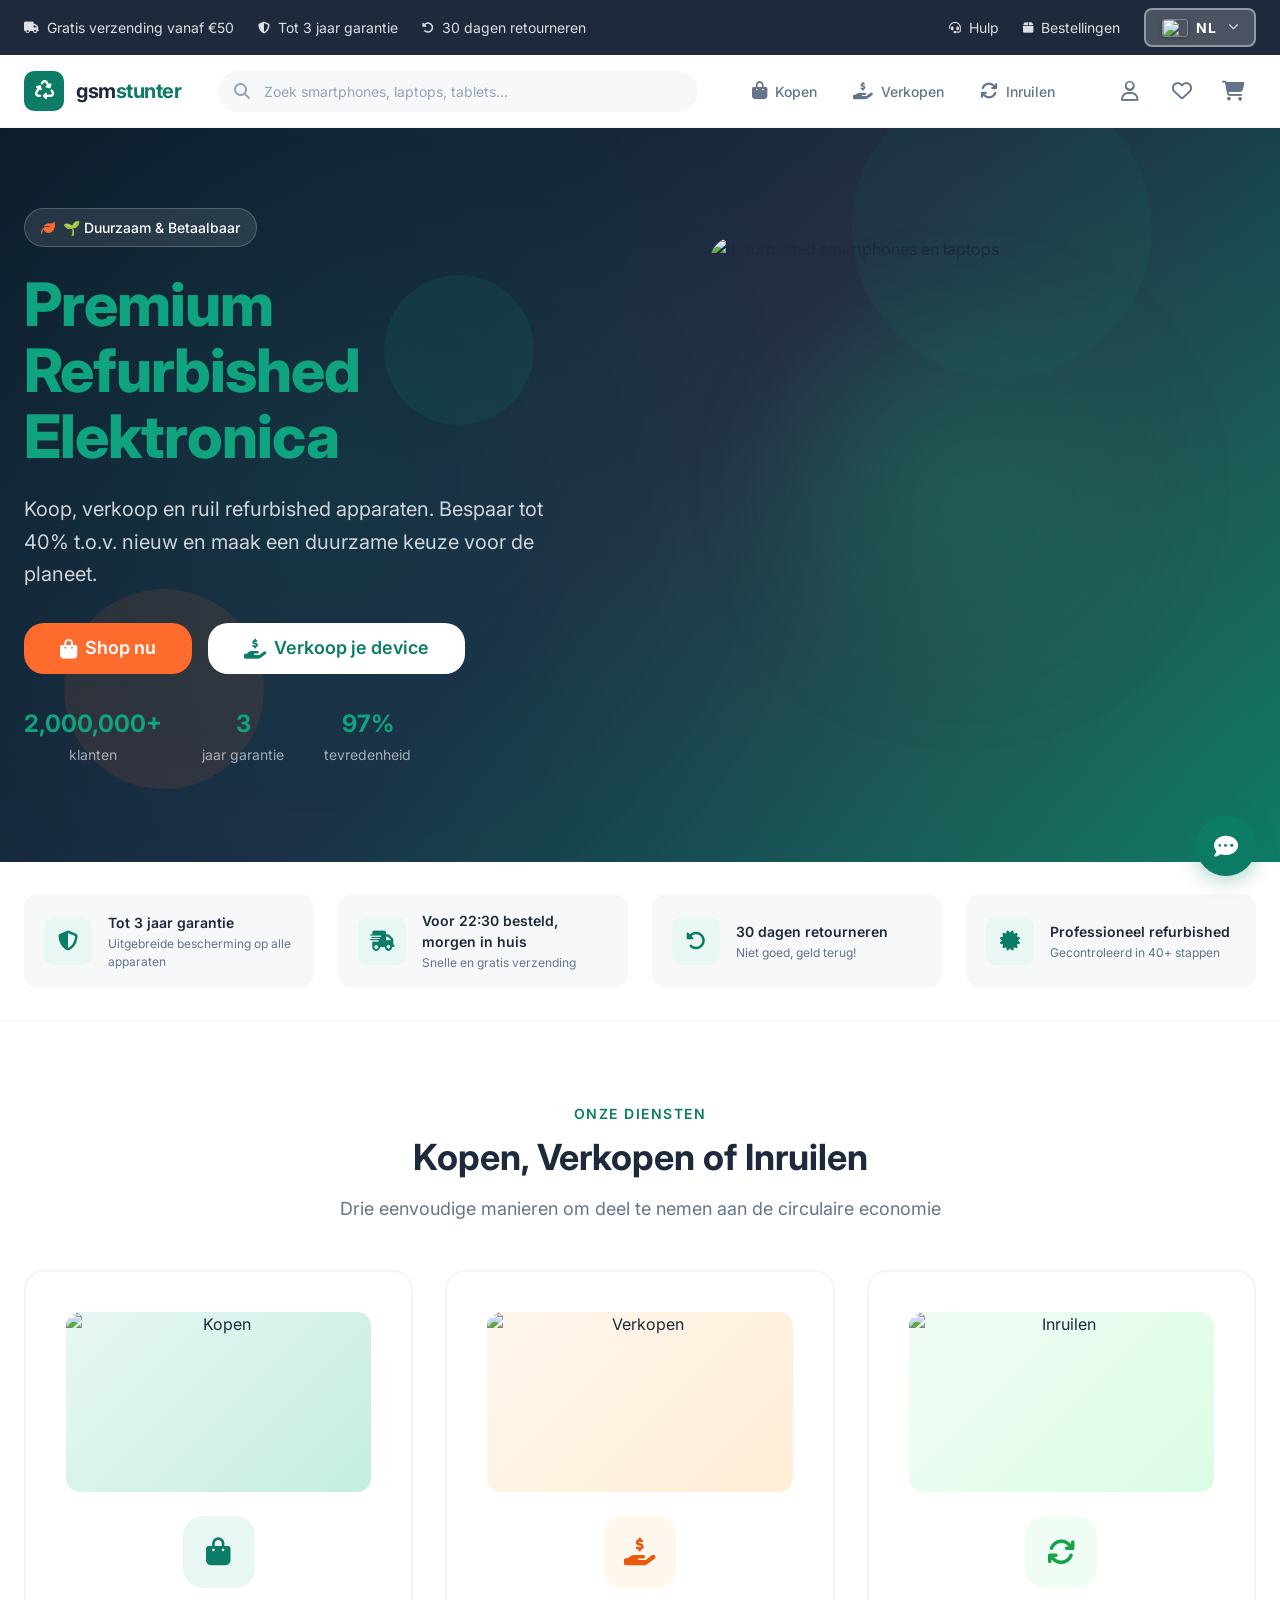
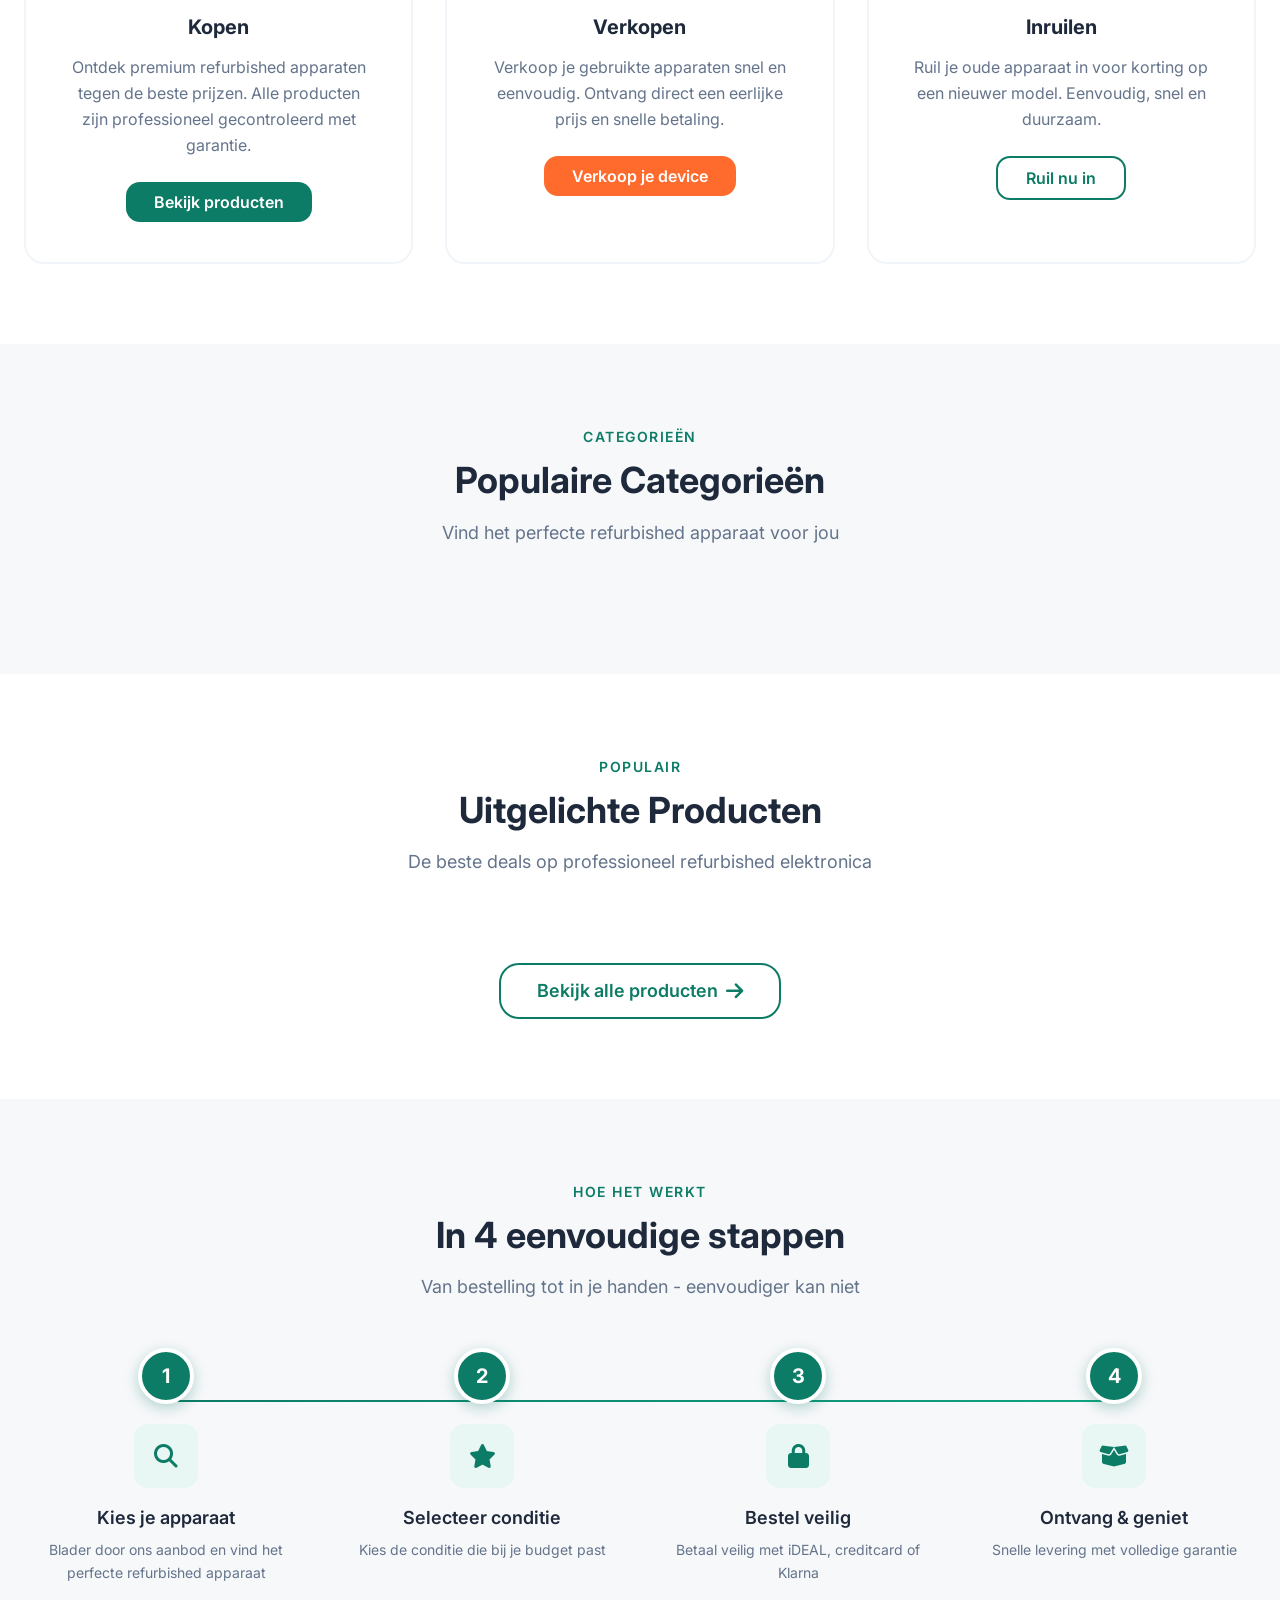
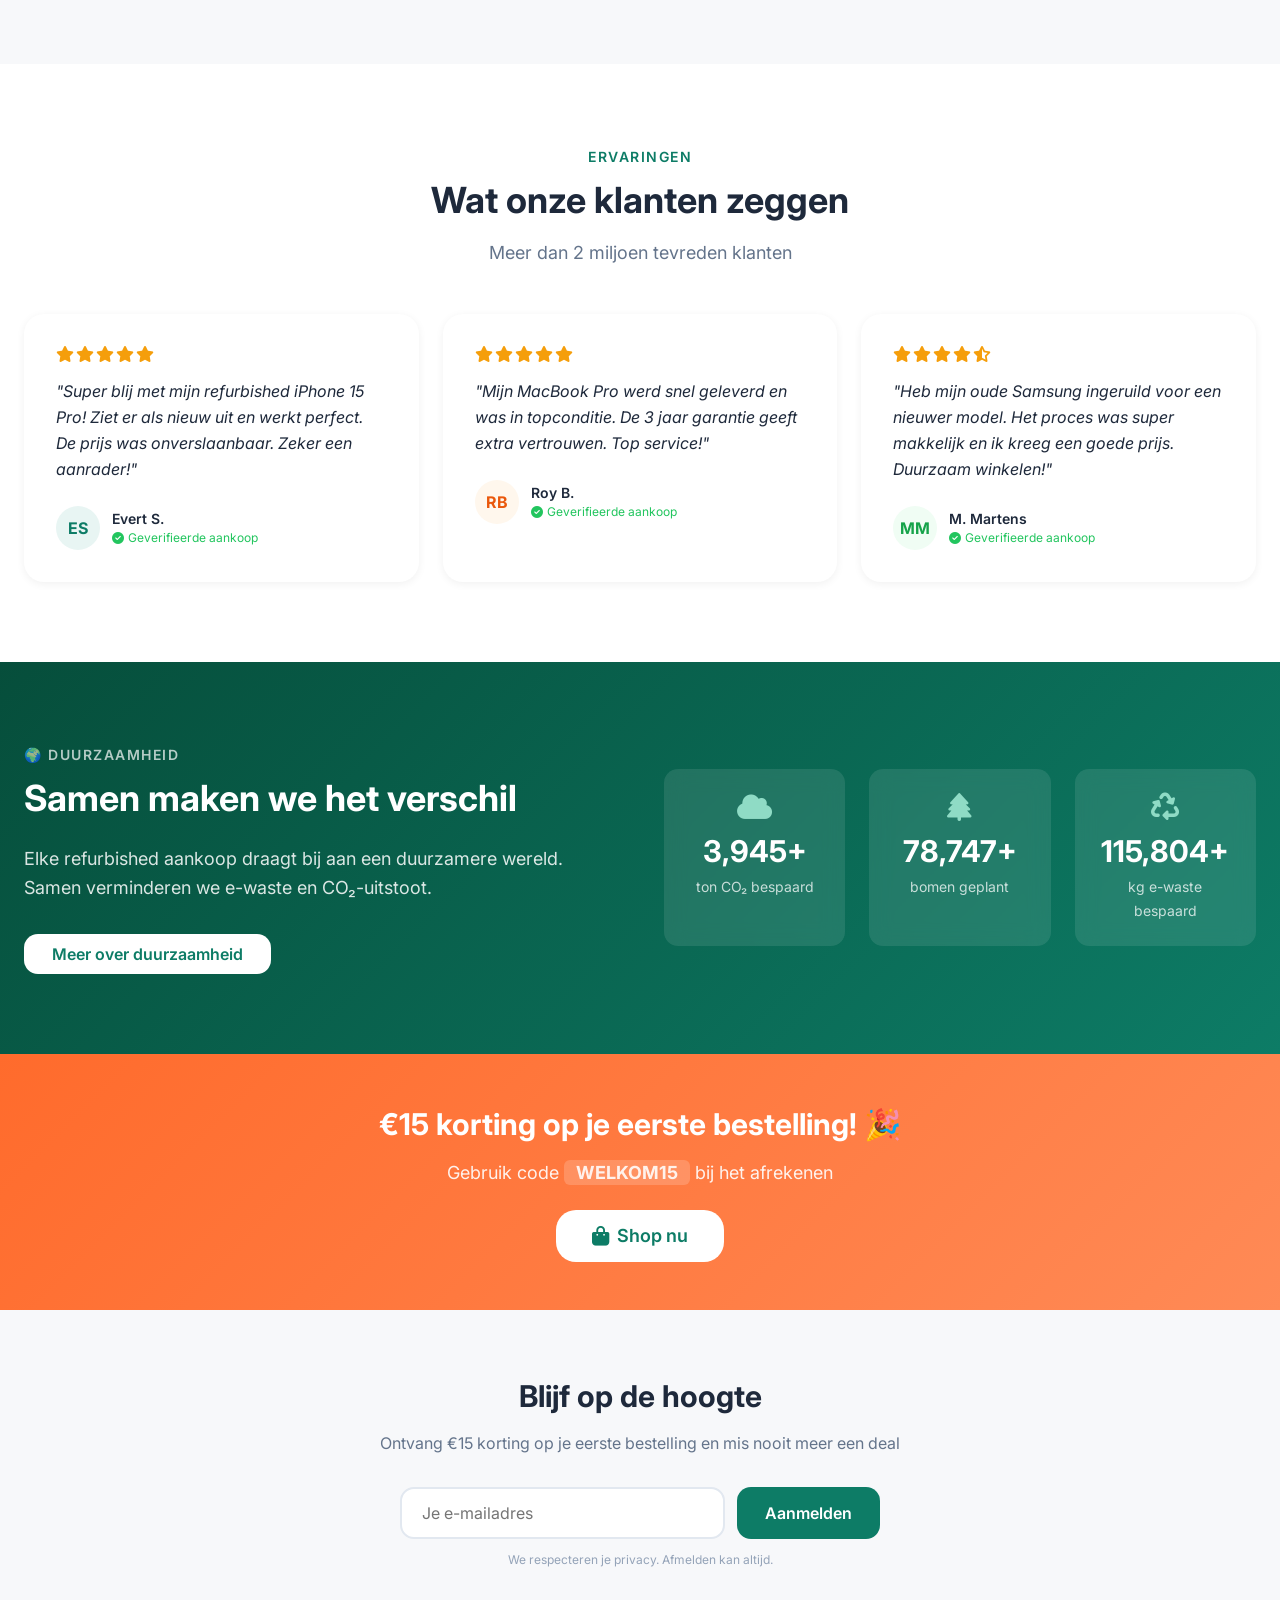
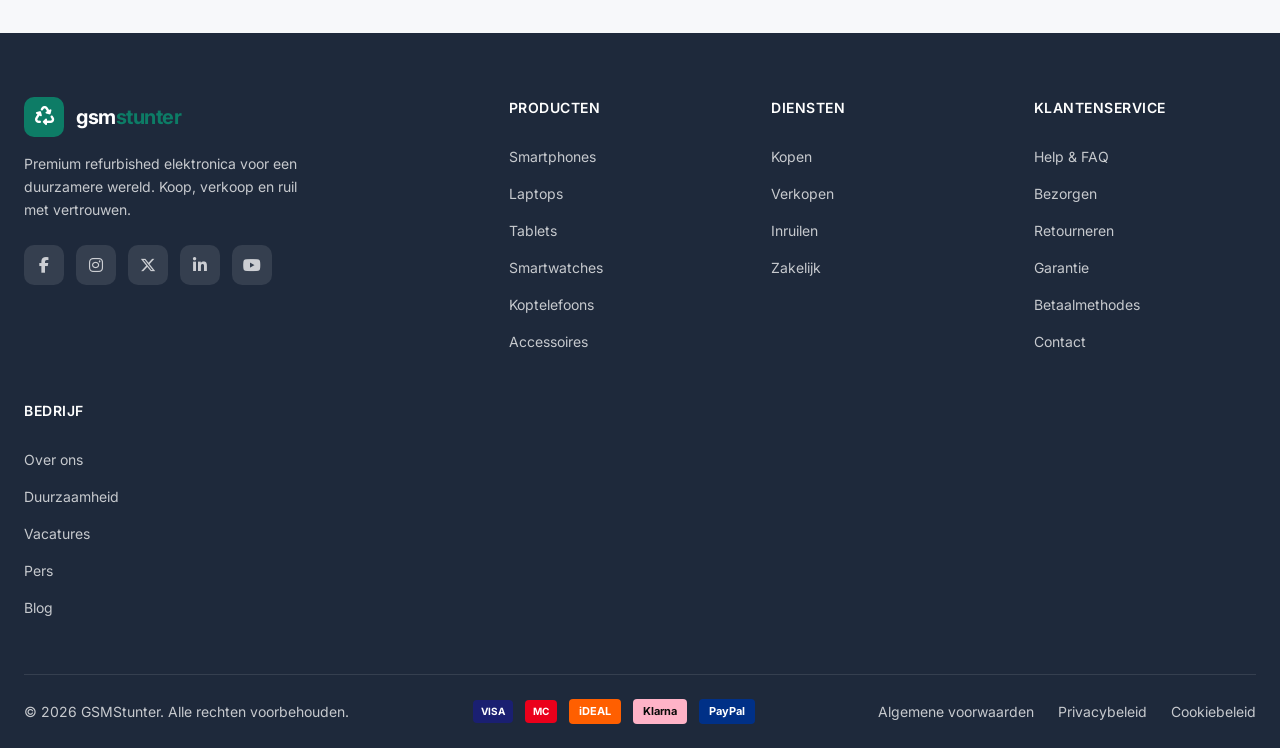
==== commit 4c992b53: "6/8/2026" ====
--- a/index.html
+++ b/index.html
@@ -25,6 +25,7 @@
 
   <!-- Stylesheet -->
   <link rel="stylesheet" href="assets/css/styles.css">
+  <link rel="stylesheet" href="assets/css/ux.css">
 
   <!-- Favicon -->
   <link rel="icon" type="image/svg+xml" href="data:image/svg+xml,<svg xmlns='http://www.w3.org/2000/svg' viewBox='0 0 100 100'><text y='.9em' font-size='90'>♻️</text></svg>">
@@ -353,14 +354,14 @@
     </section>
 
     <!-- ═══ Categories Section ═══ -->
-    <section class="section section--bg" aria-labelledby="categories-heading">
+    <section class="section section--bg" aria-labelledby="categories-heading" data-section-key="home.categories">
       <div class="container">
         <div class="section-header fade-in">
           <span class="section-header__label" data-i18n="categories-label">Categorieën</span>
           <h2 class="section-header__title" id="categories-heading" data-i18n="categories-title">Populaire Categorieën</h2>
           <p class="section-header__subtitle" data-i18n="categories-subtitle">Vind het perfecte refurbished apparaat voor jou</p>
         </div>
-        <div class="categories__grid">
+        <div class="categories__grid" id="homeCategoriesGrid">
           <a href="products.html?type=smartphone" class="category-card fade-in">
             <img class="category-card__image" src="https://images.unsplash.com/photo-1591337676887-a217a6c8d2f4?w=200&h=200&fit=crop&q=80" alt="Smartphones" loading="lazy">
             <h3 class="category-card__name" data-i18n="cat-smartphones">Smartphones</h3>
@@ -396,7 +397,7 @@
     </section>
 
     <!-- ═══ Featured Products ═══ -->
-    <section class="section" aria-labelledby="products-heading">
+    <section class="section" aria-labelledby="products-heading" data-section-key="home.featured_products">
       <div class="container">
         <div class="section-header fade-in">
           <span class="section-header__label" data-i18n="products-label">Populair</span>
@@ -830,6 +831,10 @@
   <script src="assets/js/lang/nl.js"></script>
   <script src="assets/js/lang/de.js"></script>
   <script src="assets/js/lang/fr.js"></script>
+  <script src="assets/js/state.js"></script>
+  <script src="assets/js/ui.js"></script>
+  <script src="assets/js/auth.js"></script>
+  <script src="assets/js/cart.js"></script>
   <script src="assets/js/script.js"></script>
 </body>
 </html>
--- a/assets/css/styles.css
+++ b/assets/css/styles.css
@@ -1235,6 +1235,7 @@
   text-align: center;
   padding: var(--space-6);
   background: var(--color-white);
+  color: var(--color-text);
   border-radius: var(--radius-xl);
   border: 2px solid var(--color-border-light);
   transition: all var(--transition-base);
@@ -1262,6 +1263,7 @@
 .category-card__name {
   font-weight: var(--weight-semibold);
   font-size: var(--text-sm);
+  color: var(--color-text);
   margin-bottom: var(--space-1);
 }
 
@@ -3843,6 +3845,99 @@
   font-weight: 400;
 }
 
+/* Visual option cards for condition step */
+.sell-wizard__question-header {
+  display: flex;
+  align-items: flex-start;
+  gap: var(--space-3);
+  margin-bottom: var(--space-3);
+}
+
+.sell-wizard__question-step {
+  width: 28px;
+  height: 28px;
+  border-radius: 50%;
+  background: var(--color-primary-50);
+  color: var(--color-primary);
+  display: flex;
+  align-items: center;
+  justify-content: center;
+  font-size: var(--text-sm);
+  font-weight: var(--weight-semibold);
+}
+
+.sell-wizard__question-hint {
+  font-size: var(--text-xs);
+  color: var(--color-text-muted);
+  margin-top: 2px;
+}
+
+.sell-wizard__option-grid {
+  display: grid;
+  grid-template-columns: repeat(auto-fit, minmax(160px, 1fr));
+  gap: var(--space-4);
+}
+
+.sell-wizard__option-card {
+  position: relative;
+  display: flex;
+  flex-direction: column;
+  padding: var(--space-4);
+  border-radius: var(--radius-lg);
+  border: 2px solid var(--color-border);
+  background: var(--color-bg-card);
+  box-shadow: var(--shadow-xs);
+  cursor: pointer;
+  transition: all var(--transition-base);
+}
+
+.sell-wizard__option-card input[type="radio"] {
+  position: absolute;
+  opacity: 0;
+  pointer-events: none;
+}
+
+.sell-wizard__option-media {
+  width: 100%;
+  height: 90px;
+  border-radius: var(--radius-md);
+  overflow: hidden;
+  margin-bottom: var(--space-3);
+  background: var(--color-bg);
+  display: flex;
+  align-items: center;
+  justify-content: center;
+}
+
+.sell-wizard__option-media img {
+  width: 100%;
+  height: 100%;
+  object-fit: cover;
+}
+
+.sell-wizard__option-title {
+  font-size: var(--text-sm);
+  font-weight: var(--weight-semibold);
+  margin-bottom: 2px;
+}
+
+.sell-wizard__option-example {
+  font-size: var(--text-xs);
+  color: var(--color-text-secondary);
+}
+
+.sell-wizard__option-card:hover {
+  border-color: var(--color-primary-200);
+  box-shadow: var(--shadow-md);
+  transform: translateY(-2px);
+}
+
+.sell-wizard__option-card:has(input:checked) {
+  border-color: var(--color-primary);
+  box-shadow: 0 0 0 3px var(--color-primary-100);
+  background: var(--color-primary-50);
+}
+
 .sell-wizard__quote {
   text-align: center;
   padding: var(--space-10);
--- a/assets/css/ux.css
+++ b/assets/css/ux.css
@@ -0,0 +1,309 @@
+/**
+ * GSMStunter — shared UX polish (toasts, empty states, loading, forms).
+ */
+
+:root {
+  --color-success: #22c55e;
+  --color-error: #ef4444;
+  --color-warning: #f59e0b;
+  --color-info: #3b82f6;
+}
+
+.visually-hidden {
+  position: absolute !important;
+  width: 1px !important;
+  height: 1px !important;
+  padding: 0 !important;
+  margin: -1px !important;
+  overflow: hidden !important;
+  clip: rect(0, 0, 0, 0) !important;
+  white-space: nowrap !important;
+  border: 0 !important;
+}
+
+@keyframes gsm-spin {
+  to {
+    transform: rotate(360deg);
+  }
+}
+
+@keyframes gsm-toast-in {
+  from {
+    opacity: 0;
+    transform: translateX(18px);
+  }
+  to {
+    opacity: 1;
+    transform: translateX(0);
+  }
+}
+
+@keyframes gsm-toast-out {
+  to {
+    opacity: 0;
+    transform: translateX(22px);
+  }
+}
+
+.gsm-toast-enter {
+  animation: gsm-toast-in 0.35s ease forwards;
+}
+
+.gsm-toast-leave {
+  animation: gsm-toast-out 0.28s ease forwards;
+}
+
+.toast-container {
+  position: fixed;
+  bottom: 1.25rem;
+  right: 1.25rem;
+  z-index: 99999;
+  display: flex;
+  flex-direction: column;
+  gap: 0.65rem;
+  pointer-events: none;
+}
+
+.toast-container .toast {
+  pointer-events: auto;
+}
+
+.toast {
+  display: flex;
+  align-items: flex-start;
+  gap: 0.75rem;
+  padding: 0.85rem 1rem;
+  background: #fff;
+  border-radius: 12px;
+  box-shadow: 0 12px 40px rgba(15, 23, 42, 0.14);
+  min-width: 280px;
+  max-width: 400px;
+  border-left: 4px solid var(--color-success);
+}
+
+.toast--error {
+  border-left-color: var(--color-error);
+}
+
+.toast--warning {
+  border-left-color: var(--color-warning);
+}
+
+.toast--info {
+  border-left-color: var(--color-info);
+}
+
+.toast__icon {
+  font-size: 1.15rem;
+  margin-top: 2px;
+}
+
+.toast__content {
+  flex: 1;
+  min-width: 0;
+}
+
+.toast__title {
+  font-weight: 600;
+  font-size: 0.9rem;
+  color: #0f172a;
+}
+
+.toast__message {
+  font-size: 0.8rem;
+  color: #64748b;
+  margin-top: 2px;
+}
+
+.toast__close {
+  cursor: pointer;
+  border: none;
+  background: transparent;
+  color: inherit;
+  opacity: 0.65;
+  padding: 4px;
+  border-radius: 6px;
+}
+
+.toast__close:hover {
+  opacity: 1;
+  background: rgba(0, 0, 0, 0.06);
+}
+
+.gsm-spinner {
+  display: inline-block;
+  width: 1em;
+  height: 1em;
+  border: 2px solid rgba(255, 255, 255, 0.35);
+  border-top-color: currentColor;
+  border-radius: 50%;
+  animation: gsm-spin 0.65s linear infinite;
+  vertical-align: -0.15em;
+}
+
+.gsm-spinner--btn {
+  border-color: rgba(255, 255, 255, 0.35);
+  border-top-color: #fff;
+}
+
+.btn-co-place.loading .btn-text,
+.btn-co-place.is-loading .btn-text {
+  opacity: 0;
+}
+
+.btn-co-place.loading .spinner,
+.btn-co-place.is-loading .spinner {
+  opacity: 1;
+}
+
+.btn-co-place .spinner {
+  opacity: 0;
+  position: absolute;
+  inset: 0;
+  margin: auto;
+  width: 22px;
+  height: 22px;
+  border: 3px solid rgba(255, 255, 255, 0.35);
+  border-top-color: #fff;
+  border-radius: 50%;
+  animation: gsm-spin 0.7s linear infinite;
+}
+
+.btn-co-place {
+  position: relative;
+}
+
+button.is-loading {
+  cursor: wait;
+  opacity: 0.92;
+}
+
+/* Empty states */
+.gsm-empty {
+  text-align: center;
+  padding: 3rem 1.5rem 3.25rem;
+  background: linear-gradient(180deg, #f8fafc 0%, #fff 100%);
+  border: 1px dashed #cbd5e1;
+  border-radius: 16px;
+}
+
+.gsm-empty--cart .gsm-empty__icon {
+  width: 72px;
+  height: 72px;
+  margin: 0 auto 1rem;
+  border-radius: 50%;
+  background: #e8f7f3;
+  color: #0d7c66;
+  display: flex;
+  align-items: center;
+  justify-content: center;
+  font-size: 1.75rem;
+}
+
+.gsm-empty__title {
+  margin: 0 0 0.5rem;
+  font-size: 1.15rem;
+  font-weight: 700;
+  color: #0f172a;
+}
+
+.gsm-empty__text {
+  margin: 0 auto 1.25rem;
+  max-width: 360px;
+  color: #64748b;
+  font-size: 0.9375rem;
+  line-height: 1.5;
+}
+
+.gsm-empty__cta {
+  display: inline-flex;
+}
+
+.cart-item__placeholder {
+  width: 84px;
+  height: 84px;
+  border-radius: 10px;
+  background: #f1f5f9;
+  display: flex;
+  align-items: center;
+  justify-content: center;
+  color: #94a3b8;
+  font-size: 1.5rem;
+}
+
+/* Checkout inline validation */
+.field-input.field-input--invalid {
+  border-color: #ef4444 !important;
+  box-shadow: 0 0 0 3px rgba(239, 68, 68, 0.12) !important;
+}
+
+.gsm-field-errors {
+  margin-bottom: 14px;
+  padding: 12px 14px;
+  border-radius: 10px;
+  background: #fef2f2;
+  border: 1px solid #fecaca;
+  color: #991b1b;
+  font-size: 0.875rem;
+}
+
+.gsm-field-errors ul {
+  margin: 6px 0 0 1.1rem;
+  padding: 0;
+}
+
+.gsm-checkout-banner {
+  background: #fef2f2;
+  border: 1px solid #fecaca;
+  color: #991b1b;
+  padding: 12px 16px;
+  border-radius: 10px;
+  font-size: 0.875rem;
+  display: flex;
+  align-items: flex-start;
+  gap: 10px;
+  margin-bottom: 14px;
+}
+
+.gsm-checkout-banner[hidden] {
+  display: none !important;
+}
+
+.co-summary__items.gsm-summary-loading {
+  min-height: 120px;
+  position: relative;
+}
+
+.co-summary__skeleton {
+  display: flex;
+  flex-direction: column;
+  gap: 12px;
+  padding: 8px 0;
+}
+
+.co-summary__skeleton-line {
+  height: 52px;
+  border-radius: 10px;
+  background: linear-gradient(90deg, #f1f5f9 0%, #e2e8f0 50%, #f1f5f9 100%);
+  background-size: 200% 100%;
+  animation: gsm-shimmer 1.2s ease-in-out infinite;
+}
+
+@keyframes gsm-shimmer {
+  0% {
+    background-position: 100% 0;
+  }
+  100% {
+    background-position: -100% 0;
+  }
+}
+
+@media (prefers-reduced-motion: reduce) {
+  .gsm-toast-enter,
+  .gsm-toast-leave,
+  .gsm-spinner,
+  .btn-co-place .spinner,
+  .co-summary__skeleton-line {
+    animation: none !important;
+  }
+}
